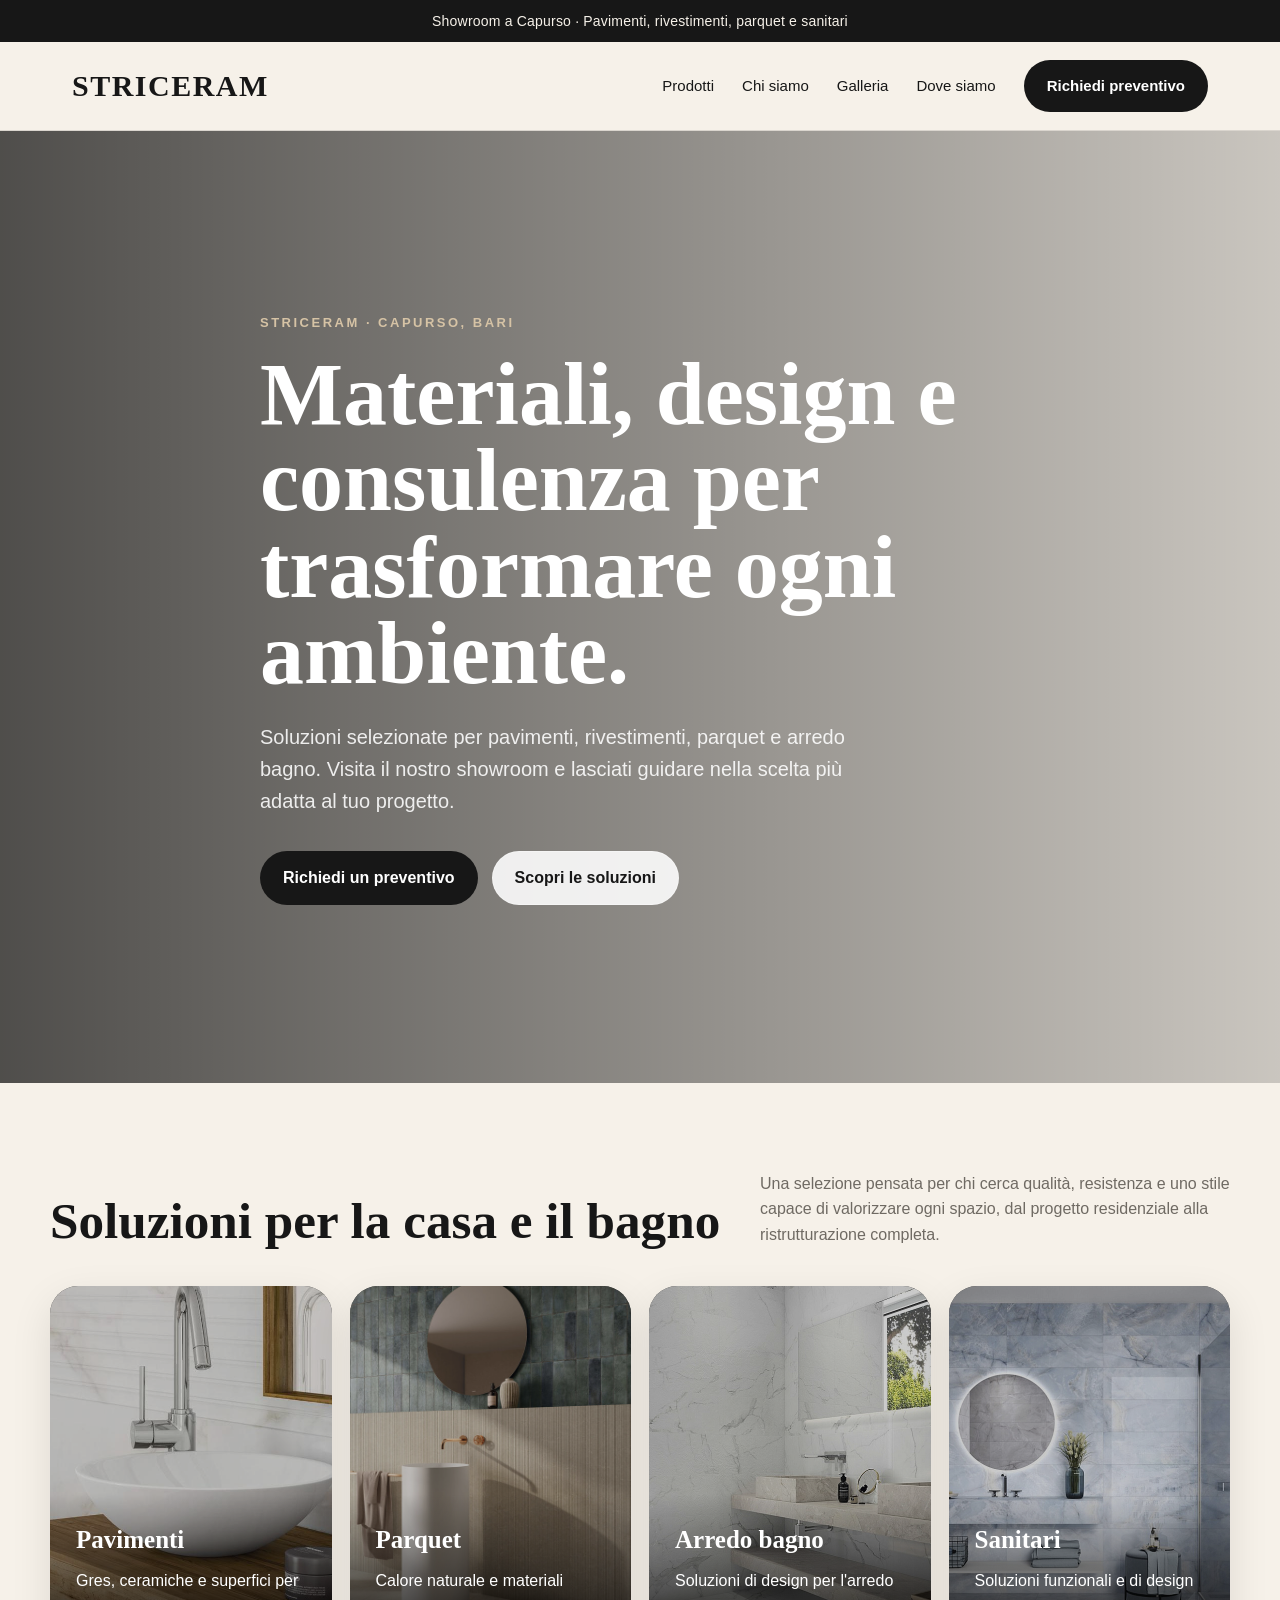
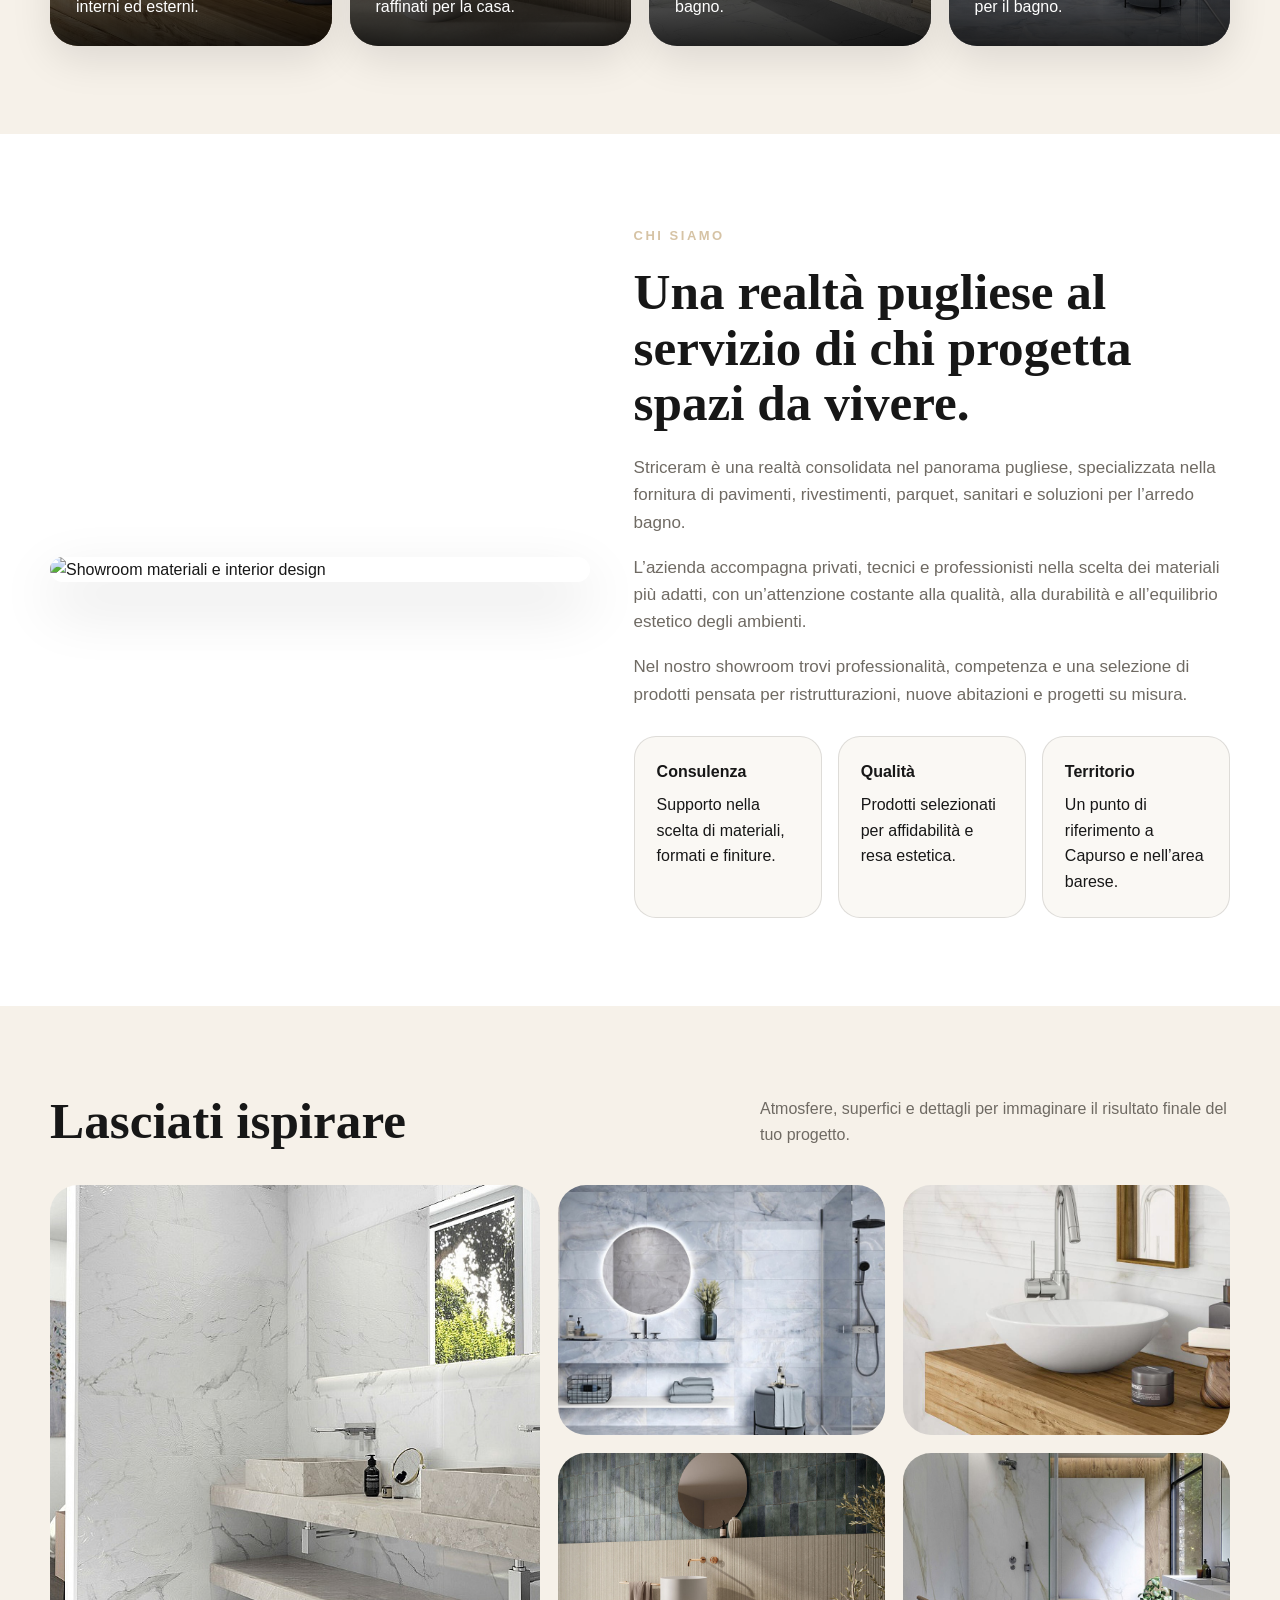
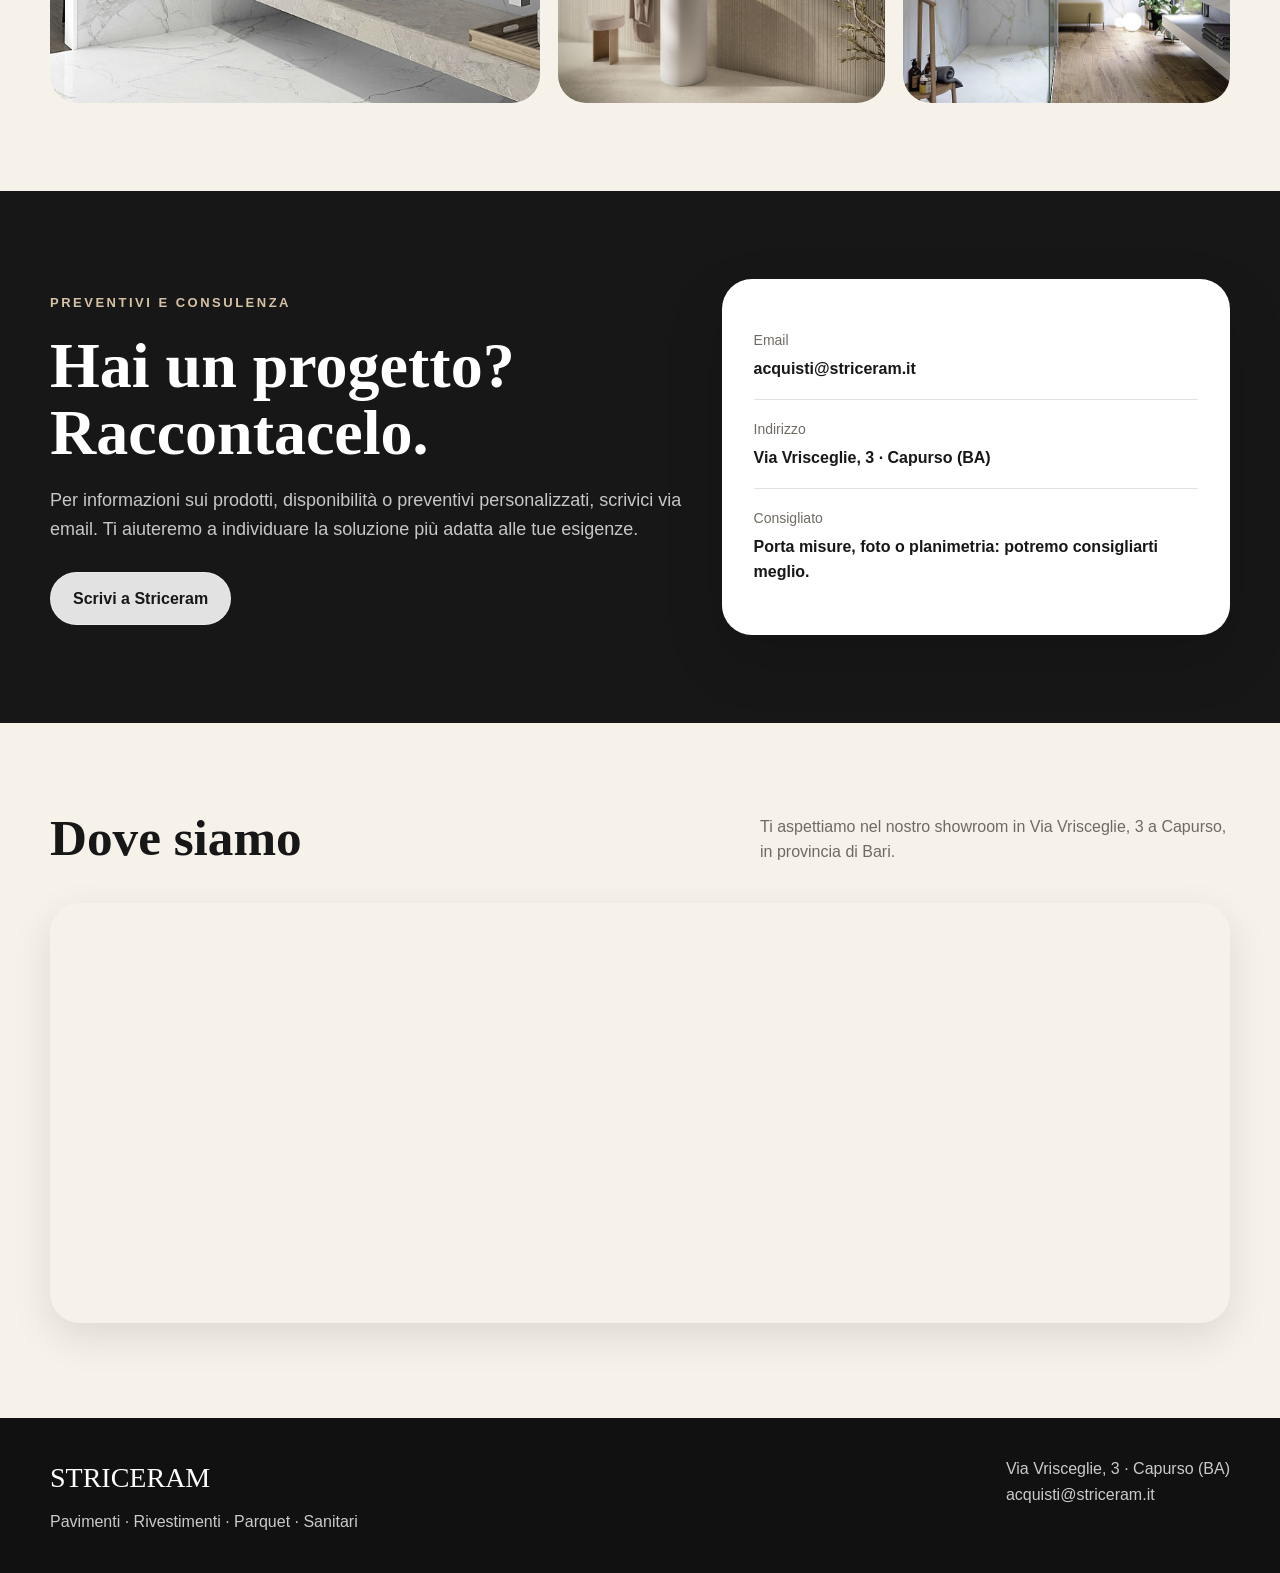
==== index.html @ da839fdd "modifiche di perfezionamento" ====
<!DOCTYPE html>
<html lang="it">
<head>
  <meta charset="UTF-8" />
  <meta name="viewport" content="width=device-width, initial-scale=1.0" />
  <title>Striceram | Pavimenti, Rivestimenti, Parquet e Sanitari a Capurso</title>
  <meta name="description" content="Striceram a Capurso, Bari: pavimenti, rivestimenti, parquet, sanitari e soluzioni per l'arredo bagno. Richiedi un preventivo personalizzato." />
  <style>
    :root {
      --dark: #171717;
      --soft-dark: #2b2b2b;
      --cream: #f6f1e9;
      --sand: #d6c3a5;
      --stone: #8f8578;
      --white: #ffffff;
      --muted: #6f6a63;
      --border: rgba(23, 23, 23, 0.12);
      --shadow: 0 24px 60px rgba(0,0,0,0.14);
    }

    * { box-sizing: border-box; margin: 0; padding: 0; }

    body {
      font-family: Inter, Arial, sans-serif;
      color: var(--dark);
      background: var(--cream);
      line-height: 1.6;
    }

    a { color: inherit; text-decoration: none; }

    .topbar {
      background: var(--dark);
      color: var(--cream);
      text-align: center;
      padding: 10px 18px;
      font-size: 14px;
      letter-spacing: .2px;
    }

    header {
      position: sticky;
      top: 0;
      z-index: 10;
      background: rgba(246,241,233,0.92);
      backdrop-filter: blur(12px);
      border-bottom: 1px solid var(--border);
    }

    .nav {
      max-width: 1180px;
      margin: auto;
      display: flex;
      align-items: center;
      justify-content: space-between;
      padding: 18px 22px;
    }

    .logo {
      font-family: Georgia, 'Times New Roman', serif;
      font-size: 30px;
      letter-spacing: 1.5px;
      font-weight: 700;
    }

    .nav-links {
      display: flex;
      gap: 28px;
      align-items: center;
      font-size: 15px;
    }

    .btn {
      display: inline-flex;
      align-items: center;
      justify-content: center;
      border-radius: 999px;
      padding: 13px 22px;
      font-weight: 700;
      transition: .25s ease;
      border: 1px solid transparent;
      cursor: pointer;
    }

    .btn-primary {
      background: var(--dark);
      color: var(--white);
    }

    .btn-primary:hover { background: var(--soft-dark); transform: translateY(-2px); }

    .btn-light {
      background: rgba(255,255,255,0.88);
      color: var(--dark);
      border-color: rgba(255,255,255,0.3);
    }

    .hero {
      min-height: 78vh;
      display: grid;
      align-items: center;
      background:
        linear-gradient(90deg, rgba(0,0,0,.68), rgba(0,0,0,.18)),
        url('https://images.unsplash.com/photo-1600566753086-00f18fb6b3ea?auto=format&fit=crop&w=1800&q=80') center/cover;
      color: var(--white);
    }

    .hero-content {
      max-width: 1180px;
      margin: auto;
      padding: 90px 22px;
    }

    .eyebrow {
      display: inline-block;
      margin-bottom: 18px;
      color: var(--sand);
      text-transform: uppercase;
      letter-spacing: 2.5px;
      font-size: 13px;
      font-weight: 800;
    }

    .hero h1 {
      max-width: 760px;
      font-family: Georgia, 'Times New Roman', serif;
      font-size: clamp(46px, 7vw, 88px);
      line-height: .98;
      margin-bottom: 24px;
    }

    .hero p {
      max-width: 610px;
      font-size: 20px;
      color: rgba(255,255,255,.88);
      margin-bottom: 34px;
    }

    .hero-actions { display: flex; gap: 14px; flex-wrap: wrap; }

    section { padding: 88px 22px; }

    .container { max-width: 1180px; margin: auto; }

    .section-title {
      display: flex;
      justify-content: space-between;
      align-items: end;
      gap: 32px;
      margin-bottom: 38px;
    }

    .section-title h2 {
      font-family: Georgia, 'Times New Roman', serif;
      font-size: clamp(34px, 4vw, 56px);
      line-height: 1.05;
    }

    .section-title p {
      max-width: 470px;
      color: var(--muted);
    }

    .categories {
      display: grid;
      grid-template-columns: repeat(4, 1fr);
      gap: 18px;
    }

    .card {
      min-height: 360px;
      border-radius: 28px;
      overflow: hidden;
      position: relative;
      background: var(--dark);
      box-shadow: 0 14px 40px rgba(0,0,0,.10);
    }

    .card img {
      width: 100%;
      height: 100%;
      object-fit: cover;
      position: absolute;
      inset: 0;
      opacity: .78;
      transition: .35s ease;
    }

    .card:hover img { transform: scale(1.06); opacity: .92; }

    .card-content {
      position: absolute;
      inset: auto 0 0 0;
      padding: 26px;
      color: var(--white);
      background: linear-gradient(transparent, rgba(0,0,0,.82));
    }

    .card-content h3 {
      font-size: 25px;
      margin-bottom: 8px;
      font-family: Georgia, 'Times New Roman', serif;
    }

    .about {
      background: var(--white);
    }

    .about-grid {
      display: grid;
      grid-template-columns: .95fr 1.05fr;
      gap: 44px;
      align-items: center;
    }

    .about img {
      width: 100%;
      border-radius: 32px;
      box-shadow: var(--shadow);
    }

    .about-text h2 {
      font-family: Georgia, 'Times New Roman', serif;
      font-size: clamp(34px, 4vw, 54px);
      line-height: 1.08;
      margin-bottom: 24px;
    }

    .about-text p { color: var(--muted); margin-bottom: 18px; font-size: 17px; }

    .features {
      display: grid;
      grid-template-columns: repeat(3,1fr);
      gap: 16px;
      margin-top: 28px;
    }

    .feature {
      border: 1px solid var(--border);
      border-radius: 22px;
      padding: 22px;
      background: #faf8f4;
    }

    .feature strong { display: block; margin-bottom: 8px; }

    .gallery-grid {
      display: grid;
      grid-template-columns: 1.2fr .8fr .8fr;
      grid-auto-rows: 250px;
      gap: 18px;
    }

    .gallery-grid img {
      width: 100%;
      height: 100%;
      object-fit: cover;
      border-radius: 28px;
    }

    .gallery-grid img:first-child { grid-row: span 2; }

    .quote {
      background: var(--dark);
      color: var(--white);
    }

    .quote-box {
      display: grid;
      grid-template-columns: 1fr .8fr;
      gap: 36px;
      align-items: center;
    }

    .quote h2 {
      font-family: Georgia, 'Times New Roman', serif;
      font-size: clamp(36px, 5vw, 64px);
      line-height: 1.05;
      margin-bottom: 20px;
    }

    .quote p { color: rgba(255,255,255,.76); font-size: 18px; margin-bottom: 28px; }

    .contact-card {
      background: var(--white);
      color: var(--dark);
      border-radius: 30px;
      padding: 32px;
      box-shadow: var(--shadow);
    }

    .contact-row {
      padding: 18px 0;
      border-bottom: 1px solid var(--border);
    }

    .contact-row:last-child { border-bottom: none; }

    .contact-row span {
      display: block;
      color: var(--muted);
      font-size: 14px;
      margin-bottom: 4px;
    }

    .map iframe {
      width: 100%;
      height: 420px;
      border: 0;
      border-radius: 30px;
      box-shadow: 0 14px 40px rgba(0,0,0,.10);
    }

    footer {
      background: #111;
      color: rgba(255,255,255,.78);
      padding: 38px 22px;
    }

    .footer-inner {
      max-width: 1180px;
      margin: auto;
      display: flex;
      justify-content: space-between;
      gap: 24px;
      flex-wrap: wrap;
    }

    .footer-logo {
      color: var(--white);
      font-family: Georgia, 'Times New Roman', serif;
      font-size: 28px;
      margin-bottom: 8px;
    }

    @media (max-width: 920px) {
      .nav-links { display: none; }
      .categories { grid-template-columns: repeat(2,1fr); }
      .about-grid, .quote-box { grid-template-columns: 1fr; }
      .gallery-grid { grid-template-columns: 1fr; grid-auto-rows: 260px; }
      .gallery-grid img:first-child { grid-row: span 1; }
      .section-title { display: block; }
      .section-title p { margin-top: 14px; }
    }

    @media (max-width: 560px) {
      .categories, .features { grid-template-columns: 1fr; }
      .hero { min-height: 74vh; }
      section { padding: 64px 18px; }
      .logo { font-size: 25px; }
    }
  </style>
</head>
<body>
  <div class="topbar">Showroom a Capurso · Pavimenti, rivestimenti, parquet e sanitari</div>

  <header>
    <nav class="nav">
      <a href="#home" class="logo">STRICERAM</a>
      <div class="nav-links">
        <a href="#prodotti">Prodotti</a>
        <a href="#chi-siamo">Chi siamo</a>
        <a href="#gallery">Galleria</a>
        <a href="#dove-siamo">Dove siamo</a>
        <a class="btn btn-primary" href="mailto:acquisti@striceram.it?subject=Richiesta%20preventivo%20Striceram">Richiedi preventivo</a>
      </div>
    </nav>
  </header>

  <main id="home">
    <section class="hero">
      <div class="hero-content">
        <span class="eyebrow">Striceram · Capurso, Bari</span>
        <h1>Materiali, design e consulenza per trasformare ogni ambiente.</h1>
        <p>Soluzioni selezionate per pavimenti, rivestimenti, parquet e arredo bagno. Visita il nostro showroom e lasciati guidare nella scelta più adatta al tuo progetto.</p>
        <div class="hero-actions">
          <a class="btn btn-primary" href="mailto:acquisti@striceram.it?subject=Richiesta%20preventivo%20Striceram">Richiedi un preventivo</a>
          <a class="btn btn-light" href="#prodotti">Scopri le soluzioni</a>
        </div>
      </div>
    </section>

    <section id="prodotti">
      <div class="container">
        <div class="section-title">
          <h2>Soluzioni per la casa e il bagno</h2>
          <p>Una selezione pensata per chi cerca qualità, resistenza e uno stile capace di valorizzare ogni spazio, dal progetto residenziale alla ristrutturazione completa.</p>
        </div>

        <div class="categories">
          <article class="card">
            <img src="images/collezione-1.jpg" alt="Ceramiche e pavimenti moderni" />
            <div class="card-content"><h3>Pavimenti</h3><p>Gres, ceramiche e superfici per interni ed esterni.</p></div>
          </article>
          <article class="card">
            <img src="images/collezione-2.jpg" alt="Parquet e superfici in legno" />
            <div class="card-content"><h3>Parquet</h3><p>Calore naturale e materiali raffinati per la casa.</p></div>
          </article>
          <article class="card">
            <img src="images/collezione-3.jpg" alt="Arredo bagno moderno" />
            <div class="card-content"><h3>Arredo bagno</h3><p>Soluzioni di design per l'arredo bagno.</p></div>
          </article>
          <article class="card">
            <img src="images/collezione-4.jpg" alt="Sanitari di design" />
            <div class="card-content"><h3>Sanitari</h3><p>Soluzioni funzionali e di design per il bagno.</p></div>
          </article>
        </div>
      </div>
    </section>

    <section class="about" id="chi-siamo">
      <div class="container about-grid">
        <img src="https://images.unsplash.com/photo-1618221195710-dd6b41faaea6?auto=format&fit=crop&w=1200&q=80" alt="Showroom materiali e interior design" />
        <div class="about-text">
          <span class="eyebrow">Chi siamo</span>
          <h2>Una realtà pugliese al servizio di chi progetta spazi da vivere.</h2>
          <p>Striceram è una realtà consolidata nel panorama pugliese, specializzata nella fornitura di pavimenti, rivestimenti, parquet, sanitari e soluzioni per l’arredo bagno.</p>
          <p>L’azienda accompagna privati, tecnici e professionisti nella scelta dei materiali più adatti, con un’attenzione costante alla qualità, alla durabilità e all’equilibrio estetico degli ambienti.</p>
          <p>Nel nostro showroom trovi professionalità, competenza e una selezione di prodotti pensata per ristrutturazioni, nuove abitazioni e progetti su misura.</p>
          <div class="features">
            <div class="feature"><strong>Consulenza</strong>Supporto nella scelta di materiali, formati e finiture.</div>
            <div class="feature"><strong>Qualità</strong>Prodotti selezionati per affidabilità e resa estetica.</div>
            <div class="feature"><strong>Territorio</strong>Un punto di riferimento a Capurso e nell’area barese.</div>
          </div>
        </div>
      </div>
    </section>

    <section id="gallery">
      <div class="container">
        <div class="section-title">
          <h2>Lasciati ispirare</h2>
          <p>Atmosfere, superfici e dettagli per immaginare il risultato finale del tuo progetto.</p>
        </div>
        <div class="gallery-grid">
          <img src="images/collezione-3.jpg" alt="Bagno moderno con arredo" />
          <img src="images/collezione-4.jpg" alt="Sanitari di design" />
          <img src="images/collezione-1.jpg" alt="Ceramiche moderne" />
          <img src="images/collezione-2.jpg" alt="Parquet naturale" />
          <img src="images/collezione-5.jpg" alt="Dettaglio bagno elegante" />
        </div>
      </div>
    </section>

    <section class="quote" id="preventivo">
      <div class="container quote-box">
        <div>
          <span class="eyebrow">Preventivi e consulenza</span>
          <h2>Hai un progetto? Raccontacelo.</h2>
          <p>Per informazioni sui prodotti, disponibilità o preventivi personalizzati, scrivici via email. Ti aiuteremo a individuare la soluzione più adatta alle tue esigenze.</p>
          <a class="btn btn-light" href="mailto:acquisti@striceram.it?subject=Richiesta%20preventivo%20Striceram">Scrivi a Striceram</a>
        </div>
        <div class="contact-card">
          <div class="contact-row"><span>Email</span><strong><a href="mailto:acquisti@striceram.it">acquisti@striceram.it</a></strong></div>
          <div class="contact-row"><span>Indirizzo</span><strong>Via Vrisceglie, 3 · Capurso (BA)</strong></div>
          <div class="contact-row"><span>Consigliato</span><strong>Porta misure, foto o planimetria: potremo consigliarti meglio.</strong></div>
        </div>
      </div>
    </section>

    <section class="map" id="dove-siamo">
      <div class="container">
        <div class="section-title">
          <h2>Dove siamo</h2>
          <p>Ti aspettiamo nel nostro showroom in Via Vrisceglie, 3 a Capurso, in provincia di Bari.</p>
        </div>
        <iframe title="Mappa Striceram Capurso" src="https://www.google.com/maps?q=Via%20Vrisceglie%203%20Capurso%20Bari&output=embed" loading="lazy"></iframe>
      </div>
    </section>
  </main>

  <footer>
    <div class="footer-inner">
      <div>
        <div class="footer-logo">STRICERAM</div>
        <p>Pavimenti · Rivestimenti · Parquet · Sanitari</p>
      </div>
      <div>
        <p>Via Vrisceglie, 3 · Capurso (BA)</p>
        <p><a href="mailto:acquisti@striceram.it">acquisti@striceram.it</a></p>
      </div>
    </div>
  </footer>
</body>
</html>
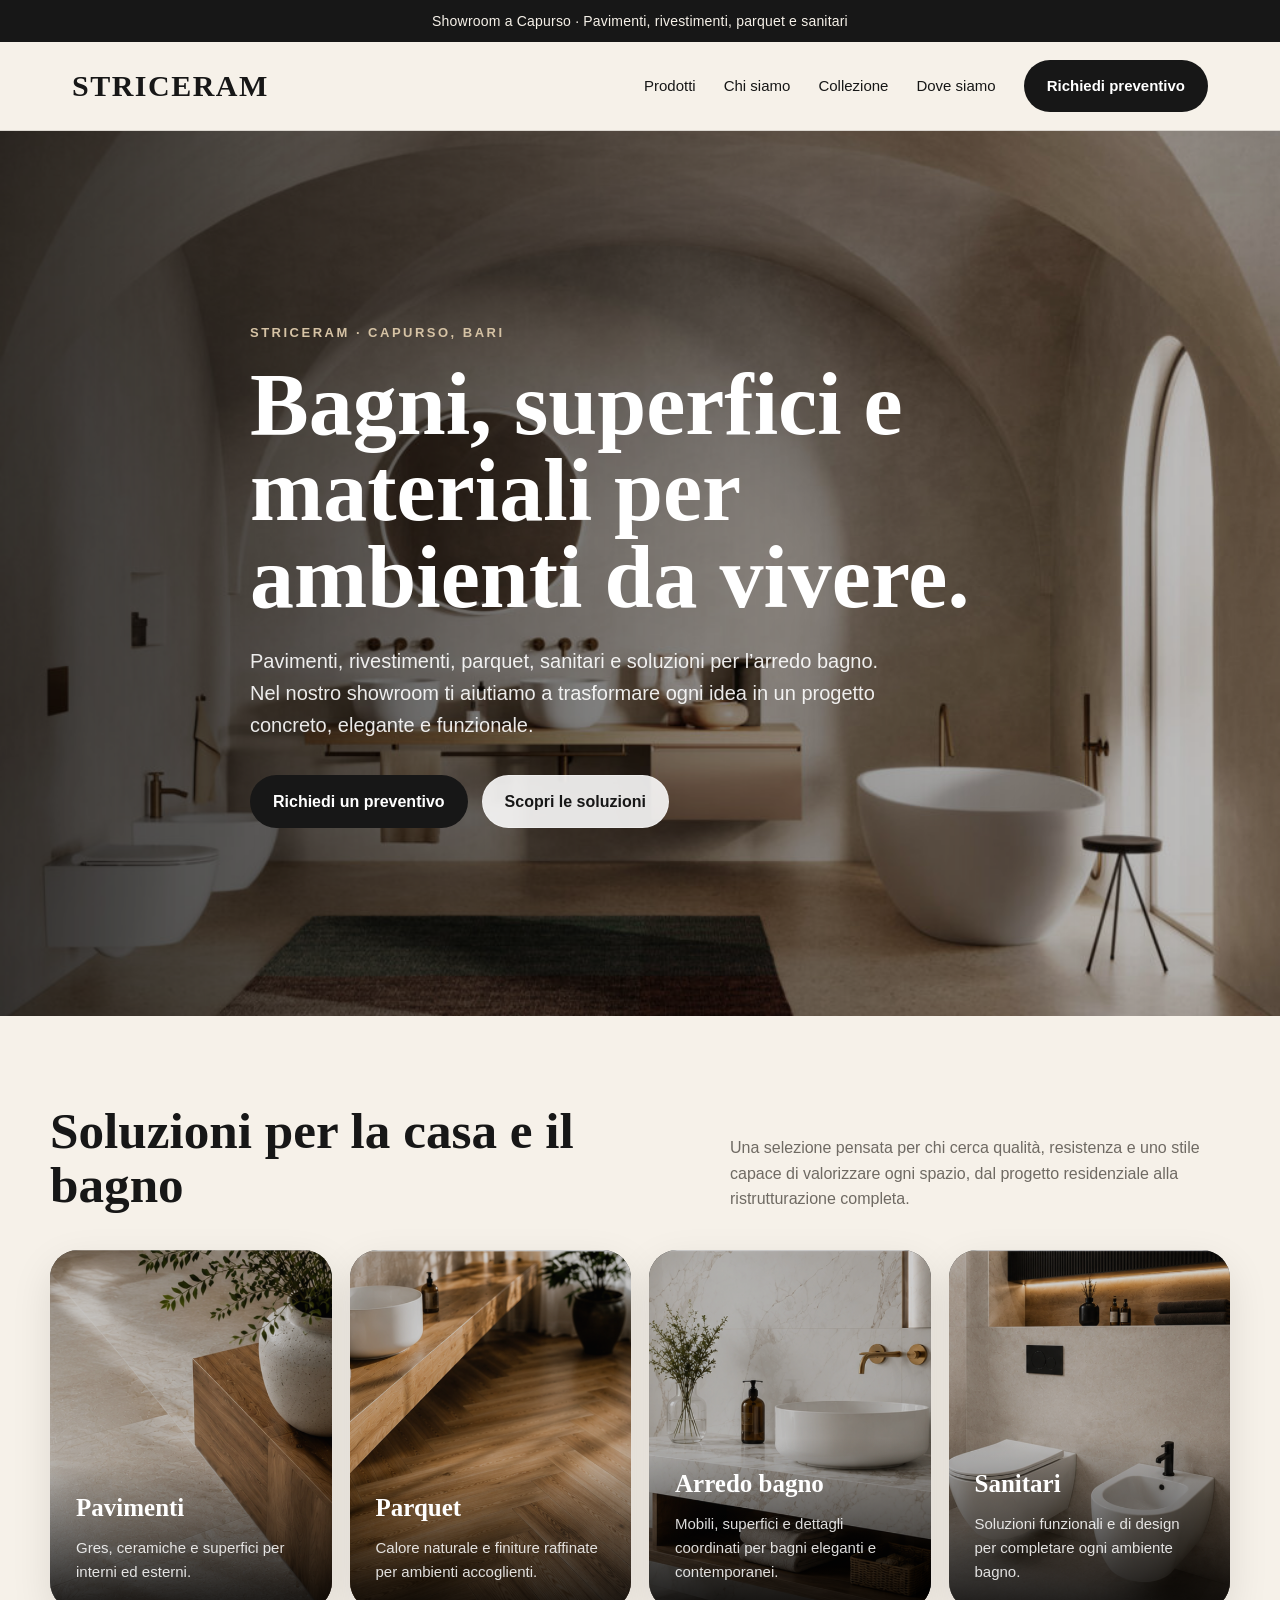
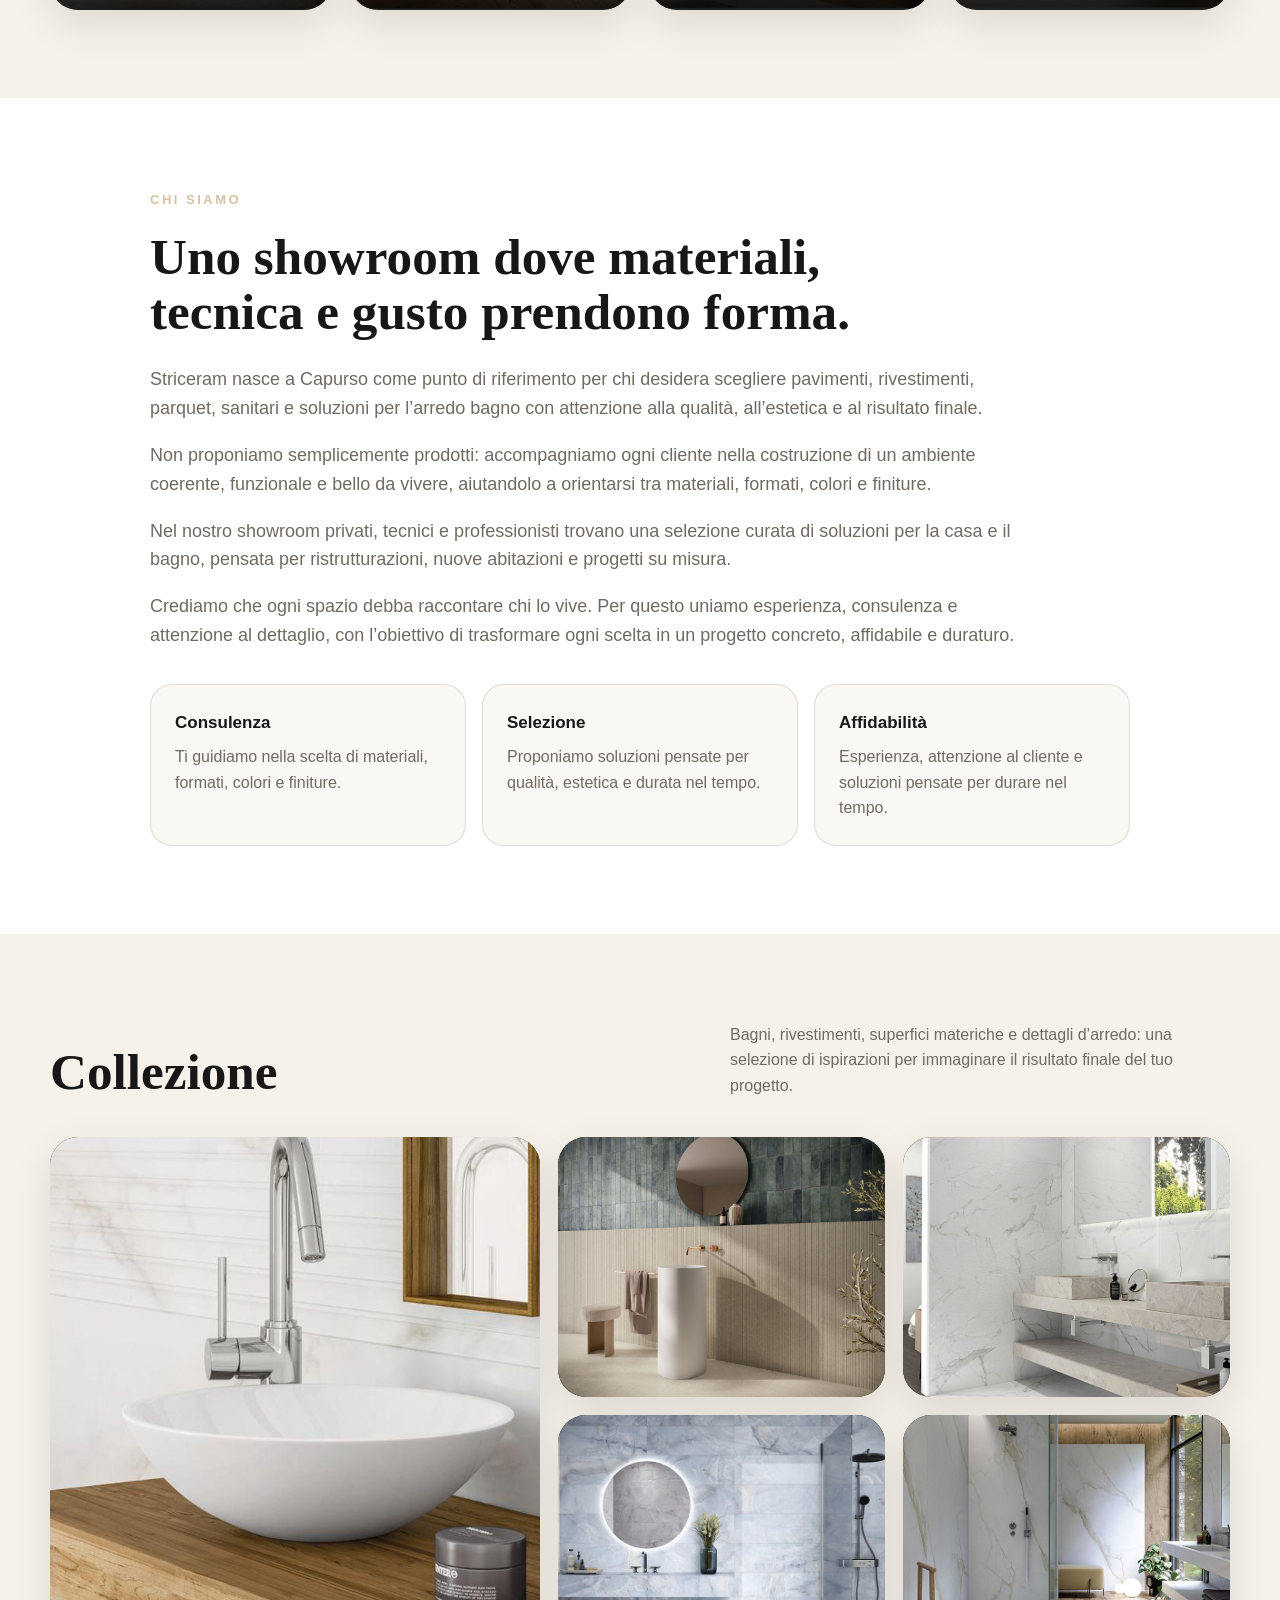
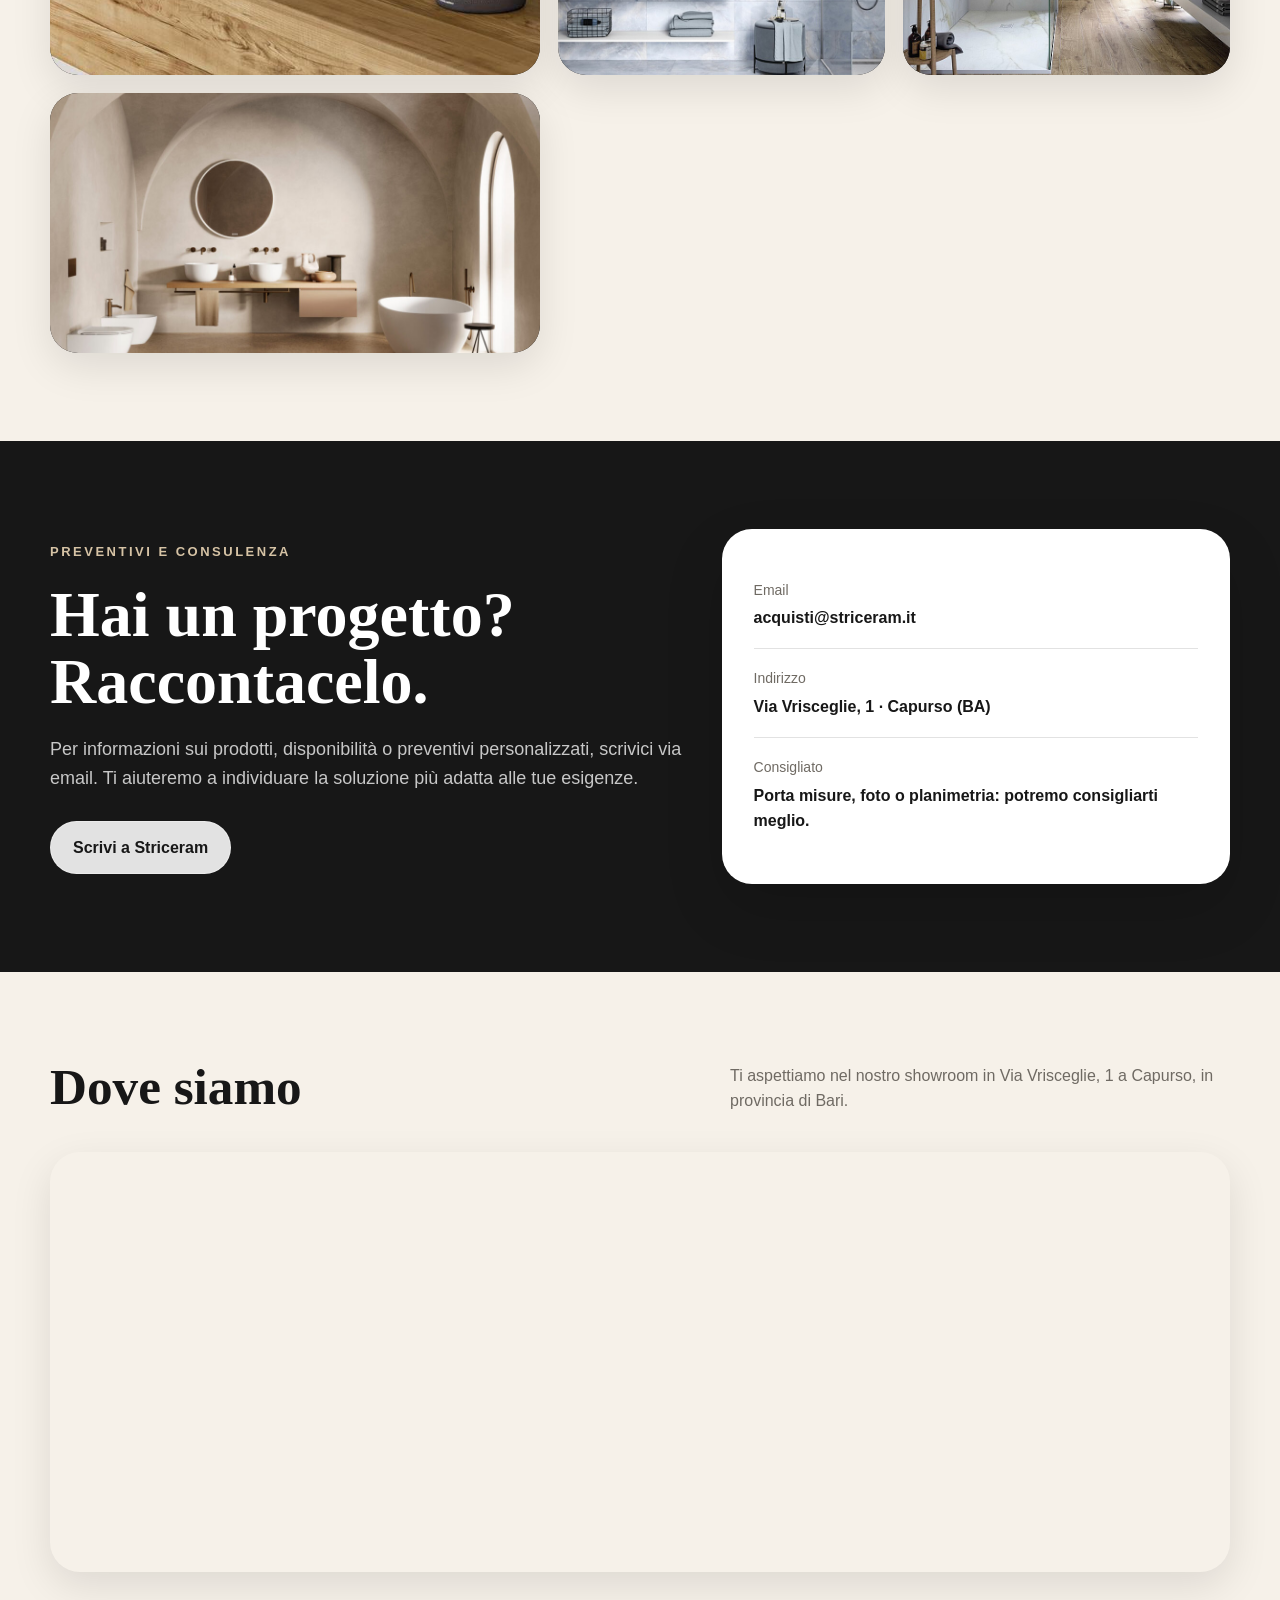
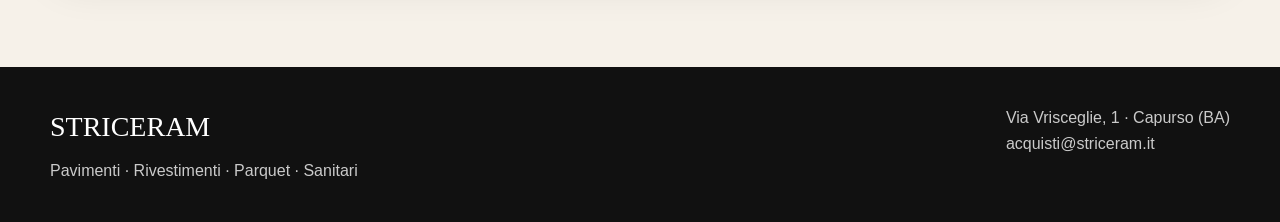
==== commit 15e4797e: "prova" ====
--- a/index.html
+++ b/index.html
@@ -3,8 +3,10 @@
 <head>
   <meta charset="UTF-8" />
   <meta name="viewport" content="width=device-width, initial-scale=1.0" />
+
   <title>Striceram | Pavimenti, Rivestimenti, Parquet e Sanitari a Capurso</title>
   <meta name="description" content="Striceram a Capurso, Bari: pavimenti, rivestimenti, parquet, sanitari e soluzioni per l'arredo bagno. Richiedi un preventivo personalizzato." />
+
   <style>
     :root {
       --dark: #171717;
@@ -18,7 +20,15 @@
       --shadow: 0 24px 60px rgba(0,0,0,0.14);
     }
 
-    * { box-sizing: border-box; margin: 0; padding: 0; }
+    * {
+      box-sizing: border-box;
+      margin: 0;
+      padding: 0;
+    }
+
+    html {
+      scroll-behavior: smooth;
+    }
 
     body {
       font-family: Inter, Arial, sans-serif;
@@ -27,7 +37,10 @@
       line-height: 1.6;
     }
 
-    a { color: inherit; text-decoration: none; }
+    a {
+      color: inherit;
+      text-decoration: none;
+    }
 
     .topbar {
       background: var(--dark);
@@ -87,7 +100,10 @@
       color: var(--white);
     }
 
-    .btn-primary:hover { background: var(--soft-dark); transform: translateY(-2px); }
+    .btn-primary:hover {
+      background: var(--soft-dark);
+      transform: translateY(-2px);
+    }
 
     .btn-light {
       background: rgba(255,255,255,0.88);
@@ -95,20 +111,25 @@
       border-color: rgba(255,255,255,0.3);
     }
 
+    .btn-light:hover {
+      background: var(--white);
+      transform: translateY(-2px);
+    }
+
     .hero {
-      min-height: 78vh;
+      min-height: 82vh;
       display: grid;
       align-items: center;
       background:
-        linear-gradient(90deg, rgba(0,0,0,.68), rgba(0,0,0,.18)),
-        url('https://images.unsplash.com/photo-1600566753086-00f18fb6b3ea?auto=format&fit=crop&w=1800&q=80') center/cover;
+        linear-gradient(90deg, rgba(0,0,0,.72), rgba(0,0,0,.22)),
+        url('images/Collezione/collezione-6.jpg') center/cover;
       color: var(--white);
     }
 
     .hero-content {
       max-width: 1180px;
       margin: auto;
-      padding: 90px 22px;
+      padding: 100px 22px;
     }
 
     .eyebrow {
@@ -122,7 +143,7 @@
     }
 
     .hero h1 {
-      max-width: 760px;
+      max-width: 780px;
       font-family: Georgia, 'Times New Roman', serif;
       font-size: clamp(46px, 7vw, 88px);
       line-height: .98;
@@ -130,17 +151,26 @@
     }
 
     .hero p {
-      max-width: 610px;
+      max-width: 640px;
       font-size: 20px;
-      color: rgba(255,255,255,.88);
+      color: rgba(255,255,255,.9);
       margin-bottom: 34px;
     }
 
-    .hero-actions { display: flex; gap: 14px; flex-wrap: wrap; }
-
-    section { padding: 88px 22px; }
-
-    .container { max-width: 1180px; margin: auto; }
+    .hero-actions {
+      display: flex;
+      gap: 14px;
+      flex-wrap: wrap;
+    }
+
+    section {
+      padding: 88px 22px;
+    }
+
+    .container {
+      max-width: 1180px;
+      margin: auto;
+    }
 
     .section-title {
       display: flex;
@@ -157,7 +187,7 @@
     }
 
     .section-title p {
-      max-width: 470px;
+      max-width: 500px;
       color: var(--muted);
     }
 
@@ -182,18 +212,21 @@
       object-fit: cover;
       position: absolute;
       inset: 0;
-      opacity: .78;
+      opacity: .8;
       transition: .35s ease;
     }
 
-    .card:hover img { transform: scale(1.06); opacity: .92; }
+    .card:hover img {
+      transform: scale(1.06);
+      opacity: .94;
+    }
 
     .card-content {
       position: absolute;
       inset: auto 0 0 0;
       padding: 26px;
       color: var(--white);
-      background: linear-gradient(transparent, rgba(0,0,0,.82));
+      background: linear-gradient(transparent, rgba(0,0,0,.84));
     }
 
     .card-content h3 {
@@ -202,63 +235,94 @@
       font-family: Georgia, 'Times New Roman', serif;
     }
 
+    .card-content p {
+      color: rgba(255,255,255,.86);
+      font-size: 15px;
+    }
+
     .about {
       background: var(--white);
     }
 
     .about-grid {
-      display: grid;
-      grid-template-columns: .95fr 1.05fr;
-      gap: 44px;
-      align-items: center;
-    }
-
-    .about img {
-      width: 100%;
-      border-radius: 32px;
-      box-shadow: var(--shadow);
+      max-width: 980px;
+      margin: auto;
     }
 
     .about-text h2 {
       font-family: Georgia, 'Times New Roman', serif;
-      font-size: clamp(34px, 4vw, 54px);
+      font-size: clamp(34px, 4vw, 56px);
       line-height: 1.08;
-      margin-bottom: 24px;
-    }
-
-    .about-text p { color: var(--muted); margin-bottom: 18px; font-size: 17px; }
+      margin-bottom: 26px;
+      max-width: 820px;
+    }
+
+    .about-text p {
+      color: var(--muted);
+      margin-bottom: 18px;
+      font-size: 18px;
+      max-width: 880px;
+    }
 
     .features {
       display: grid;
       grid-template-columns: repeat(3,1fr);
       gap: 16px;
-      margin-top: 28px;
+      margin-top: 34px;
     }
 
     .feature {
       border: 1px solid var(--border);
       border-radius: 22px;
-      padding: 22px;
+      padding: 24px;
       background: #faf8f4;
     }
 
-    .feature strong { display: block; margin-bottom: 8px; }
-
-    .gallery-grid {
+    .feature strong {
+      display: block;
+      margin-bottom: 8px;
+      font-size: 17px;
+    }
+
+    .feature {
+      color: var(--muted);
+    }
+
+    .feature strong {
+      color: var(--dark);
+    }
+
+    .collection-grid {
       display: grid;
       grid-template-columns: 1.2fr .8fr .8fr;
-      grid-auto-rows: 250px;
+      grid-auto-rows: 260px;
       gap: 18px;
     }
 
-    .gallery-grid img {
+    .collection-item {
+      position: relative;
+      overflow: hidden;
+      border-radius: 28px;
+      box-shadow: 0 14px 40px rgba(0,0,0,.10);
+      background: var(--dark);
+    }
+
+    .collection-item img {
       width: 100%;
       height: 100%;
       object-fit: cover;
-      border-radius: 28px;
-    }
-
-    .gallery-grid img:first-child { grid-row: span 2; }
+      display: block;
+      transition: .35s ease;
+    }
+
+    .collection-item:hover img {
+      transform: scale(1.05);
+      opacity: .9;
+    }
+
+    .collection-item:first-child {
+      grid-row: span 2;
+    }
 
     .quote {
       background: var(--dark);
@@ -279,7 +343,11 @@
       margin-bottom: 20px;
     }
 
-    .quote p { color: rgba(255,255,255,.76); font-size: 18px; margin-bottom: 28px; }
+    .quote p {
+      color: rgba(255,255,255,.76);
+      font-size: 18px;
+      margin-bottom: 28px;
+    }
 
     .contact-card {
       background: var(--white);
@@ -294,7 +362,9 @@
       border-bottom: 1px solid var(--border);
     }
 
-    .contact-row:last-child { border-bottom: none; }
+    .contact-row:last-child {
+      border-bottom: none;
+    }
 
     .contact-row span {
       display: block;
@@ -334,33 +404,76 @@
     }
 
     @media (max-width: 920px) {
-      .nav-links { display: none; }
-      .categories { grid-template-columns: repeat(2,1fr); }
-      .about-grid, .quote-box { grid-template-columns: 1fr; }
-      .gallery-grid { grid-template-columns: 1fr; grid-auto-rows: 260px; }
-      .gallery-grid img:first-child { grid-row: span 1; }
-      .section-title { display: block; }
-      .section-title p { margin-top: 14px; }
+      .nav-links {
+        display: none;
+      }
+
+      .categories {
+        grid-template-columns: repeat(2,1fr);
+      }
+
+      .quote-box {
+        grid-template-columns: 1fr;
+      }
+
+      .collection-grid {
+        grid-template-columns: 1fr;
+        grid-auto-rows: 280px;
+      }
+
+      .collection-item:first-child {
+        grid-row: span 1;
+      }
+
+      .section-title {
+        display: block;
+      }
+
+      .section-title p {
+        margin-top: 14px;
+      }
     }
 
     @media (max-width: 560px) {
-      .categories, .features { grid-template-columns: 1fr; }
-      .hero { min-height: 74vh; }
-      section { padding: 64px 18px; }
-      .logo { font-size: 25px; }
+      .categories,
+      .features {
+        grid-template-columns: 1fr;
+      }
+
+      .hero {
+        min-height: 76vh;
+      }
+
+      section {
+        padding: 64px 18px;
+      }
+
+      .logo {
+        font-size: 25px;
+      }
+
+      .hero h1 {
+        font-size: 42px;
+      }
+
+      .hero p {
+        font-size: 18px;
+      }
     }
   </style>
 </head>
+
 <body>
   <div class="topbar">Showroom a Capurso · Pavimenti, rivestimenti, parquet e sanitari</div>
 
   <header>
     <nav class="nav">
       <a href="#home" class="logo">STRICERAM</a>
+
       <div class="nav-links">
         <a href="#prodotti">Prodotti</a>
         <a href="#chi-siamo">Chi siamo</a>
-        <a href="#gallery">Galleria</a>
+        <a href="#collezione">Collezione</a>
         <a href="#dove-siamo">Dove siamo</a>
         <a class="btn btn-primary" href="mailto:acquisti@striceram.it?subject=Richiesta%20preventivo%20Striceram">Richiedi preventivo</a>
       </div>
@@ -368,11 +481,16 @@
   </header>
 
   <main id="home">
+
     <section class="hero">
       <div class="hero-content">
         <span class="eyebrow">Striceram · Capurso, Bari</span>
-        <h1>Materiali, design e consulenza per trasformare ogni ambiente.</h1>
-        <p>Soluzioni selezionate per pavimenti, rivestimenti, parquet e arredo bagno. Visita il nostro showroom e lasciati guidare nella scelta più adatta al tuo progetto.</p>
+        <h1>Bagni, superfici e materiali per ambienti da vivere.</h1>
+        <p>
+          Pavimenti, rivestimenti, parquet, sanitari e soluzioni per l’arredo bagno.
+          Nel nostro showroom ti aiutiamo a trasformare ogni idea in un progetto concreto, elegante e funzionale.
+        </p>
+
         <div class="hero-actions">
           <a class="btn btn-primary" href="mailto:acquisti@striceram.it?subject=Richiesta%20preventivo%20Striceram">Richiedi un preventivo</a>
           <a class="btn btn-light" href="#prodotti">Scopri le soluzioni</a>
@@ -384,25 +502,43 @@
       <div class="container">
         <div class="section-title">
           <h2>Soluzioni per la casa e il bagno</h2>
-          <p>Una selezione pensata per chi cerca qualità, resistenza e uno stile capace di valorizzare ogni spazio, dal progetto residenziale alla ristrutturazione completa.</p>
+          <p>
+            Una selezione pensata per chi cerca qualità, resistenza e uno stile capace di valorizzare ogni spazio,
+            dal progetto residenziale alla ristrutturazione completa.
+          </p>
         </div>
 
         <div class="categories">
           <article class="card">
-            <img src="images/collezione-1.jpg" alt="Ceramiche e pavimenti moderni" />
-            <div class="card-content"><h3>Pavimenti</h3><p>Gres, ceramiche e superfici per interni ed esterni.</p></div>
+            <img src="images/Categorie/Pavimenti.png" alt="Pavimenti moderni in gres e ceramica" />
+            <div class="card-content">
+              <h3>Pavimenti</h3>
+              <p>Gres, ceramiche e superfici per interni ed esterni.</p>
+            </div>
           </article>
+
           <article class="card">
-            <img src="images/collezione-2.jpg" alt="Parquet e superfici in legno" />
-            <div class="card-content"><h3>Parquet</h3><p>Calore naturale e materiali raffinati per la casa.</p></div>
+            <img src="images/Categorie/Parquet.png" alt="Parquet e superfici effetto legno" />
+            <div class="card-content">
+              <h3>Parquet</h3>
+              <p>Calore naturale e finiture raffinate per ambienti accoglienti.</p>
+            </div>
           </article>
+
           <article class="card">
-            <img src="images/collezione-3.jpg" alt="Arredo bagno moderno" />
-            <div class="card-content"><h3>Arredo bagno</h3><p>Soluzioni di design per l'arredo bagno.</p></div>
+            <img src="images/Categorie/Arredo bagno.png" alt="Arredo bagno moderno e contemporaneo" />
+            <div class="card-content">
+              <h3>Arredo bagno</h3>
+              <p>Mobili, superfici e dettagli coordinati per bagni eleganti e contemporanei.</p>
+            </div>
           </article>
+
           <article class="card">
-            <img src="images/collezione-4.jpg" alt="Sanitari di design" />
-            <div class="card-content"><h3>Sanitari</h3><p>Soluzioni funzionali e di design per il bagno.</p></div>
+            <img src="images/Categorie/Sanitari.png" alt="Sanitari moderni per bagno" />
+            <div class="card-content">
+              <h3>Sanitari</h3>
+              <p>Soluzioni funzionali e di design per completare ogni ambiente bagno.</p>
+            </div>
           </article>
         </div>
       </div>
@@ -410,34 +546,86 @@
 
     <section class="about" id="chi-siamo">
       <div class="container about-grid">
-        <img src="https://images.unsplash.com/photo-1618221195710-dd6b41faaea6?auto=format&fit=crop&w=1200&q=80" alt="Showroom materiali e interior design" />
         <div class="about-text">
           <span class="eyebrow">Chi siamo</span>
-          <h2>Una realtà pugliese al servizio di chi progetta spazi da vivere.</h2>
-          <p>Striceram è una realtà consolidata nel panorama pugliese, specializzata nella fornitura di pavimenti, rivestimenti, parquet, sanitari e soluzioni per l’arredo bagno.</p>
-          <p>L’azienda accompagna privati, tecnici e professionisti nella scelta dei materiali più adatti, con un’attenzione costante alla qualità, alla durabilità e all’equilibrio estetico degli ambienti.</p>
-          <p>Nel nostro showroom trovi professionalità, competenza e una selezione di prodotti pensata per ristrutturazioni, nuove abitazioni e progetti su misura.</p>
+          <h2>Uno showroom dove materiali, tecnica e gusto prendono forma.</h2>
+
+          <p>
+            Striceram nasce a Capurso come punto di riferimento per chi desidera scegliere pavimenti,
+            rivestimenti, parquet, sanitari e soluzioni per l’arredo bagno con attenzione alla qualità,
+            all’estetica e al risultato finale.
+          </p>
+
+          <p>
+            Non proponiamo semplicemente prodotti: accompagniamo ogni cliente nella costruzione di un ambiente
+            coerente, funzionale e bello da vivere, aiutandolo a orientarsi tra materiali, formati, colori e finiture.
+          </p>
+
+          <p>
+            Nel nostro showroom privati, tecnici e professionisti trovano una selezione curata di soluzioni per la casa
+            e il bagno, pensata per ristrutturazioni, nuove abitazioni e progetti su misura.
+          </p>
+
+          <p>
+            Crediamo che ogni spazio debba raccontare chi lo vive. Per questo uniamo esperienza, consulenza
+            e attenzione al dettaglio, con l’obiettivo di trasformare ogni scelta in un progetto concreto,
+            affidabile e duraturo.
+          </p>
+
           <div class="features">
-            <div class="feature"><strong>Consulenza</strong>Supporto nella scelta di materiali, formati e finiture.</div>
-            <div class="feature"><strong>Qualità</strong>Prodotti selezionati per affidabilità e resa estetica.</div>
-            <div class="feature"><strong>Territorio</strong>Un punto di riferimento a Capurso e nell’area barese.</div>
+            <div class="feature">
+              <strong>Consulenza</strong>
+              Ti guidiamo nella scelta di materiali, formati, colori e finiture.
+            </div>
+
+            <div class="feature">
+              <strong>Selezione</strong>
+              Proponiamo soluzioni pensate per qualità, estetica e durata nel tempo.
+            </div>
+
+            <div class="feature">
+              <strong>Affidabilità</strong>
+              Esperienza, attenzione al cliente e soluzioni pensate per durare nel tempo.
+            </div>
           </div>
         </div>
       </div>
     </section>
 
-    <section id="gallery">
+    <section id="collezione">
       <div class="container">
         <div class="section-title">
-          <h2>Lasciati ispirare</h2>
-          <p>Atmosfere, superfici e dettagli per immaginare il risultato finale del tuo progetto.</p>
-        </div>
-        <div class="gallery-grid">
-          <img src="images/collezione-3.jpg" alt="Bagno moderno con arredo" />
-          <img src="images/collezione-4.jpg" alt="Sanitari di design" />
-          <img src="images/collezione-1.jpg" alt="Ceramiche moderne" />
-          <img src="images/collezione-2.jpg" alt="Parquet naturale" />
-          <img src="images/collezione-5.jpg" alt="Dettaglio bagno elegante" />
+          <h2>Collezione</h2>
+          <p>
+            Bagni, rivestimenti, superfici materiche e dettagli d’arredo:
+            una selezione di ispirazioni per immaginare il risultato finale del tuo progetto.
+          </p>
+        </div>
+
+        <div class="collection-grid">
+          <div class="collection-item">
+            <img src="images/Collezione/collezione-1.jpg" alt="Bagno moderno con lavabo e rivestimenti chiari" />
+          </div>
+
+          <div class="collection-item">
+            <img src="images/Collezione/collezione-2.jpg" alt="Bagno contemporaneo con rivestimenti materici" />
+          </div>
+
+          <div class="collection-item">
+            <img src="images/Collezione/collezione-3.jpg" alt="Bagno in effetto marmo con lavabo doppio" />
+          </div>
+
+          <div class="collection-item">
+            <img src="images/Collezione/collezione-4.jpg" alt="Bagno elegante con doccia e rivestimenti chiari" />
+          </div>
+
+          <div class="collection-item">
+            <img src="images/Collezione/collezione-5.jpg" alt="Bagno dal design caldo con vasca e lavabi" />
+          </div>
+
+          <div class="collection-item">
+            <img src="images/Collezione/collezione-6.jpg" alt="Bagno moderno con sanitari sospesi" />
+          </div>
         </div>
       </div>
     </section>
@@ -447,13 +635,29 @@
         <div>
           <span class="eyebrow">Preventivi e consulenza</span>
           <h2>Hai un progetto? Raccontacelo.</h2>
-          <p>Per informazioni sui prodotti, disponibilità o preventivi personalizzati, scrivici via email. Ti aiuteremo a individuare la soluzione più adatta alle tue esigenze.</p>
+          <p>
+            Per informazioni sui prodotti, disponibilità o preventivi personalizzati, scrivici via email.
+            Ti aiuteremo a individuare la soluzione più adatta alle tue esigenze.
+          </p>
+
           <a class="btn btn-light" href="mailto:acquisti@striceram.it?subject=Richiesta%20preventivo%20Striceram">Scrivi a Striceram</a>
         </div>
+
         <div class="contact-card">
-          <div class="contact-row"><span>Email</span><strong><a href="mailto:acquisti@striceram.it">acquisti@striceram.it</a></strong></div>
-          <div class="contact-row"><span>Indirizzo</span><strong>Via Vrisceglie, 3 · Capurso (BA)</strong></div>
-          <div class="contact-row"><span>Consigliato</span><strong>Porta misure, foto o planimetria: potremo consigliarti meglio.</strong></div>
+          <div class="contact-row">
+            <span>Email</span>
+            <strong><a href="mailto:acquisti@striceram.it">acquisti@striceram.it</a></strong>
+          </div>
+
+          <div class="contact-row">
+            <span>Indirizzo</span>
+            <strong>Via Vrisceglie, 1 · Capurso (BA)</strong>
+          </div>
+
+          <div class="contact-row">
+            <span>Consigliato</span>
+            <strong>Porta misure, foto o planimetria: potremo consigliarti meglio.</strong>
+          </div>
         </div>
       </div>
     </section>
@@ -462,11 +666,20 @@
       <div class="container">
         <div class="section-title">
           <h2>Dove siamo</h2>
-          <p>Ti aspettiamo nel nostro showroom in Via Vrisceglie, 3 a Capurso, in provincia di Bari.</p>
-        </div>
-        <iframe title="Mappa Striceram Capurso" src="https://www.google.com/maps?q=Via%20Vrisceglie%203%20Capurso%20Bari&output=embed" loading="lazy"></iframe>
+          <p>
+            Ti aspettiamo nel nostro showroom in Via Vrisceglie, 1 a Capurso, in provincia di Bari.
+          </p>
+        </div>
+
+        <iframe
+          title="Indicazioni per Striceram Capurso"
+          src="https://www.google.com/maps?q=41.0322682,16.9182076&z=20&output=embed"
+          loading="lazy"
+          referrerpolicy="no-referrer-when-downgrade">
+        </iframe>
       </div>
     </section>
+
   </main>
 
   <footer>
@@ -475,11 +688,13 @@
         <div class="footer-logo">STRICERAM</div>
         <p>Pavimenti · Rivestimenti · Parquet · Sanitari</p>
       </div>
+
       <div>
-        <p>Via Vrisceglie, 3 · Capurso (BA)</p>
+        <p>Via Vrisceglie, 1 · Capurso (BA)</p>
         <p><a href="mailto:acquisti@striceram.it">acquisti@striceram.it</a></p>
       </div>
     </div>
   </footer>
+
 </body>
-</html>
+</html>
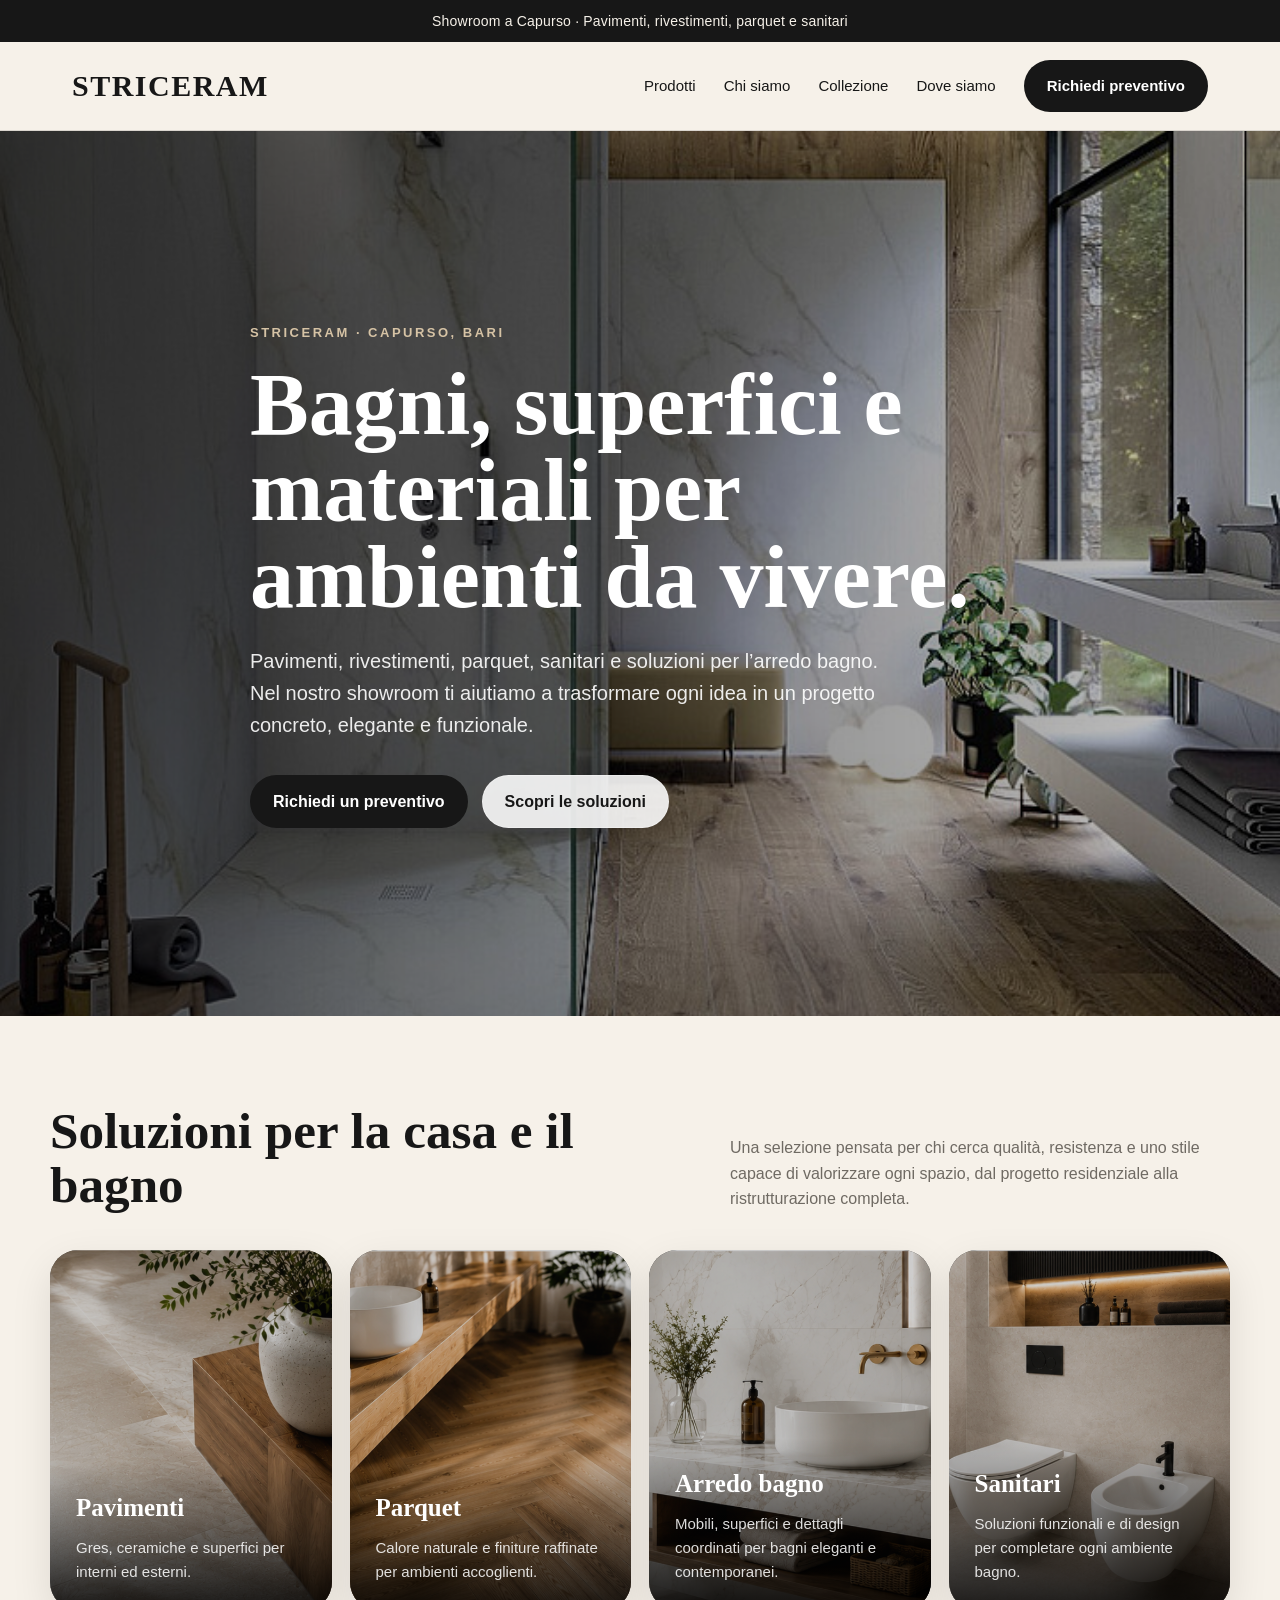
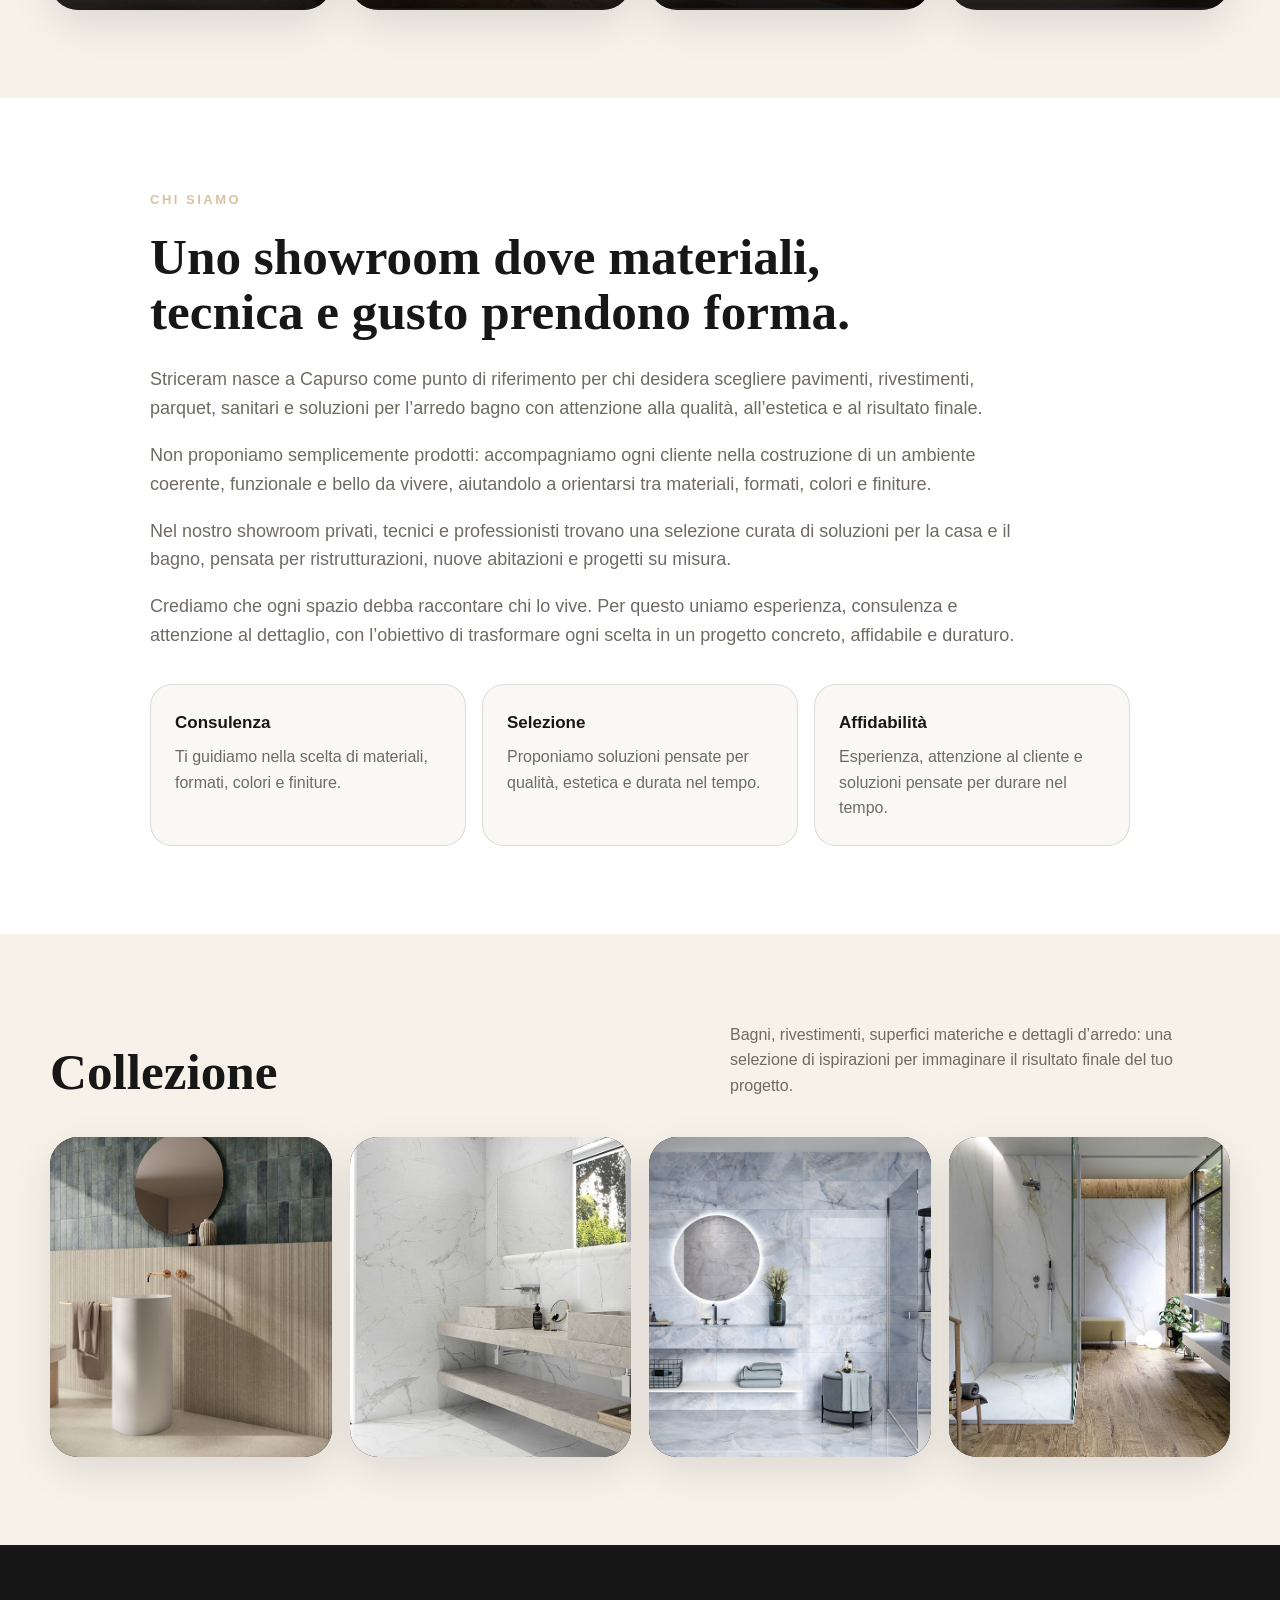
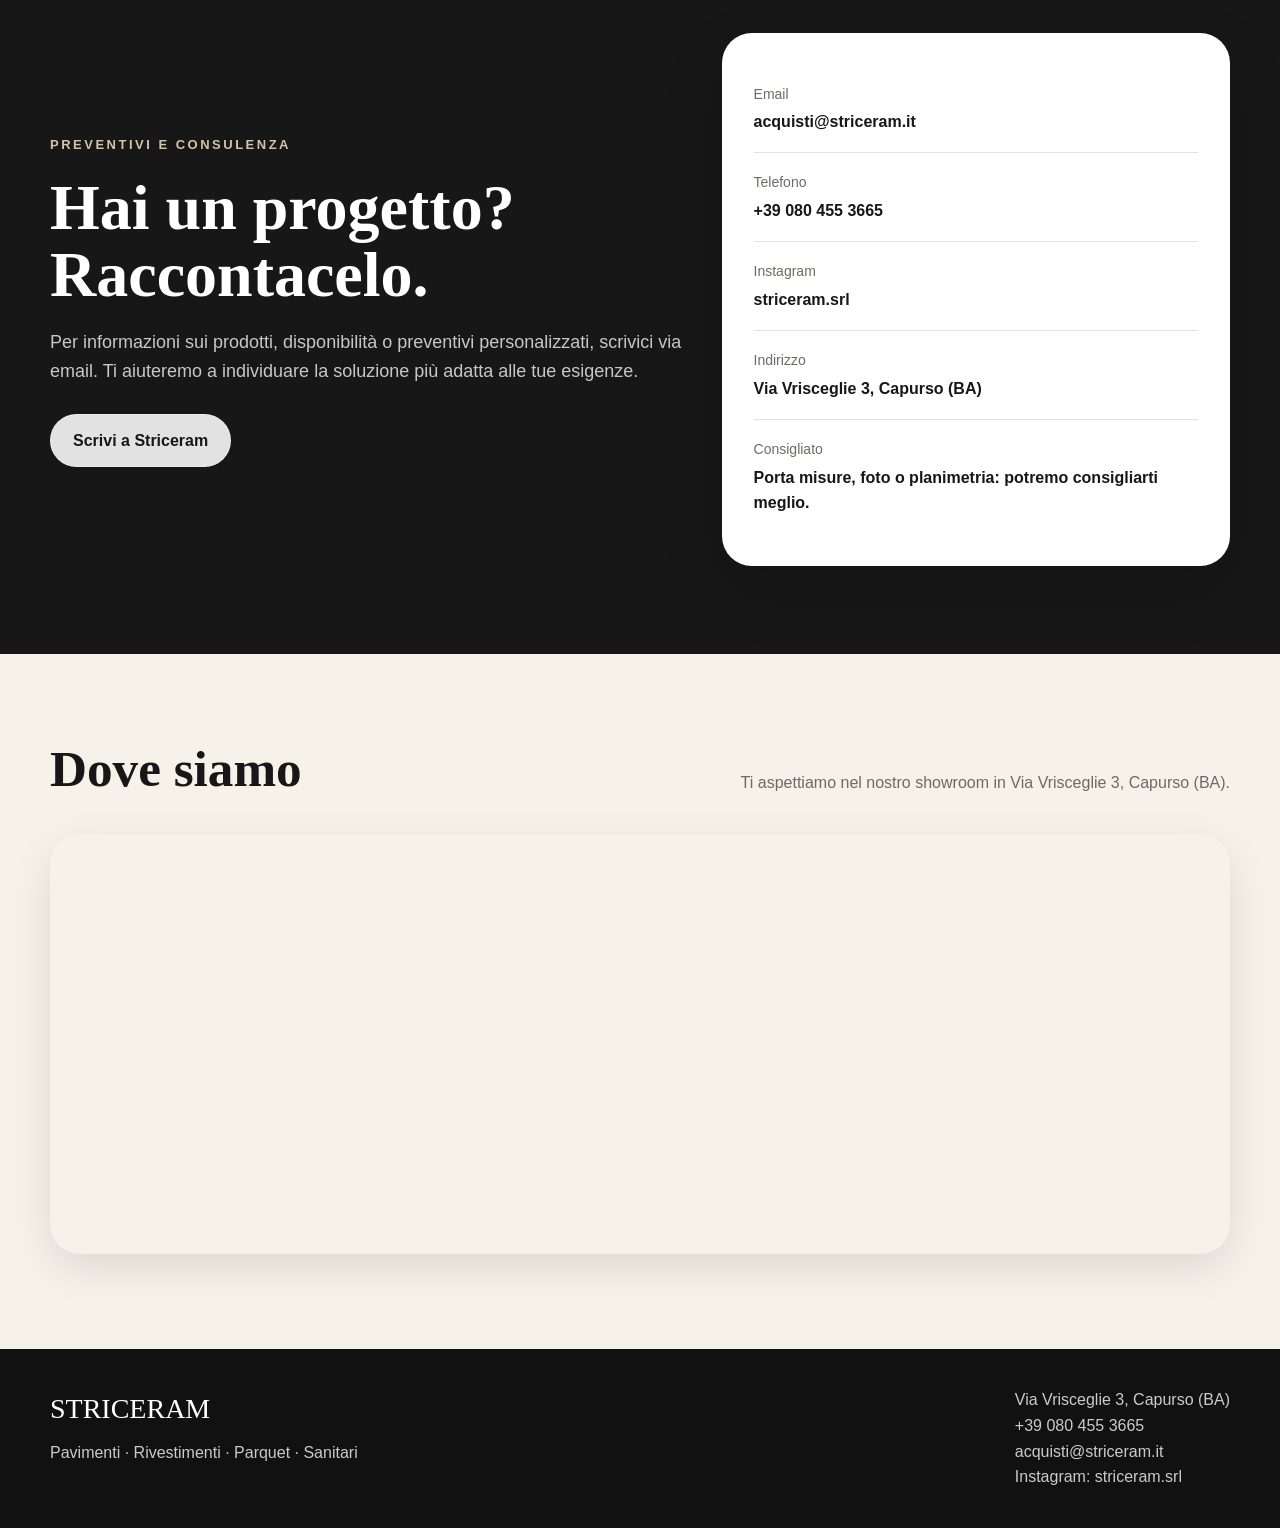
==== commit eadfb2c4: "hs" ====
--- a/index.html
+++ b/index.html
@@ -122,7 +122,7 @@
       align-items: center;
       background:
         linear-gradient(90deg, rgba(0,0,0,.72), rgba(0,0,0,.22)),
-        url('images/Collezione/collezione-6.jpg') center/cover;
+        url('images/Collezione/collezione-5.jpg') center/cover;
       color: var(--white);
     }
 
@@ -276,26 +276,20 @@
       border-radius: 22px;
       padding: 24px;
       background: #faf8f4;
+      color: var(--muted);
     }
 
     .feature strong {
       display: block;
       margin-bottom: 8px;
       font-size: 17px;
-    }
-
-    .feature {
-      color: var(--muted);
-    }
-
-    .feature strong {
       color: var(--dark);
     }
 
     .collection-grid {
       display: grid;
-      grid-template-columns: 1.2fr .8fr .8fr;
-      grid-auto-rows: 260px;
+      grid-template-columns: repeat(4, 1fr);
+      grid-auto-rows: 320px;
       gap: 18px;
     }
 
@@ -318,10 +312,6 @@
     .collection-item:hover img {
       transform: scale(1.05);
       opacity: .9;
-    }
-
-    .collection-item:first-child {
-      grid-row: span 2;
     }
 
     .quote {
@@ -417,12 +407,8 @@
       }
 
       .collection-grid {
-        grid-template-columns: 1fr;
+        grid-template-columns: repeat(2, 1fr);
         grid-auto-rows: 280px;
-      }
-
-      .collection-item:first-child {
-        grid-row: span 1;
       }
 
       .section-title {
@@ -436,7 +422,8 @@
 
     @media (max-width: 560px) {
       .categories,
-      .features {
+      .features,
+      .collection-grid {
         grid-template-columns: 1fr;
       }
 
@@ -604,10 +591,6 @@
 
         <div class="collection-grid">
           <div class="collection-item">
-            <img src="images/Collezione/collezione-1.jpg" alt="Bagno moderno con lavabo e rivestimenti chiari" />
-          </div>
-
-          <div class="collection-item">
             <img src="images/Collezione/collezione-2.jpg" alt="Bagno contemporaneo con rivestimenti materici" />
           </div>
 
@@ -621,10 +604,6 @@
 
           <div class="collection-item">
             <img src="images/Collezione/collezione-5.jpg" alt="Bagno dal design caldo con vasca e lavabi" />
-          </div>
-
-          <div class="collection-item">
-            <img src="images/Collezione/collezione-6.jpg" alt="Bagno moderno con sanitari sospesi" />
           </div>
         </div>
       </div>
@@ -650,8 +629,18 @@
           </div>
 
           <div class="contact-row">
+            <span>Telefono</span>
+            <strong><a href="tel:+390804553665">+39 080 455 3665</a></strong>
+          </div>
+
+          <div class="contact-row">
+            <span>Instagram</span>
+            <strong><a href="https://www.instagram.com/striceram.srl/" target="_blank">striceram.srl</a></strong>
+          </div>
+
+          <div class="contact-row">
             <span>Indirizzo</span>
-            <strong>Via Vrisceglie, 1 · Capurso (BA)</strong>
+            <strong>Via Vrisceglie 3, Capurso (BA)</strong>
           </div>
 
           <div class="contact-row">
@@ -667,7 +656,7 @@
         <div class="section-title">
           <h2>Dove siamo</h2>
           <p>
-            Ti aspettiamo nel nostro showroom in Via Vrisceglie, 1 a Capurso, in provincia di Bari.
+            Ti aspettiamo nel nostro showroom in Via Vrisceglie 3, Capurso (BA).
           </p>
         </div>
 
@@ -690,8 +679,10 @@
       </div>
 
       <div>
-        <p>Via Vrisceglie, 1 · Capurso (BA)</p>
+        <p>Via Vrisceglie 3, Capurso (BA)</p>
+        <p><a href="tel:+390804553665">+39 080 455 3665</a></p>
         <p><a href="mailto:acquisti@striceram.it">acquisti@striceram.it</a></p>
+        <p><a href="https://www.instagram.com/striceram.srl/" target="_blank">Instagram: striceram.srl</a></p>
       </div>
     </div>
   </footer>
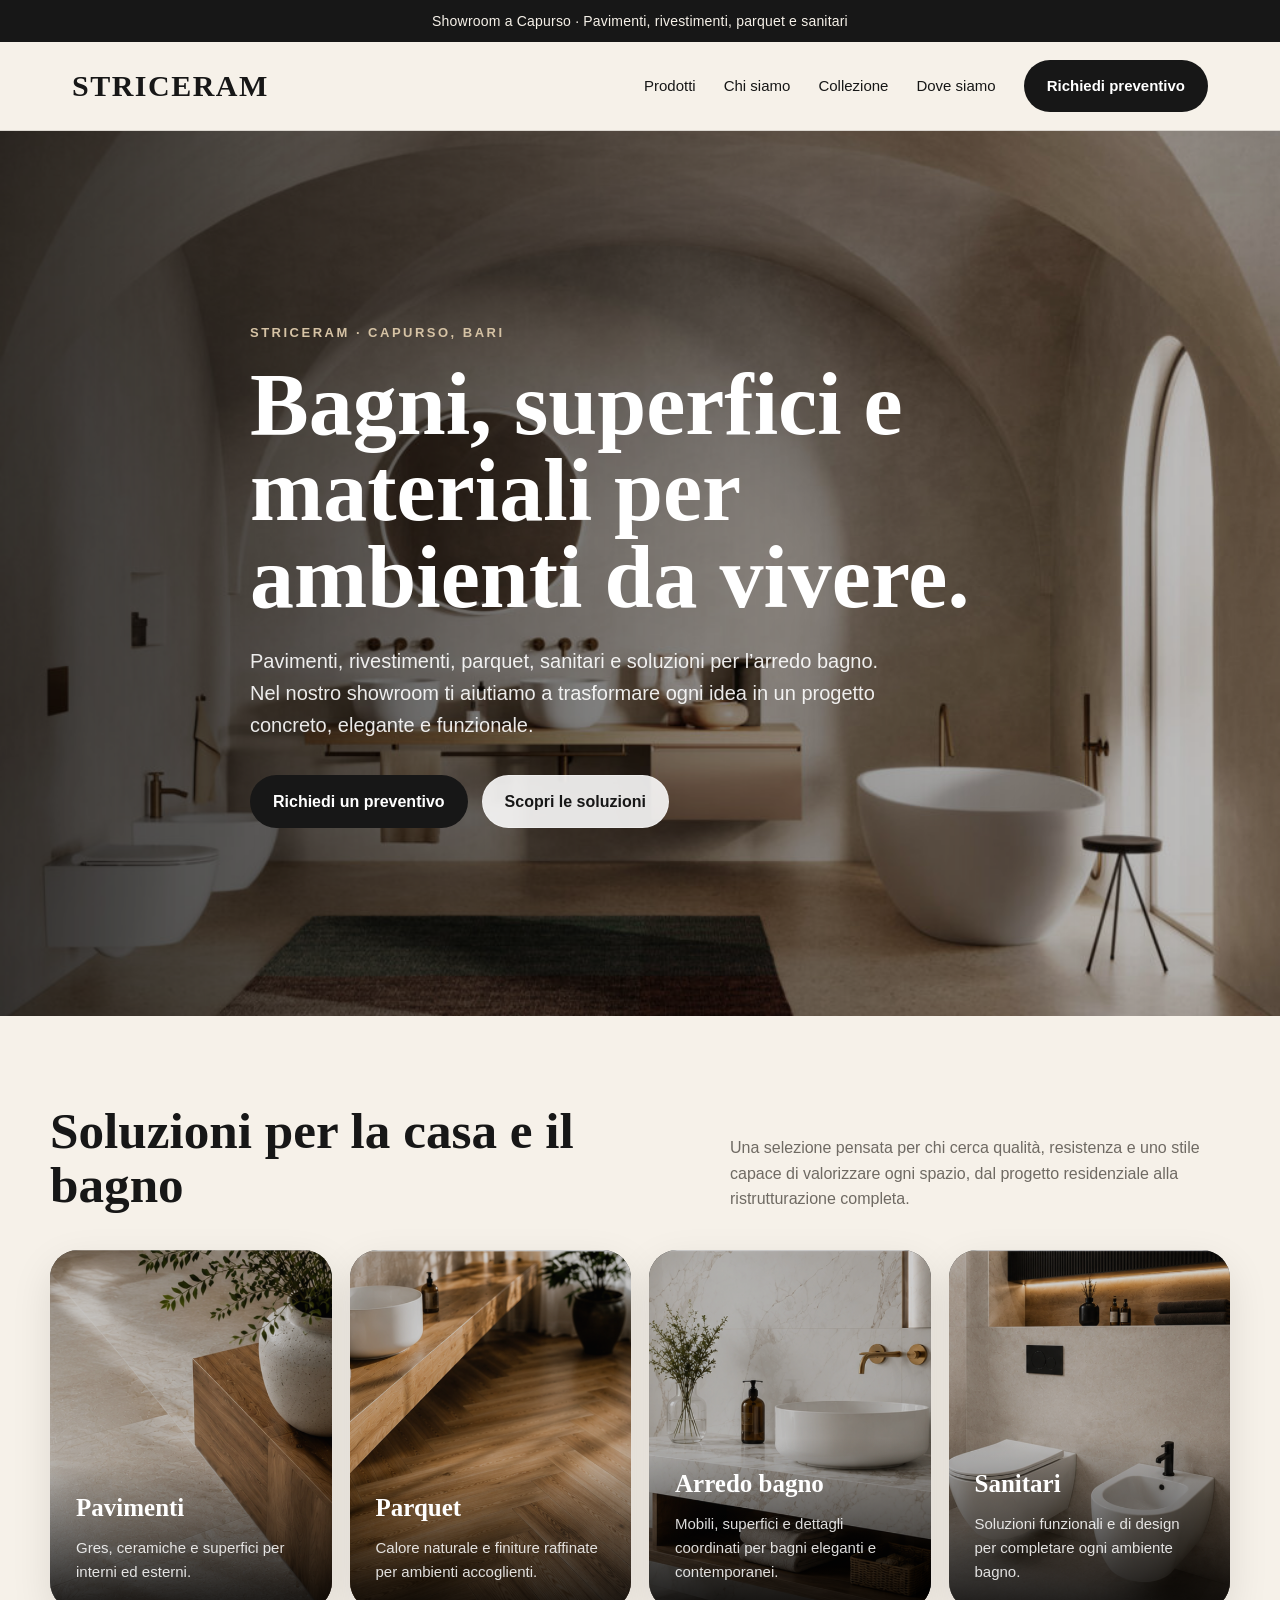
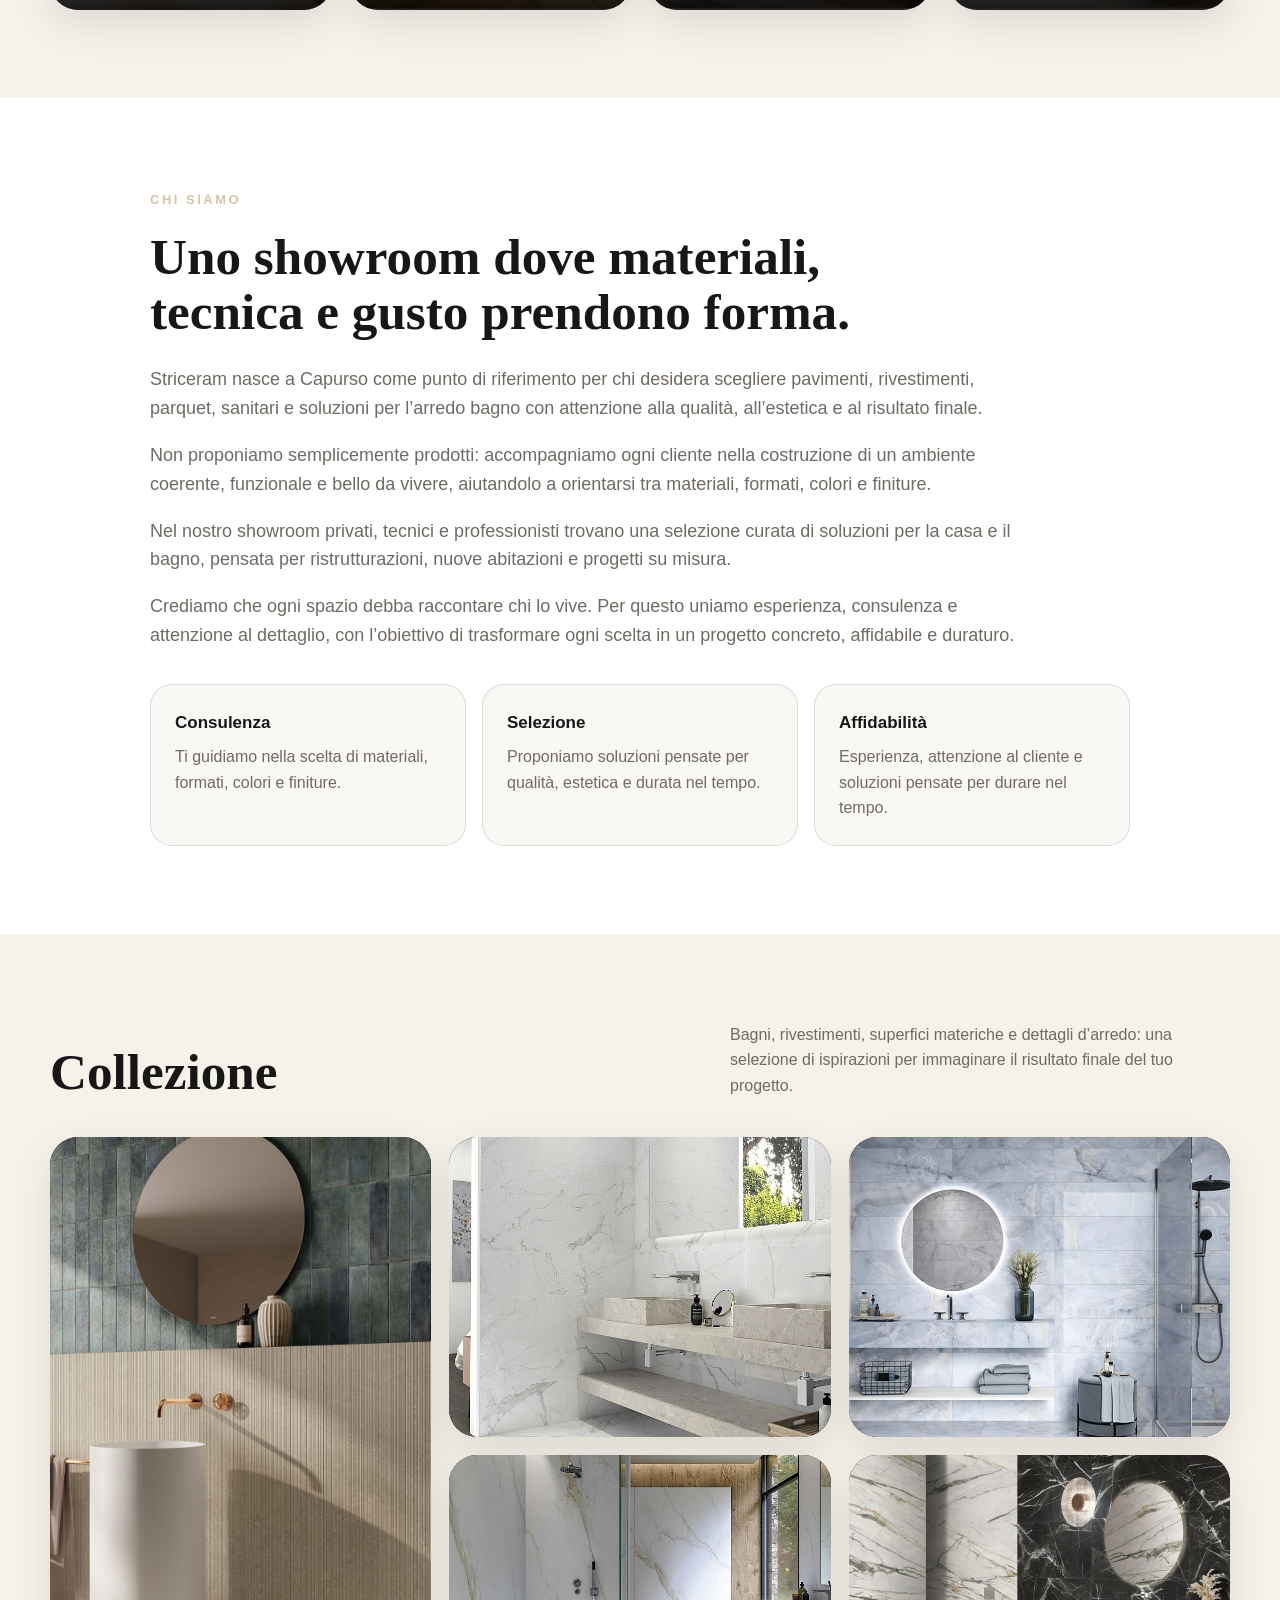
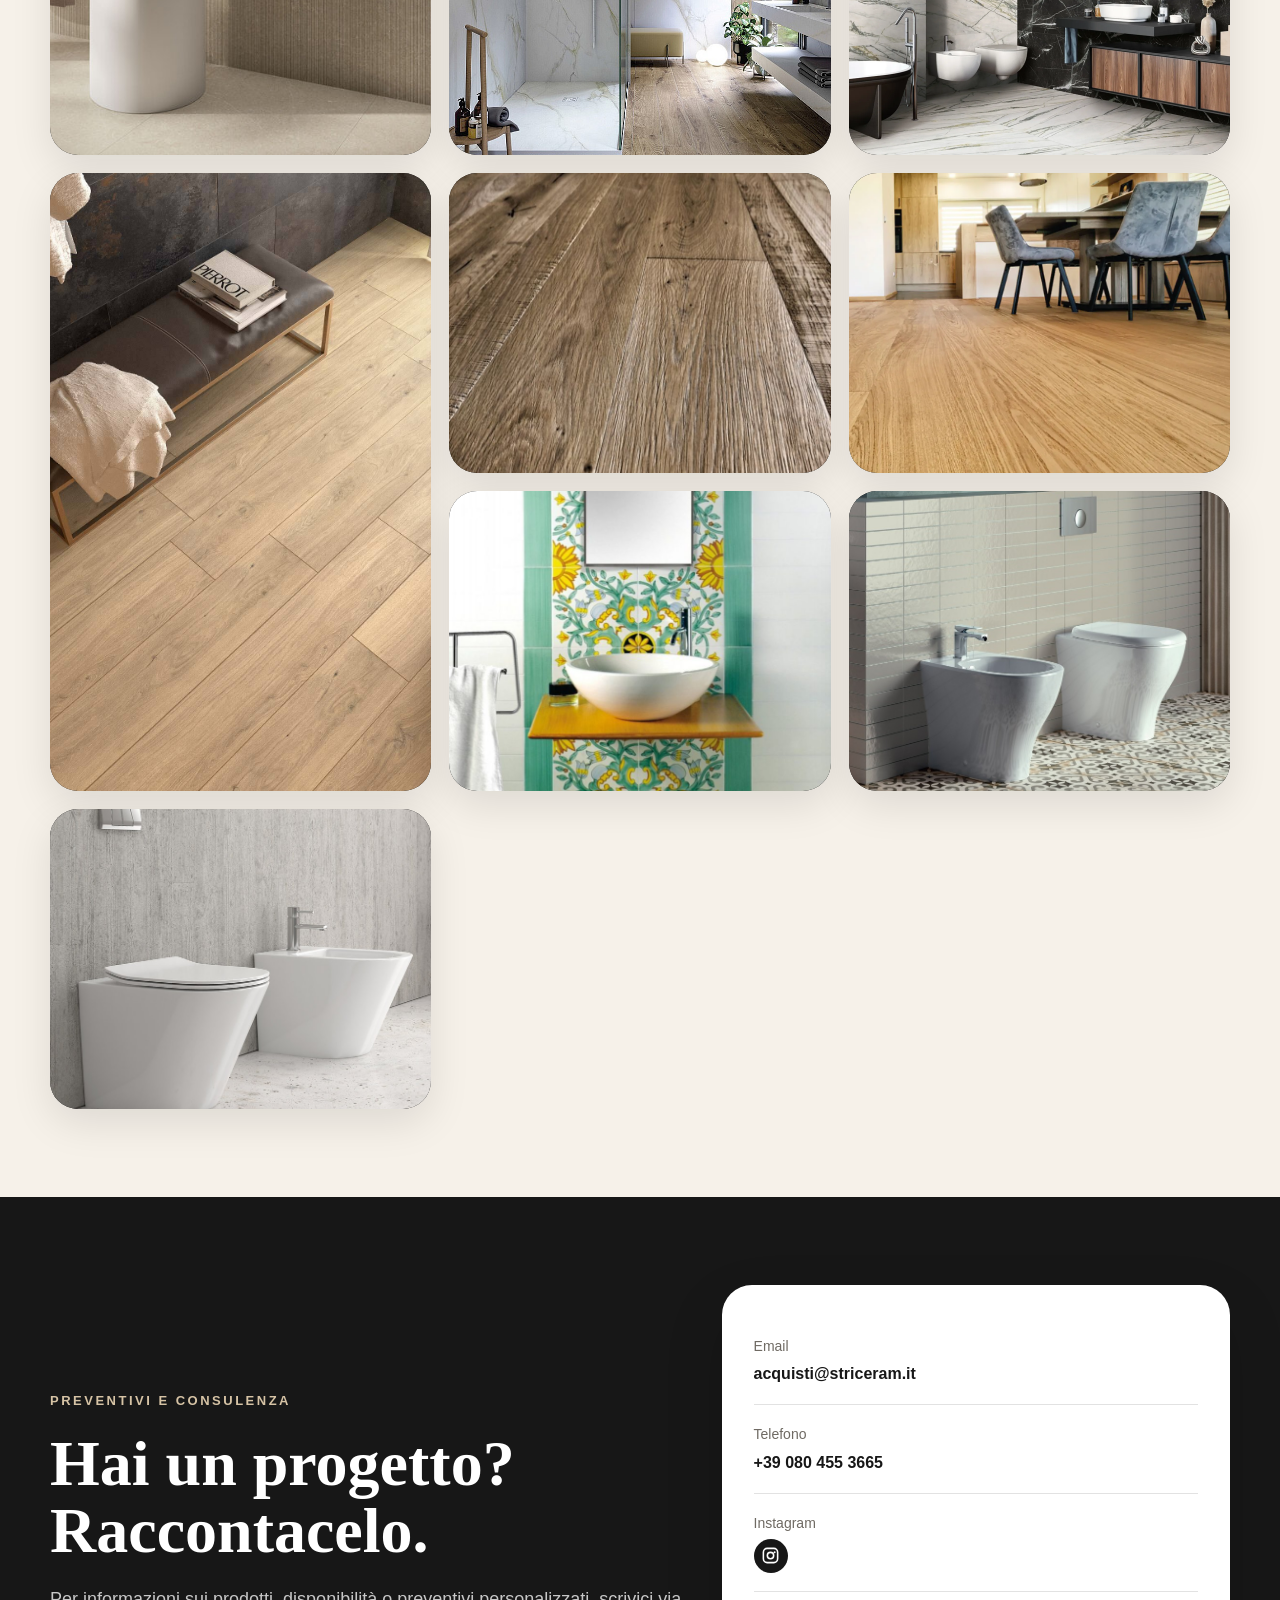
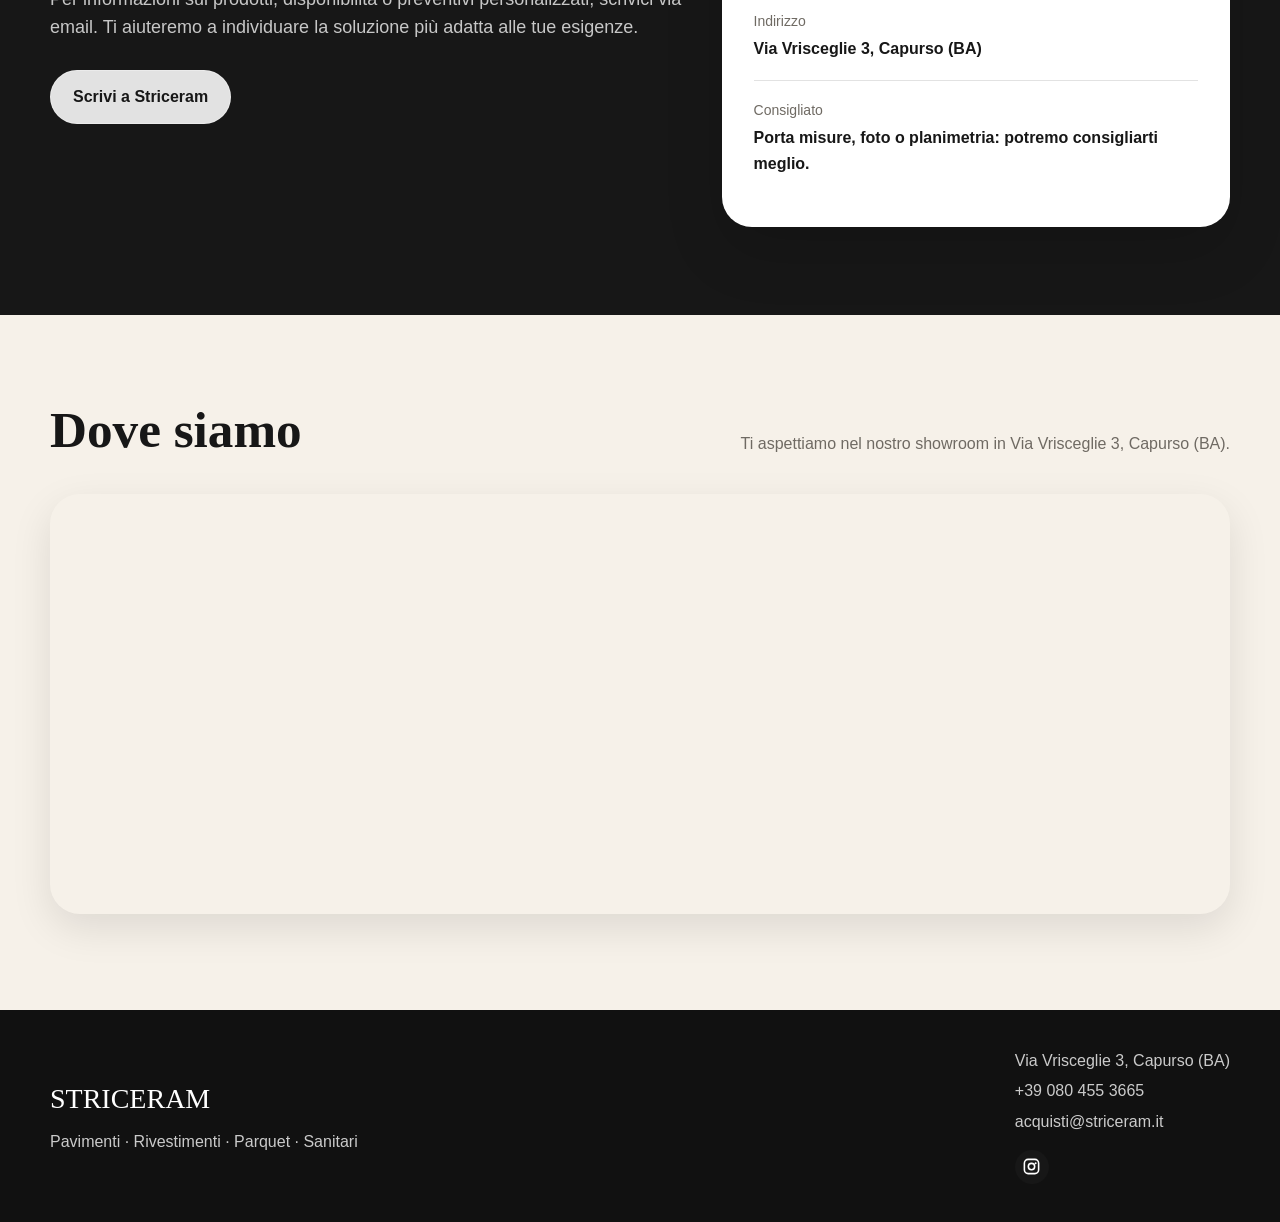
==== commit e2d6257d: "new version" ====
--- a/index.html
+++ b/index.html
@@ -13,7 +13,6 @@
       --soft-dark: #2b2b2b;
       --cream: #f6f1e9;
       --sand: #d6c3a5;
-      --stone: #8f8578;
       --white: #ffffff;
       --muted: #6f6a63;
       --border: rgba(23, 23, 23, 0.12);
@@ -122,7 +121,7 @@
       align-items: center;
       background:
         linear-gradient(90deg, rgba(0,0,0,.72), rgba(0,0,0,.22)),
-        url('images/Collezione/collezione-5.jpg') center/cover;
+        url('images/Collezione/collezione-6.jpg') center/cover;
       color: var(--white);
     }
 
@@ -288,8 +287,8 @@
 
     .collection-grid {
       display: grid;
-      grid-template-columns: repeat(4, 1fr);
-      grid-auto-rows: 320px;
+      grid-template-columns: repeat(3, 1fr);
+      grid-auto-rows: 300px;
       gap: 18px;
     }
 
@@ -301,6 +300,11 @@
       background: var(--dark);
     }
 
+    .collection-item:nth-child(1),
+    .collection-item:nth-child(6) {
+      grid-row: span 2;
+    }
+
     .collection-item img {
       width: 100%;
       height: 100%;
@@ -361,6 +365,29 @@
       color: var(--muted);
       font-size: 14px;
       margin-bottom: 4px;
+    }
+
+    .instagram-link {
+      display: inline-flex;
+      width: 34px;
+      height: 34px;
+      align-items: center;
+      justify-content: center;
+      border-radius: 50%;
+      background: var(--dark);
+      color: var(--white);
+      transition: .25s ease;
+    }
+
+    .instagram-link:hover {
+      transform: translateY(-2px);
+      background: var(--soft-dark);
+    }
+
+    .instagram-link svg {
+      width: 19px;
+      height: 19px;
+      fill: currentColor;
     }
 
     .map iframe {
@@ -384,6 +411,7 @@
       justify-content: space-between;
       gap: 24px;
       flex-wrap: wrap;
+      align-items: center;
     }
 
     .footer-logo {
@@ -393,6 +421,15 @@
       margin-bottom: 8px;
     }
 
+    .footer-info {
+      display: grid;
+      gap: 5px;
+    }
+
+    .footer-social {
+      margin-top: 10px;
+    }
+
     @media (max-width: 920px) {
       .nav-links {
         display: none;
@@ -409,6 +446,11 @@
       .collection-grid {
         grid-template-columns: repeat(2, 1fr);
         grid-auto-rows: 280px;
+      }
+
+      .collection-item:nth-child(1),
+      .collection-item:nth-child(6) {
+        grid-row: span 1;
       }
 
       .section-title {
@@ -604,6 +646,34 @@
 
           <div class="collection-item">
             <img src="images/Collezione/collezione-5.jpg" alt="Bagno dal design caldo con vasca e lavabi" />
+          </div>
+
+          <div class="collection-item">
+            <img src="images/Collezione/collezione-7.webp" alt="Bagno con rivestimenti effetto marmo chiaro e scuro" />
+          </div>
+
+          <div class="collection-item">
+            <img src="images/Collezione/collezione-8.jpg" alt="Pavimento effetto legno in ambiente bagno" />
+          </div>
+
+          <div class="collection-item">
+            <img src="images/Collezione/collezione-9.jpg" alt="Dettaglio parquet naturale" />
+          </div>
+
+          <div class="collection-item">
+            <img src="images/Collezione/collezione-10.webp" alt="Ambiente living con pavimento effetto legno" />
+          </div>
+
+          <div class="collection-item">
+            <img src="images/Collezione/collezione-11.jpg" alt="Rivestimento decorativo bagno con maioliche colorate" />
+          </div>
+
+          <div class="collection-item">
+            <img src="images/Collezione/collezione-12.jpg" alt="Sanitari moderni con rivestimenti chiari" />
+          </div>
+
+          <div class="collection-item">
+            <img src="images/Collezione/collezione-13.jpg" alt="Sanitari dal design contemporaneo" />
           </div>
         </div>
       </div>
@@ -635,7 +705,11 @@
 
           <div class="contact-row">
             <span>Instagram</span>
-            <strong><a href="https://www.instagram.com/striceram.srl/" target="_blank">striceram.srl</a></strong>
+            <a class="instagram-link" href="https://www.instagram.com/striceram.srl/" target="_blank" aria-label="Instagram Striceram">
+              <svg viewBox="0 0 24 24" aria-hidden="true">
+                <path d="M7.75 2h8.5A5.76 5.76 0 0 1 22 7.75v8.5A5.76 5.76 0 0 1 16.25 22h-8.5A5.76 5.76 0 0 1 2 16.25v-8.5A5.76 5.76 0 0 1 7.75 2Zm0 2A3.75 3.75 0 0 0 4 7.75v8.5A3.75 3.75 0 0 0 7.75 20h8.5A3.75 3.75 0 0 0 20 16.25v-8.5A3.75 3.75 0 0 0 16.25 4h-8.5ZM12 7a5 5 0 1 1 0 10 5 5 0 0 1 0-10Zm0 2a3 3 0 1 0 0 6 3 3 0 0 0 0-6Zm5.25-2.25a1.25 1.25 0 1 1 0 2.5 1.25 1.25 0 0 1 0-2.5Z"/>
+              </svg>
+            </a>
           </div>
 
           <div class="contact-row">
@@ -678,11 +752,18 @@
         <p>Pavimenti · Rivestimenti · Parquet · Sanitari</p>
       </div>
 
-      <div>
+      <div class="footer-info">
         <p>Via Vrisceglie 3, Capurso (BA)</p>
         <p><a href="tel:+390804553665">+39 080 455 3665</a></p>
         <p><a href="mailto:acquisti@striceram.it">acquisti@striceram.it</a></p>
-        <p><a href="https://www.instagram.com/striceram.srl/" target="_blank">Instagram: striceram.srl</a></p>
+
+        <div class="footer-social">
+          <a class="instagram-link" href="https://www.instagram.com/striceram.srl/" target="_blank" aria-label="Instagram Striceram">
+            <svg viewBox="0 0 24 24" aria-hidden="true">
+              <path d="M7.75 2h8.5A5.76 5.76 0 0 1 22 7.75v8.5A5.76 5.76 0 0 1 16.25 22h-8.5A5.76 5.76 0 0 1 2 16.25v-8.5A5.76 5.76 0 0 1 7.75 2Zm0 2A3.75 3.75 0 0 0 4 7.75v8.5A3.75 3.75 0 0 0 7.75 20h8.5A3.75 3.75 0 0 0 20 16.25v-8.5A3.75 3.75 0 0 0 16.25 4h-8.5ZM12 7a5 5 0 1 1 0 10 5 5 0 0 1 0-10Zm0 2a3 3 0 1 0 0 6 3 3 0 0 0 0-6Zm5.25-2.25a1.25 1.25 0 1 1 0 2.5 1.25 1.25 0 0 1 0-2.5Z"/>
+            </svg>
+          </a>
+        </div>
       </div>
     </div>
   </footer>
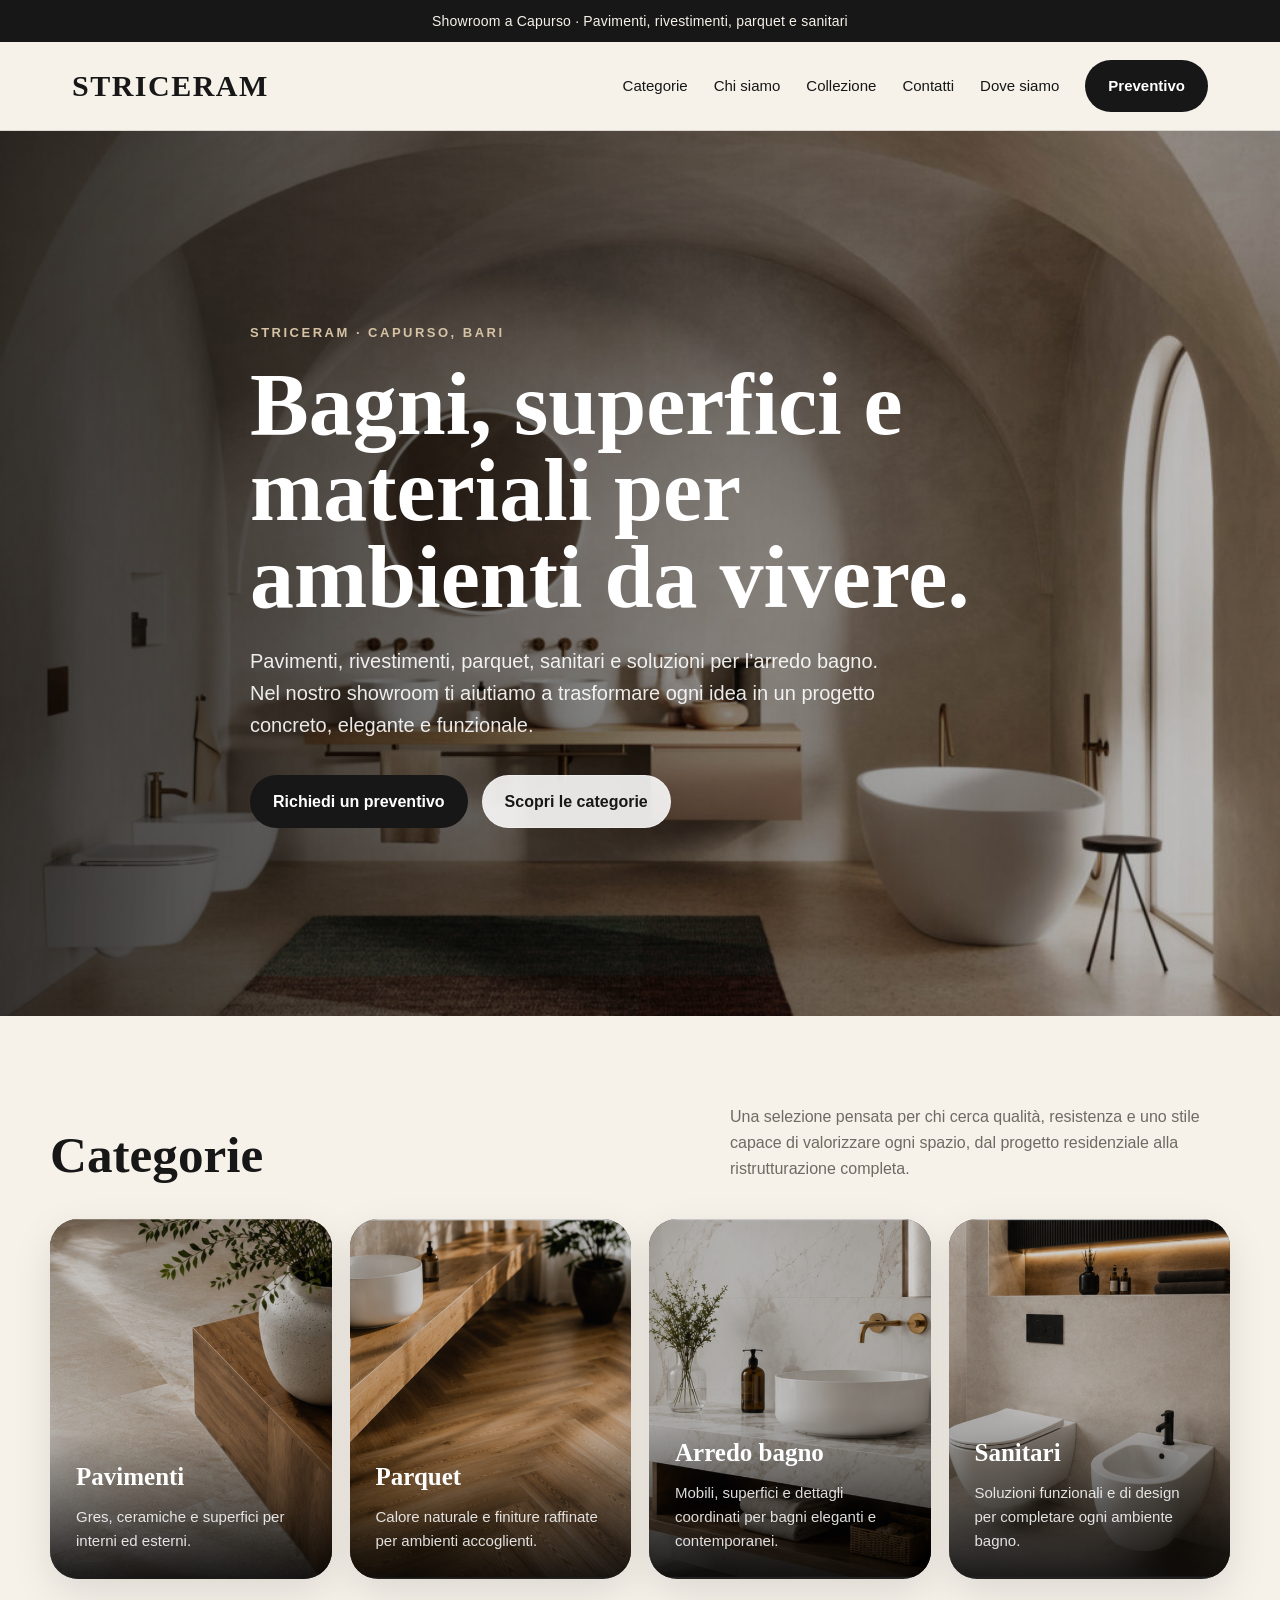
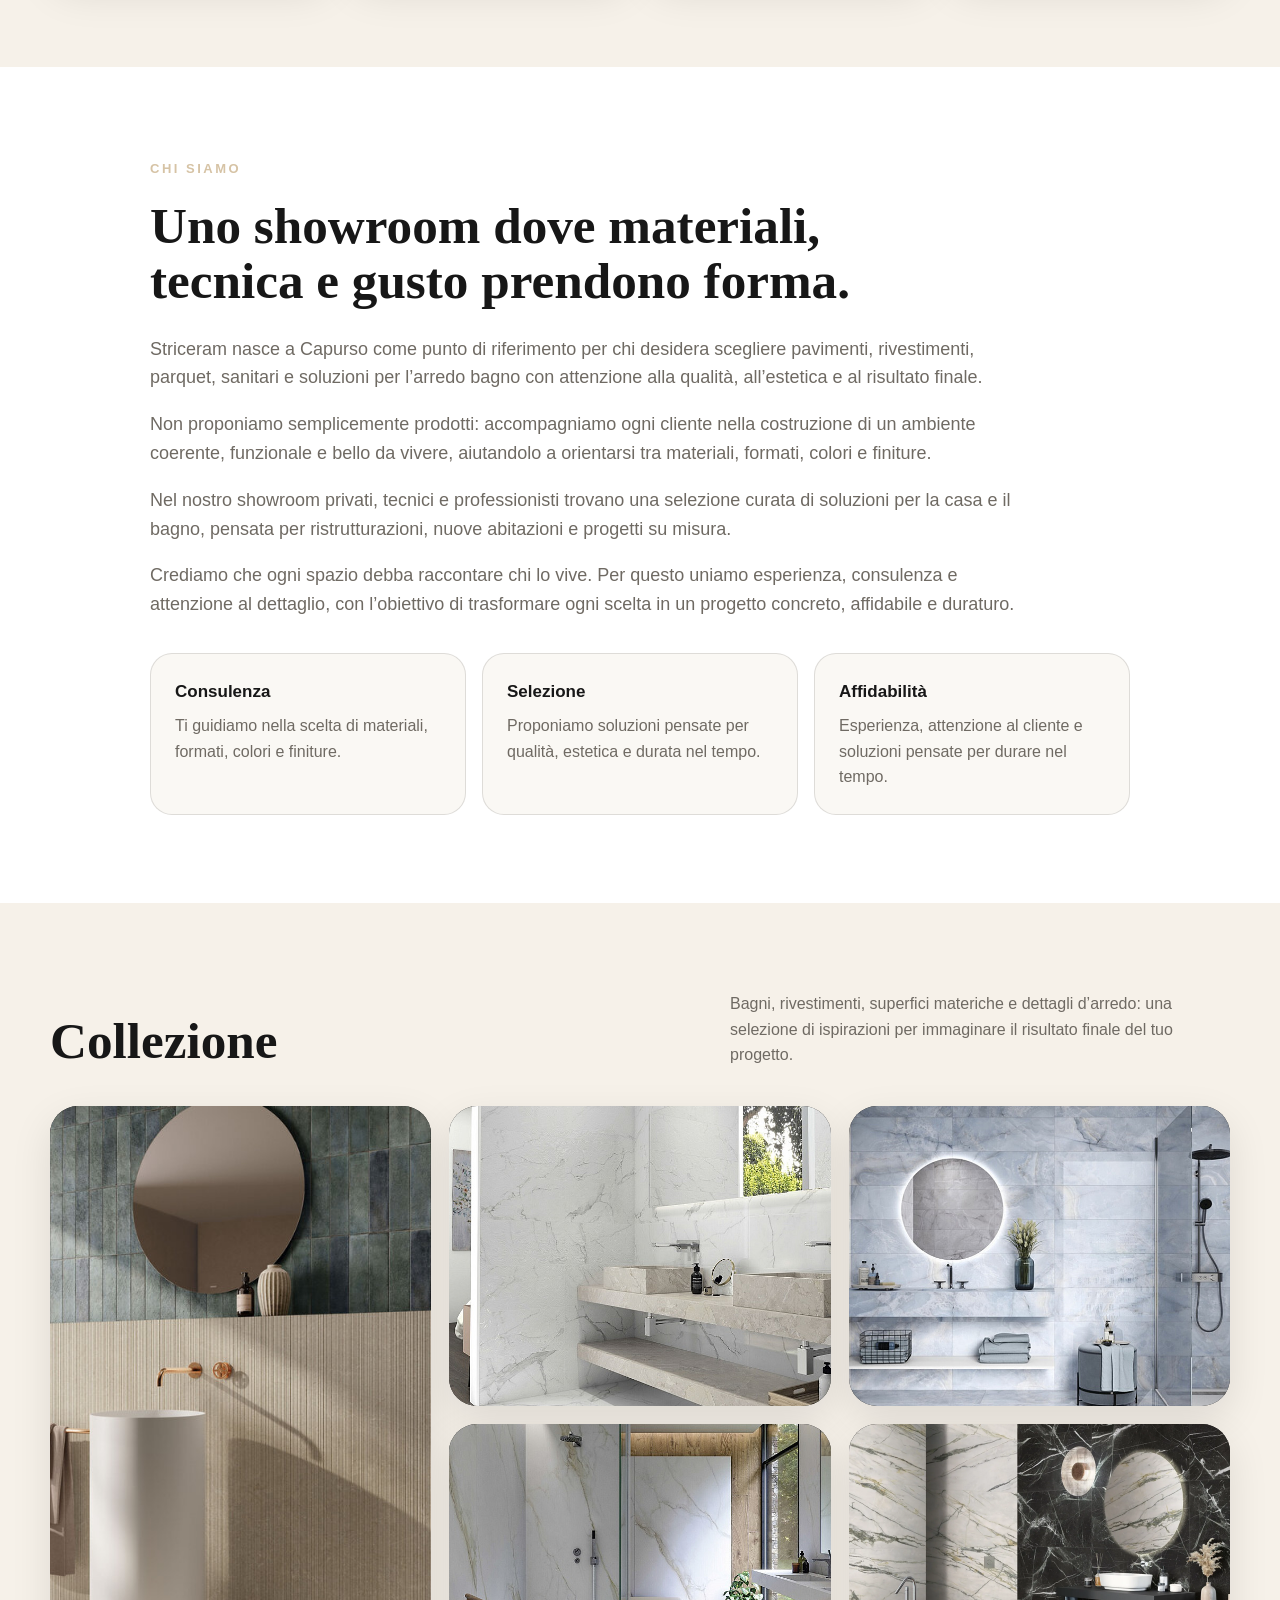
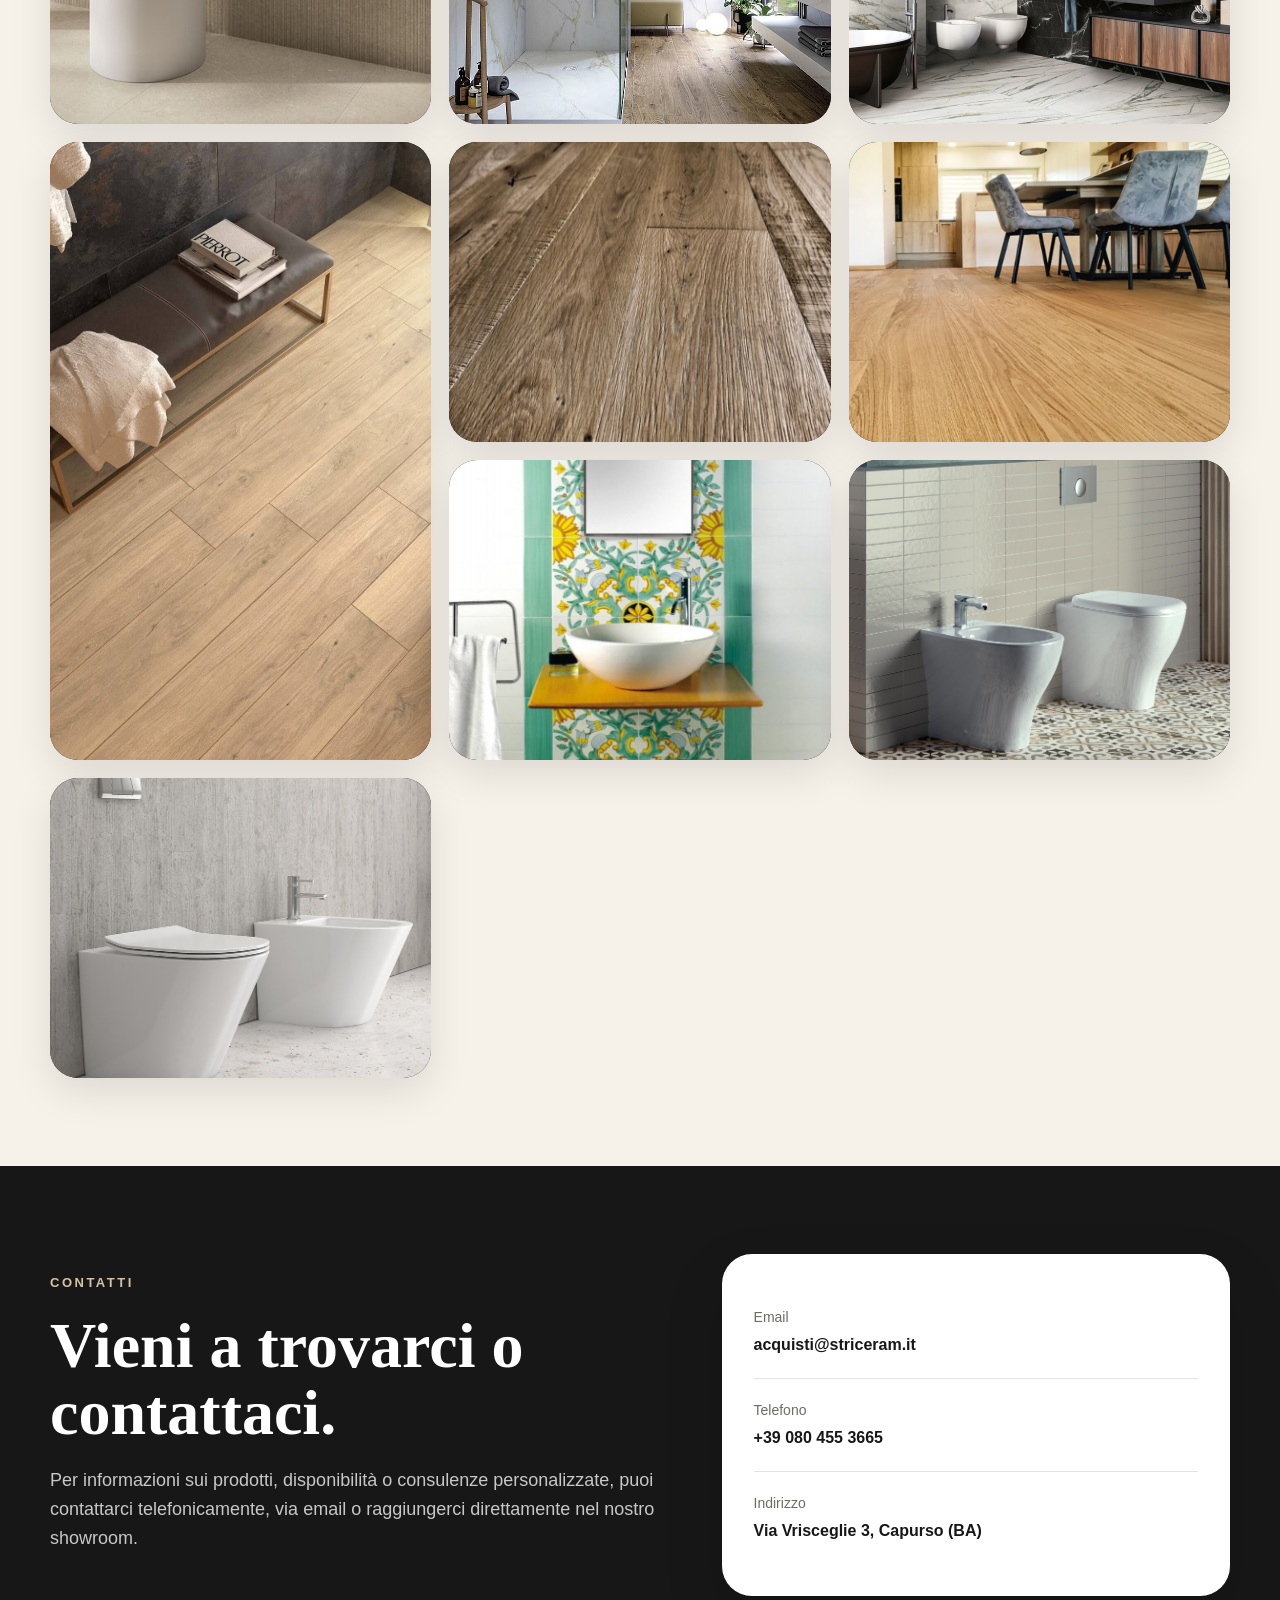
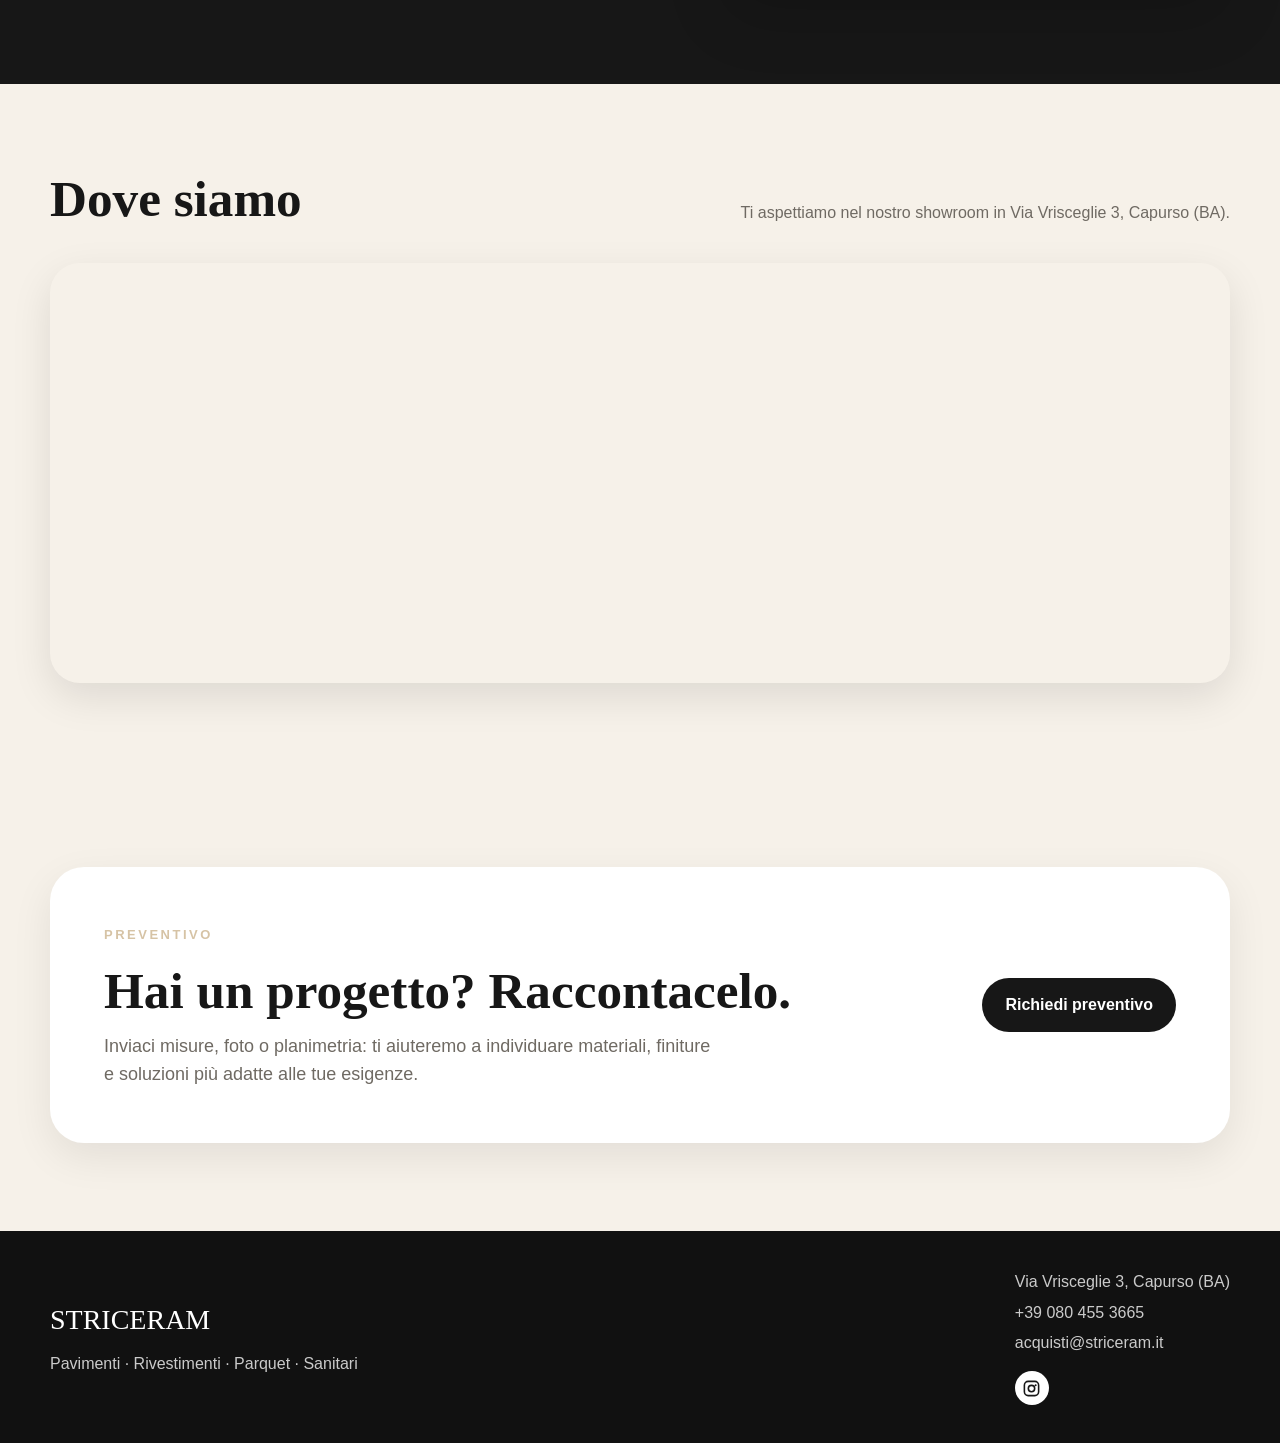
==== commit 50fad28c: "ci siamo" ====
--- a/index.html
+++ b/index.html
@@ -77,7 +77,7 @@
 
     .nav-links {
       display: flex;
-      gap: 28px;
+      gap: 26px;
       align-items: center;
       font-size: 15px;
     }
@@ -318,29 +318,30 @@
       opacity: .9;
     }
 
-    .quote {
+    .contact-section {
       background: var(--dark);
       color: var(--white);
     }
 
-    .quote-box {
+    .contact-box {
       display: grid;
       grid-template-columns: 1fr .8fr;
       gap: 36px;
       align-items: center;
     }
 
-    .quote h2 {
+    .contact-section h2 {
       font-family: Georgia, 'Times New Roman', serif;
       font-size: clamp(36px, 5vw, 64px);
       line-height: 1.05;
       margin-bottom: 20px;
     }
 
-    .quote p {
+    .contact-section p {
       color: rgba(255,255,255,.76);
       font-size: 18px;
       margin-bottom: 28px;
+      max-width: 620px;
     }
 
     .contact-card {
@@ -352,7 +353,7 @@
     }
 
     .contact-row {
-      padding: 18px 0;
+      padding: 20px 0;
       border-bottom: 1px solid var(--border);
     }
 
@@ -367,27 +368,33 @@
       margin-bottom: 4px;
     }
 
-    .instagram-link {
-      display: inline-flex;
-      width: 34px;
-      height: 34px;
+    .preventivo {
+      background: var(--cream);
+    }
+
+    .preventivo-box {
+      background: var(--white);
+      border-radius: 34px;
+      padding: 54px;
+      box-shadow: 0 14px 40px rgba(0,0,0,.08);
+      display: flex;
+      justify-content: space-between;
       align-items: center;
-      justify-content: center;
-      border-radius: 50%;
-      background: var(--dark);
-      color: var(--white);
-      transition: .25s ease;
-    }
-
-    .instagram-link:hover {
-      transform: translateY(-2px);
-      background: var(--soft-dark);
-    }
-
-    .instagram-link svg {
-      width: 19px;
-      height: 19px;
-      fill: currentColor;
+      gap: 32px;
+      flex-wrap: wrap;
+    }
+
+    .preventivo h2 {
+      font-family: Georgia, 'Times New Roman', serif;
+      font-size: clamp(34px, 4vw, 54px);
+      line-height: 1.05;
+      margin-bottom: 14px;
+    }
+
+    .preventivo p {
+      color: var(--muted);
+      max-width: 620px;
+      font-size: 18px;
     }
 
     .map iframe {
@@ -430,6 +437,36 @@
       margin-top: 10px;
     }
 
+    .instagram-link {
+      display: inline-flex;
+      width: 34px;
+      height: 34px;
+      align-items: center;
+      justify-content: center;
+      border-radius: 50%;
+      background: var(--white);
+      color: var(--dark);
+      transition: .25s ease;
+    }
+
+    .instagram-link:hover {
+      transform: translateY(-2px);
+      background: var(--sand);
+    }
+
+    .instagram-link svg {
+      width: 19px;
+      height: 19px;
+      fill: currentColor;
+    }
+
+    @media (max-width: 1020px) {
+      .nav-links {
+        gap: 18px;
+        font-size: 14px;
+      }
+    }
+
     @media (max-width: 920px) {
       .nav-links {
         display: none;
@@ -439,7 +476,7 @@
         grid-template-columns: repeat(2,1fr);
       }
 
-      .quote-box {
+      .contact-box {
         grid-template-columns: 1fr;
       }
 
@@ -488,6 +525,10 @@
       .hero p {
         font-size: 18px;
       }
+
+      .preventivo-box {
+        padding: 34px 24px;
+      }
     }
   </style>
 </head>
@@ -500,11 +541,12 @@
       <a href="#home" class="logo">STRICERAM</a>
 
       <div class="nav-links">
-        <a href="#prodotti">Prodotti</a>
+        <a href="#categorie">Categorie</a>
         <a href="#chi-siamo">Chi siamo</a>
         <a href="#collezione">Collezione</a>
+        <a href="#contatti">Contatti</a>
         <a href="#dove-siamo">Dove siamo</a>
-        <a class="btn btn-primary" href="mailto:acquisti@striceram.it?subject=Richiesta%20preventivo%20Striceram">Richiedi preventivo</a>
+        <a class="btn btn-primary" href="#preventivo">Preventivo</a>
       </div>
     </nav>
   </header>
@@ -521,16 +563,16 @@
         </p>
 
         <div class="hero-actions">
-          <a class="btn btn-primary" href="mailto:acquisti@striceram.it?subject=Richiesta%20preventivo%20Striceram">Richiedi un preventivo</a>
-          <a class="btn btn-light" href="#prodotti">Scopri le soluzioni</a>
+          <a class="btn btn-primary" href="#preventivo">Richiedi un preventivo</a>
+          <a class="btn btn-light" href="#categorie">Scopri le categorie</a>
         </div>
       </div>
     </section>
 
-    <section id="prodotti">
+    <section id="categorie">
       <div class="container">
         <div class="section-title">
-          <h2>Soluzioni per la casa e il bagno</h2>
+          <h2>Categorie</h2>
           <p>
             Una selezione pensata per chi cerca qualità, resistenza e uno stile capace di valorizzare ogni spazio,
             dal progetto residenziale alla ristrutturazione completa.
@@ -679,17 +721,15 @@
       </div>
     </section>
 
-    <section class="quote" id="preventivo">
-      <div class="container quote-box">
+    <section class="contact-section" id="contatti">
+      <div class="container contact-box">
         <div>
-          <span class="eyebrow">Preventivi e consulenza</span>
-          <h2>Hai un progetto? Raccontacelo.</h2>
+          <span class="eyebrow">Contatti</span>
+          <h2>Vieni a trovarci o contattaci.</h2>
           <p>
-            Per informazioni sui prodotti, disponibilità o preventivi personalizzati, scrivici via email.
-            Ti aiuteremo a individuare la soluzione più adatta alle tue esigenze.
+            Per informazioni sui prodotti, disponibilità o consulenze personalizzate,
+            puoi contattarci telefonicamente, via email o raggiungerci direttamente nel nostro showroom.
           </p>
-
-          <a class="btn btn-light" href="mailto:acquisti@striceram.it?subject=Richiesta%20preventivo%20Striceram">Scrivi a Striceram</a>
         </div>
 
         <div class="contact-card">
@@ -704,22 +744,8 @@
           </div>
 
           <div class="contact-row">
-            <span>Instagram</span>
-            <a class="instagram-link" href="https://www.instagram.com/striceram.srl/" target="_blank" aria-label="Instagram Striceram">
-              <svg viewBox="0 0 24 24" aria-hidden="true">
-                <path d="M7.75 2h8.5A5.76 5.76 0 0 1 22 7.75v8.5A5.76 5.76 0 0 1 16.25 22h-8.5A5.76 5.76 0 0 1 2 16.25v-8.5A5.76 5.76 0 0 1 7.75 2Zm0 2A3.75 3.75 0 0 0 4 7.75v8.5A3.75 3.75 0 0 0 7.75 20h8.5A3.75 3.75 0 0 0 20 16.25v-8.5A3.75 3.75 0 0 0 16.25 4h-8.5ZM12 7a5 5 0 1 1 0 10 5 5 0 0 1 0-10Zm0 2a3 3 0 1 0 0 6 3 3 0 0 0 0-6Zm5.25-2.25a1.25 1.25 0 1 1 0 2.5 1.25 1.25 0 0 1 0-2.5Z"/>
-              </svg>
-            </a>
-          </div>
-
-          <div class="contact-row">
             <span>Indirizzo</span>
             <strong>Via Vrisceglie 3, Capurso (BA)</strong>
-          </div>
-
-          <div class="contact-row">
-            <span>Consigliato</span>
-            <strong>Porta misure, foto o planimetria: potremo consigliarti meglio.</strong>
           </div>
         </div>
       </div>
@@ -743,6 +769,23 @@
       </div>
     </section>
 
+    <section class="preventivo" id="preventivo">
+      <div class="container">
+        <div class="preventivo-box">
+          <div>
+            <span class="eyebrow">Preventivo</span>
+            <h2>Hai un progetto? Raccontacelo.</h2>
+            <p>
+              Inviaci misure, foto o planimetria: ti aiuteremo a individuare materiali,
+              finiture e soluzioni più adatte alle tue esigenze.
+            </p>
+          </div>
+
+          <a class="btn btn-primary" href="mailto:acquisti@striceram.it?subject=Richiesta%20preventivo%20Striceram">Richiedi preventivo</a>
+        </div>
+      </div>
+    </section>
+
   </main>
 
   <footer>
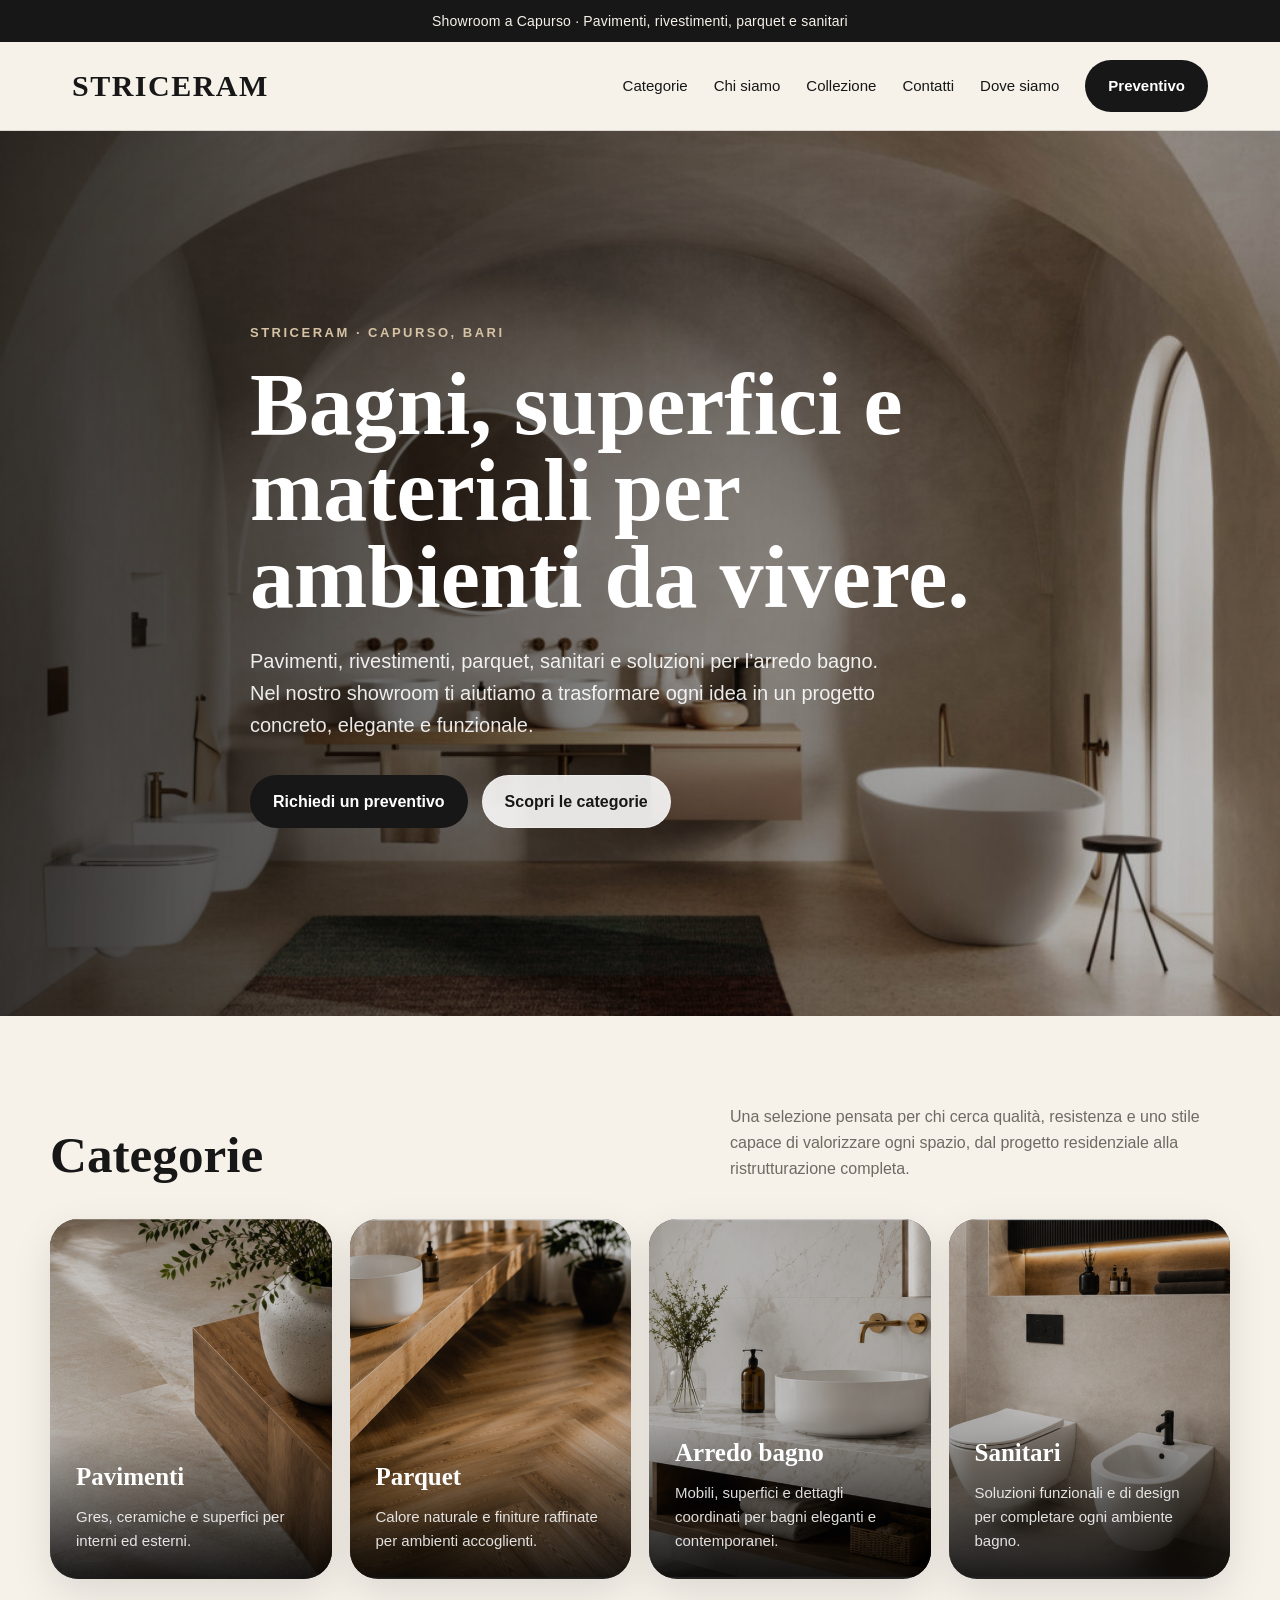
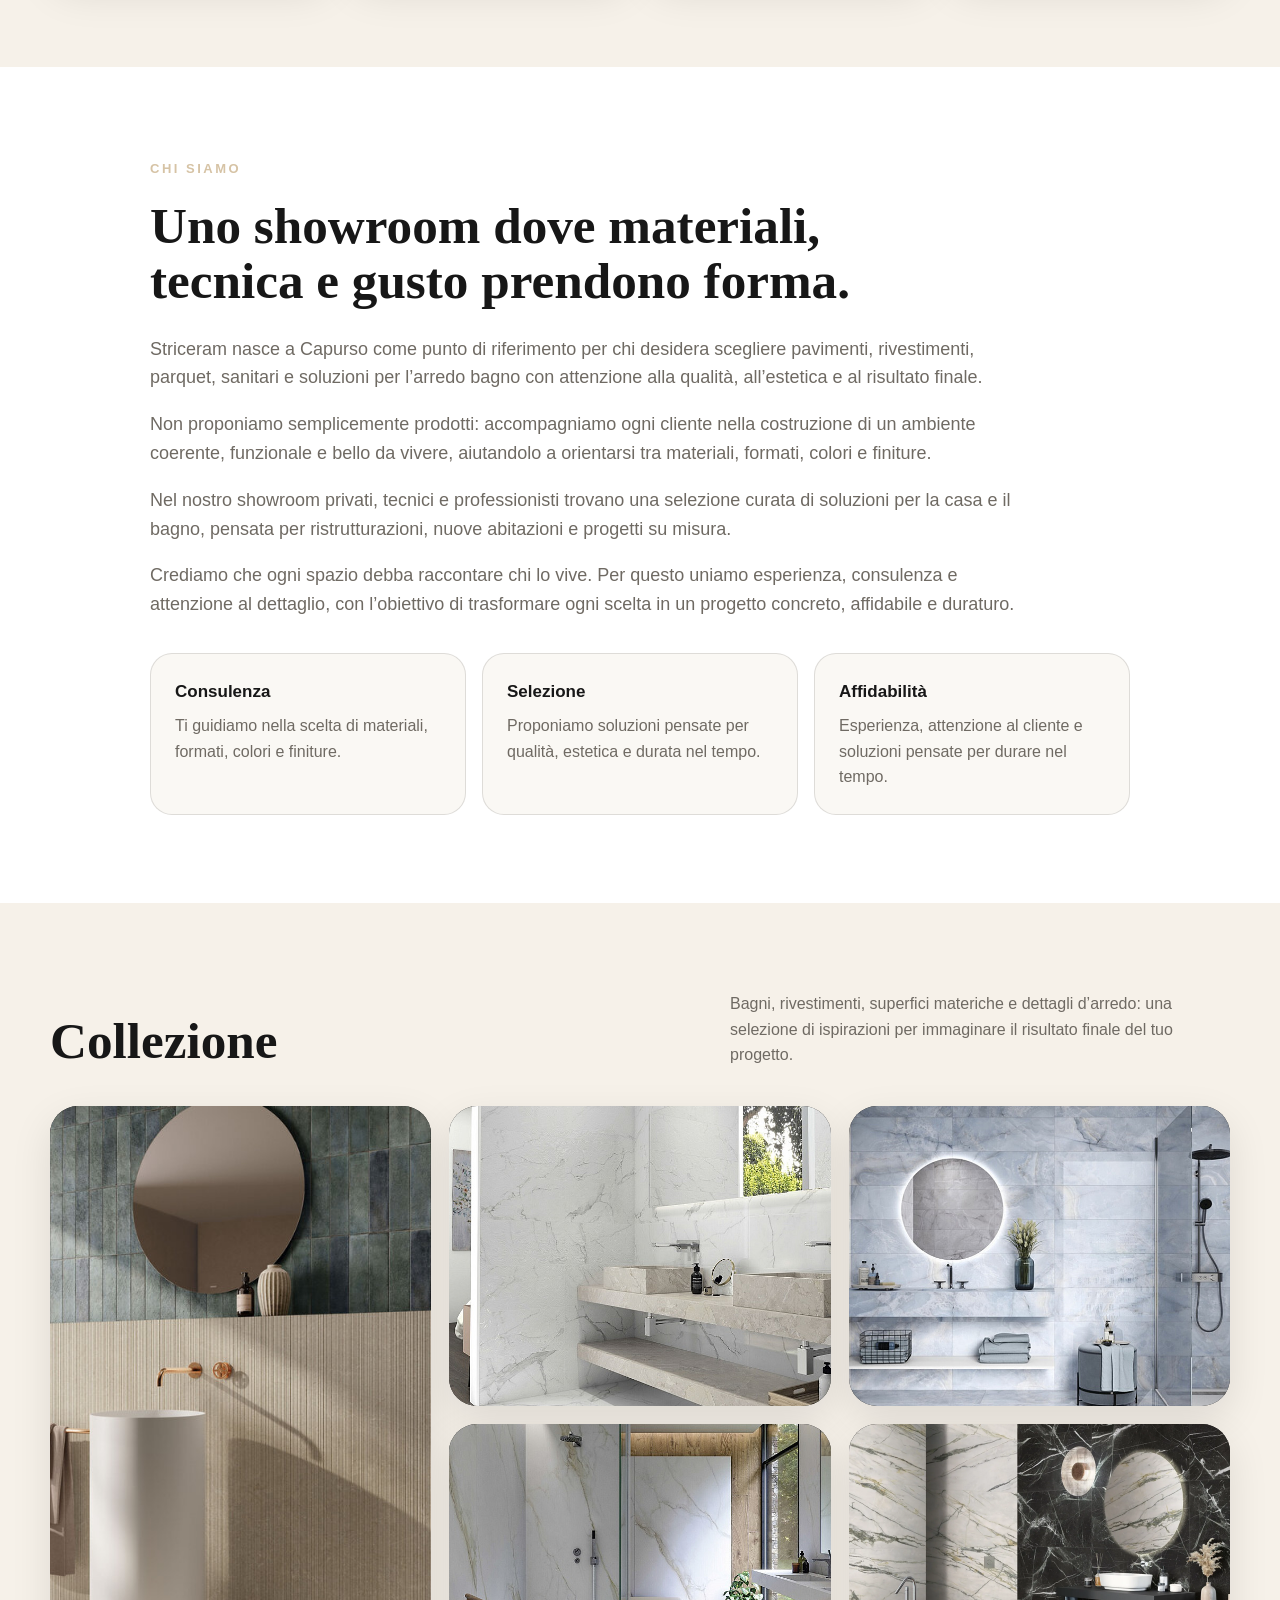
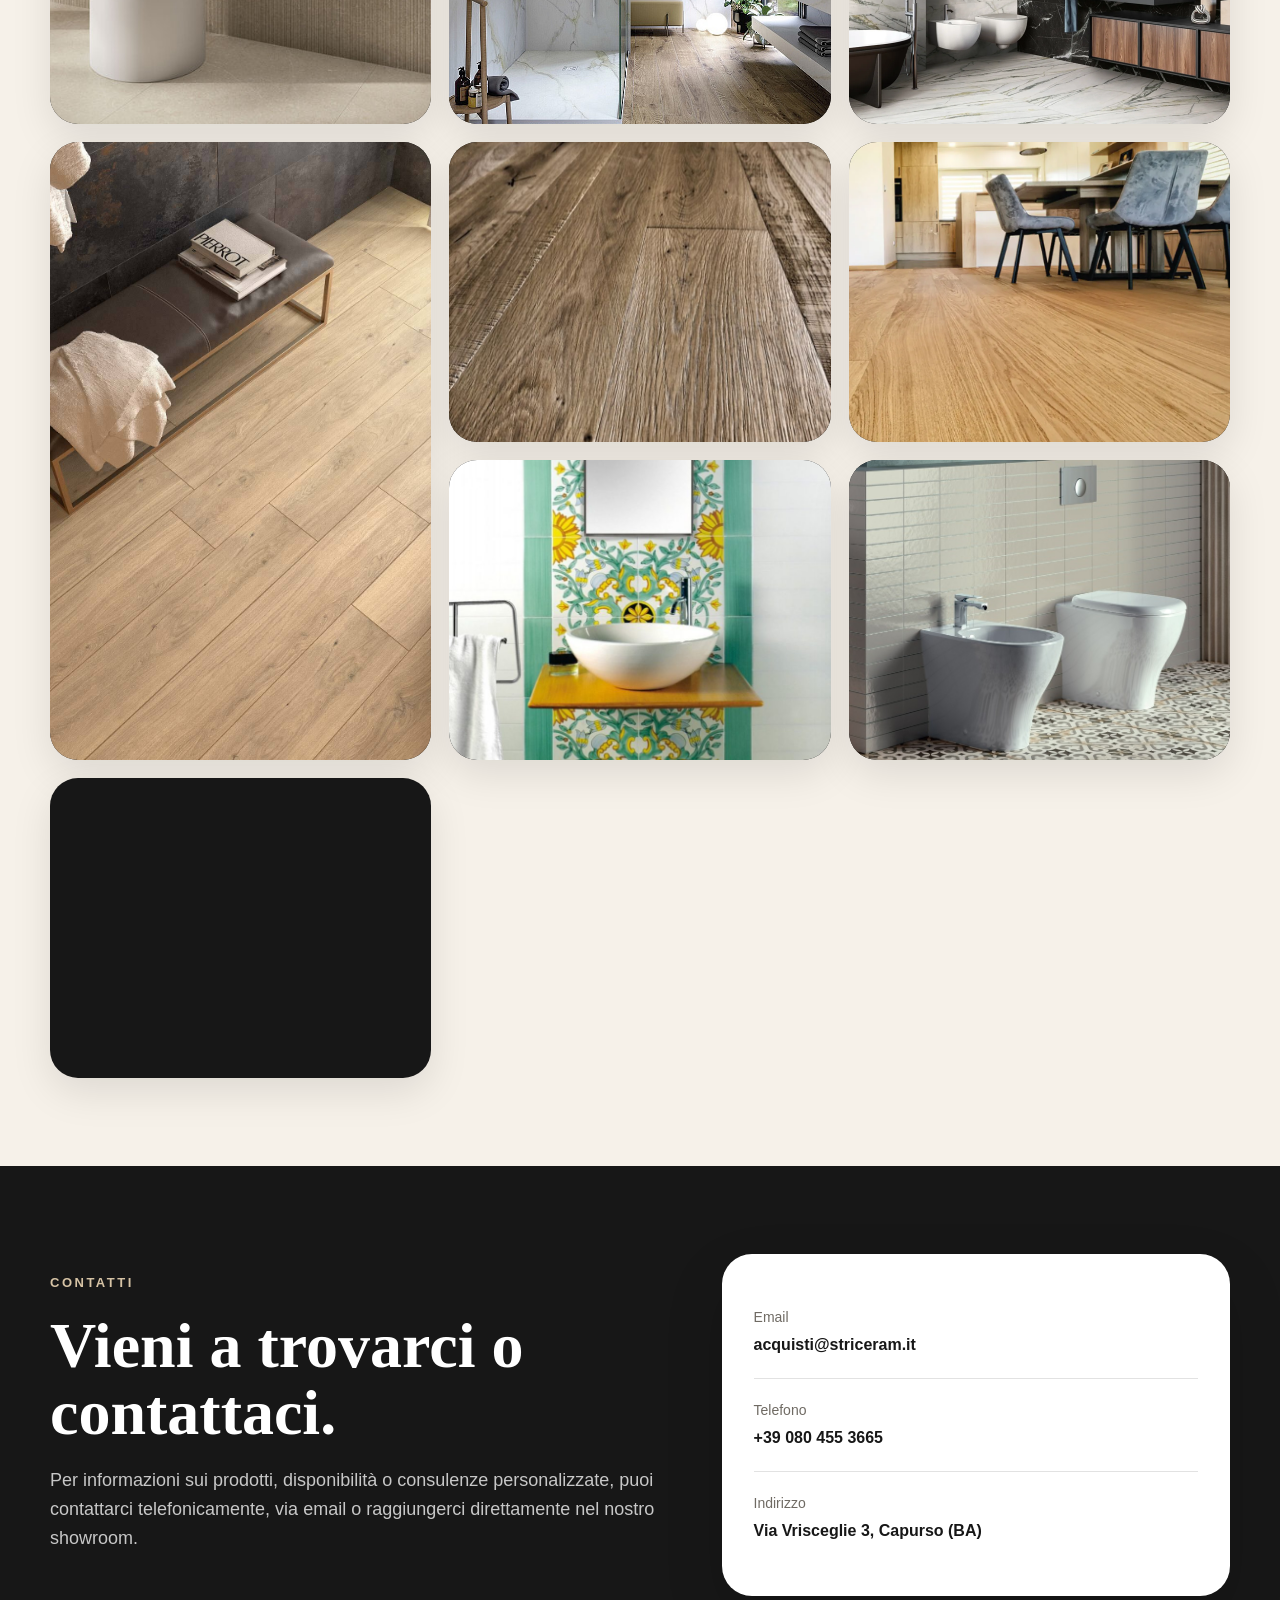
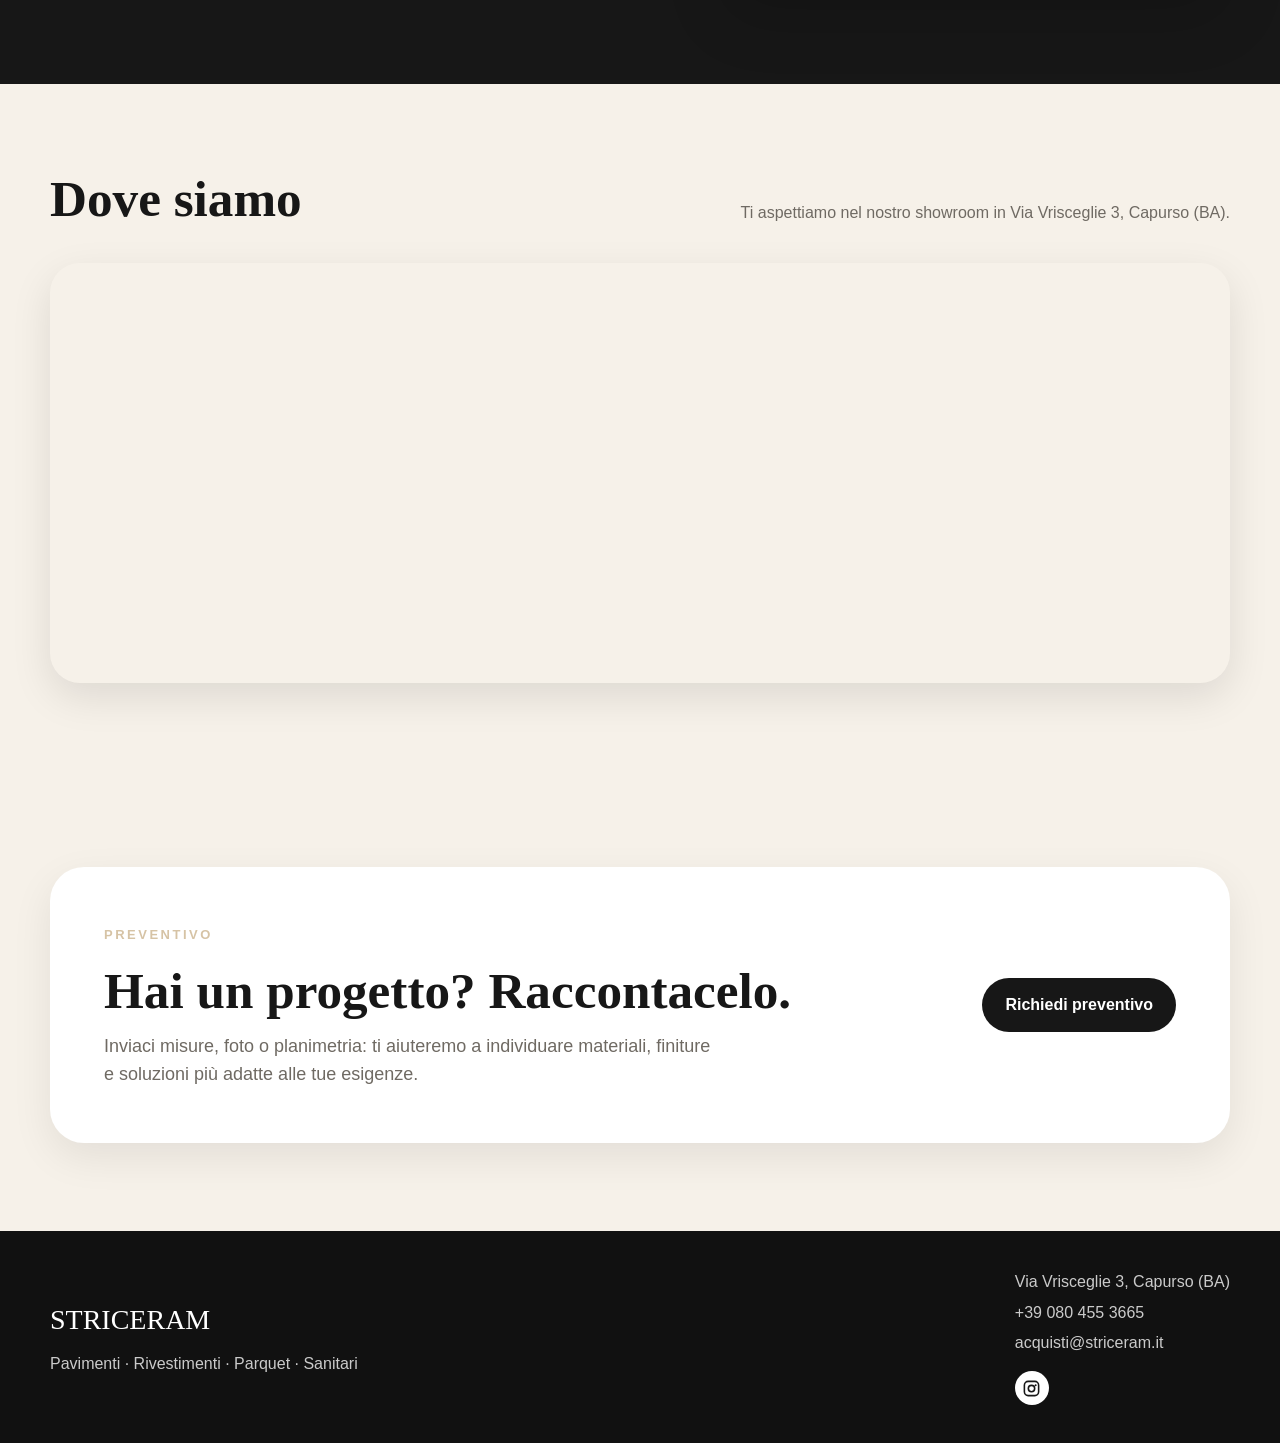
==== commit 86eedf49: "Update index.html" ====
--- a/index.html
+++ b/index.html
@@ -715,7 +715,7 @@
           </div>
 
           <div class="collection-item">
-            <img src="images/Collezione/collezione-13.jpg" alt="Sanitari dal design contemporaneo" />
+            
           </div>
         </div>
       </div>
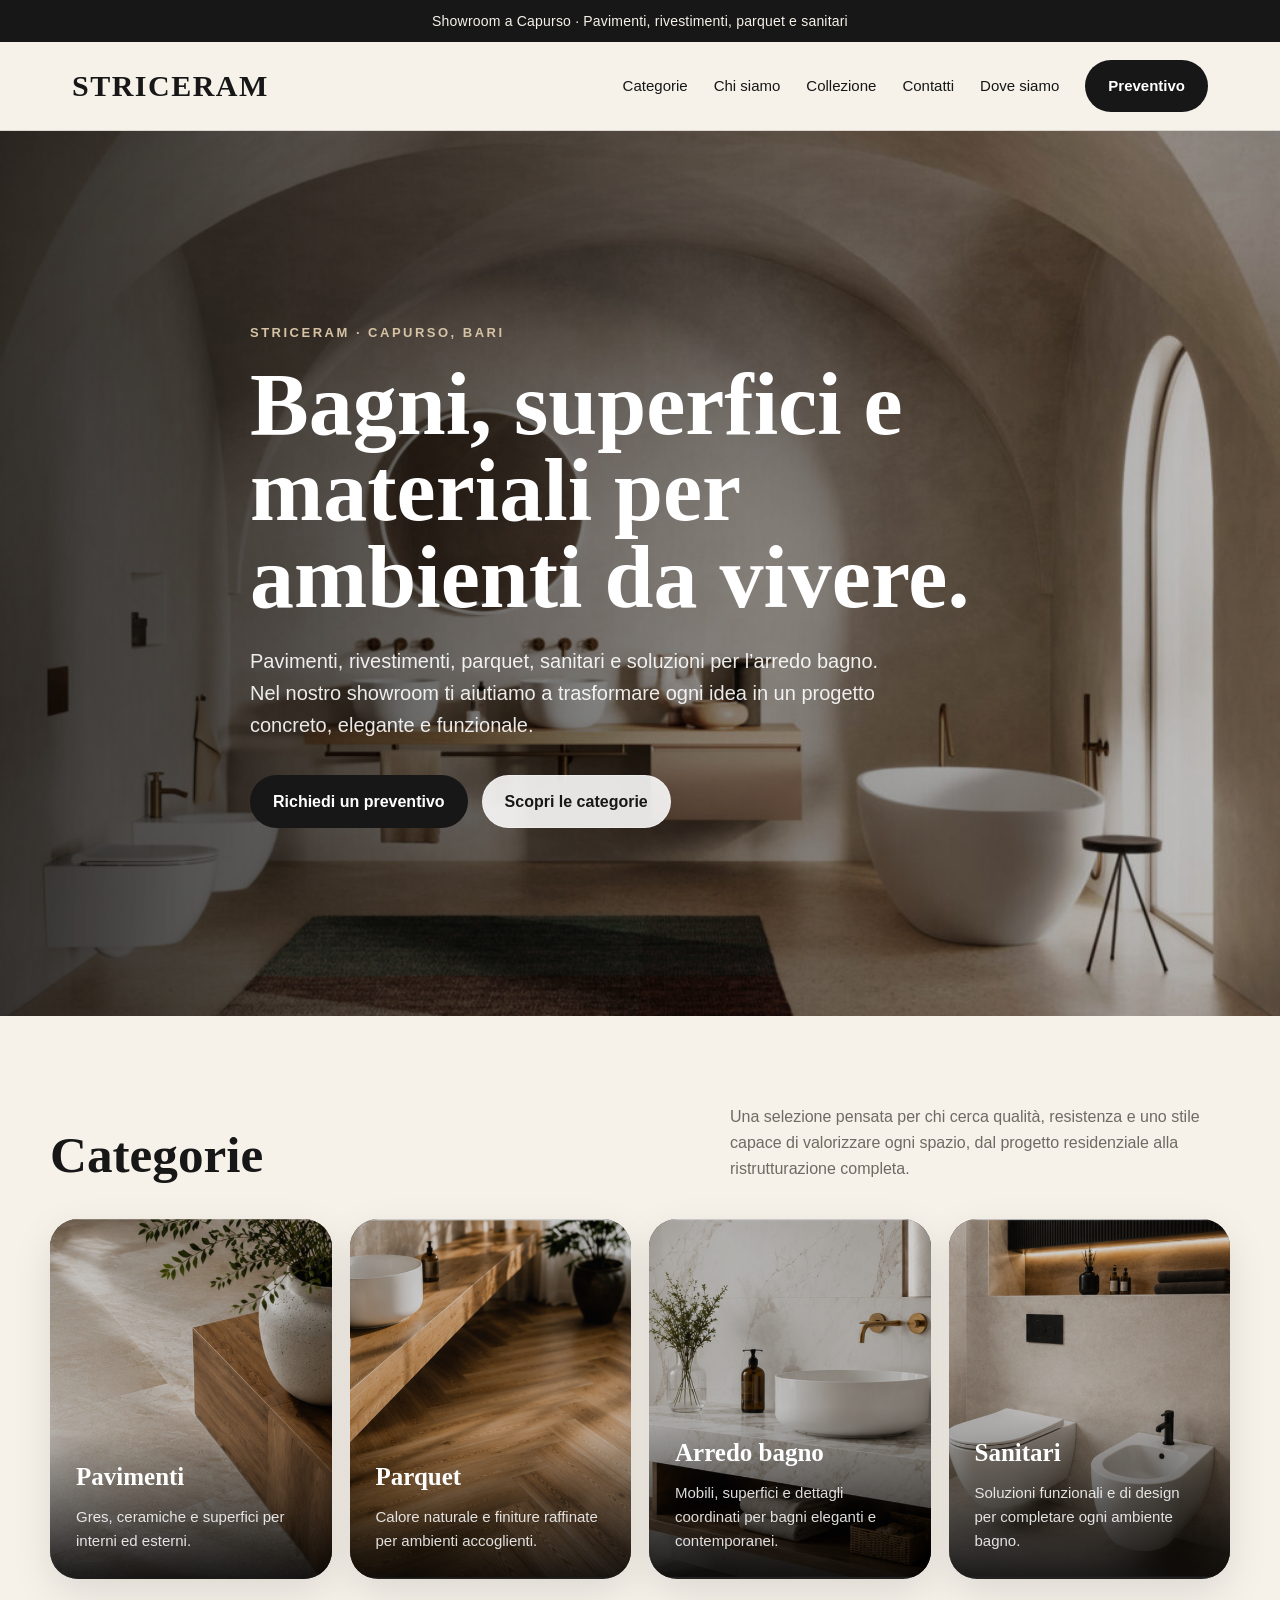
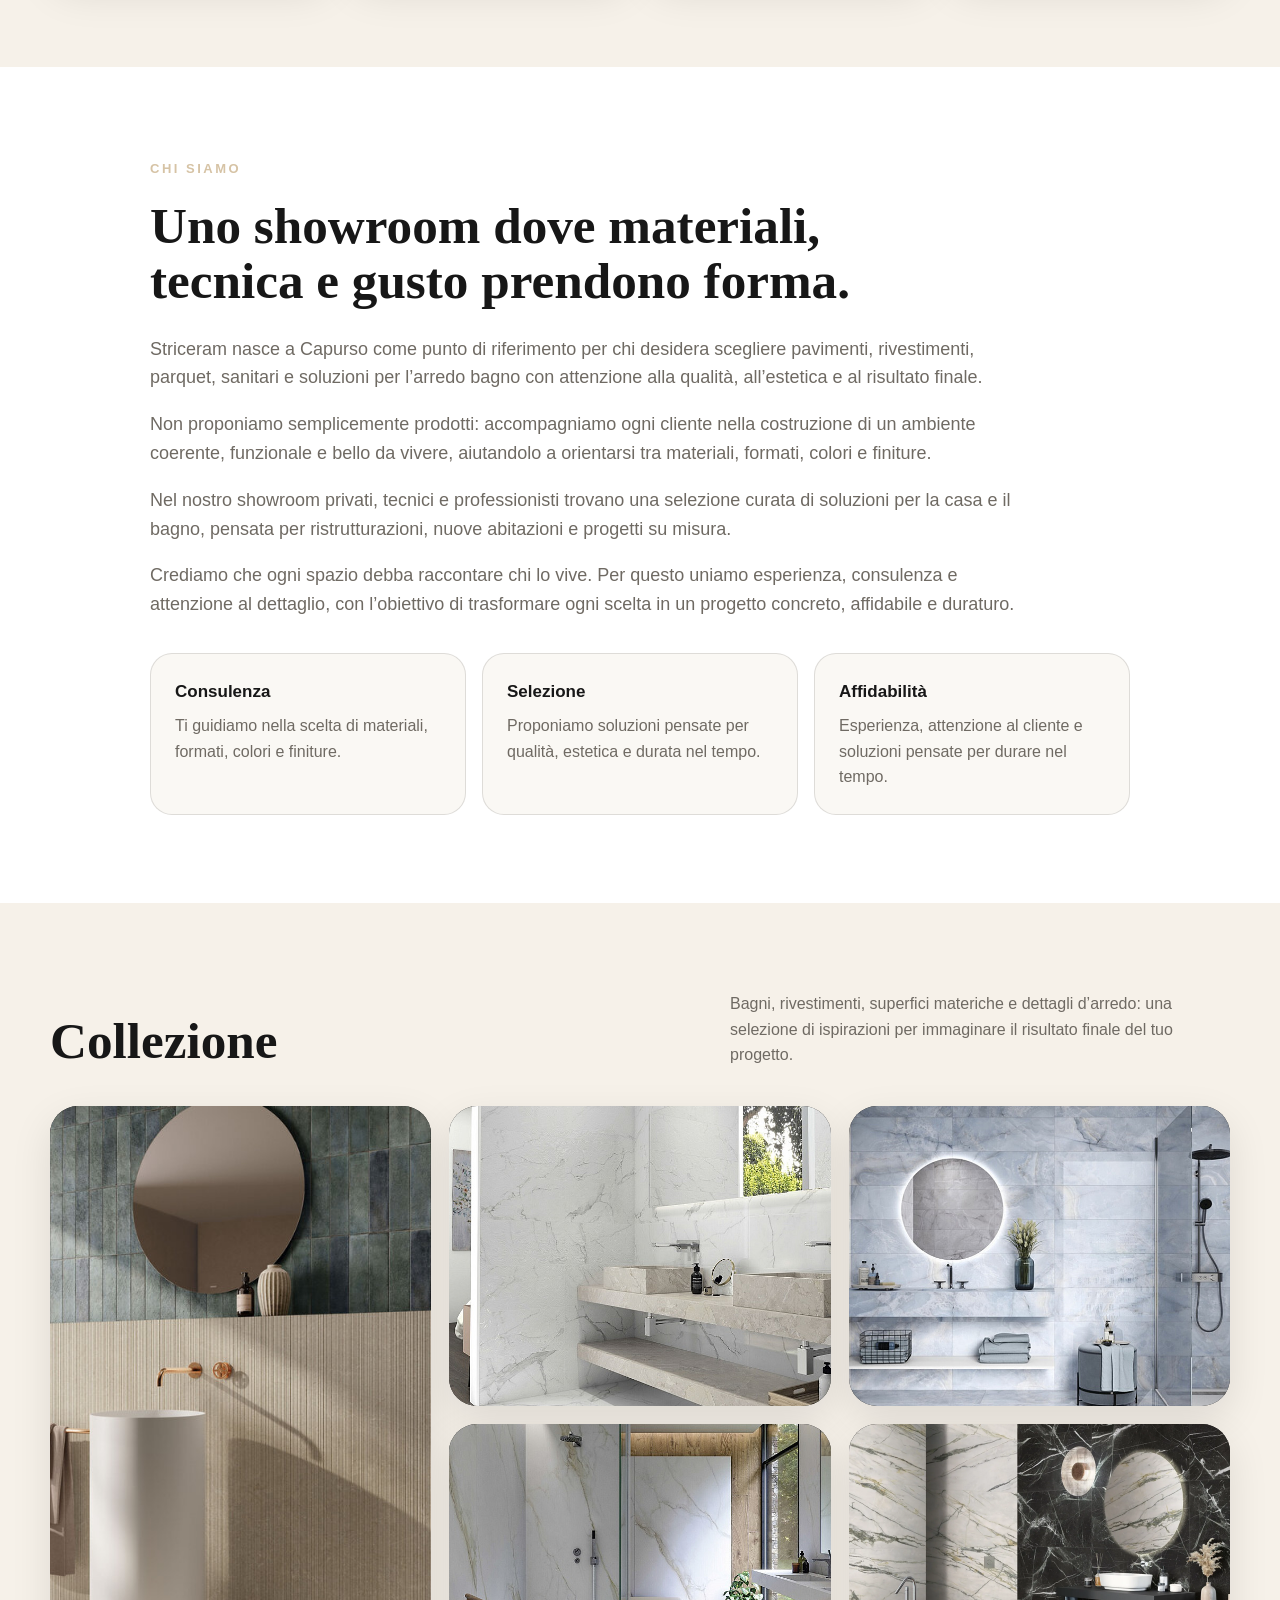
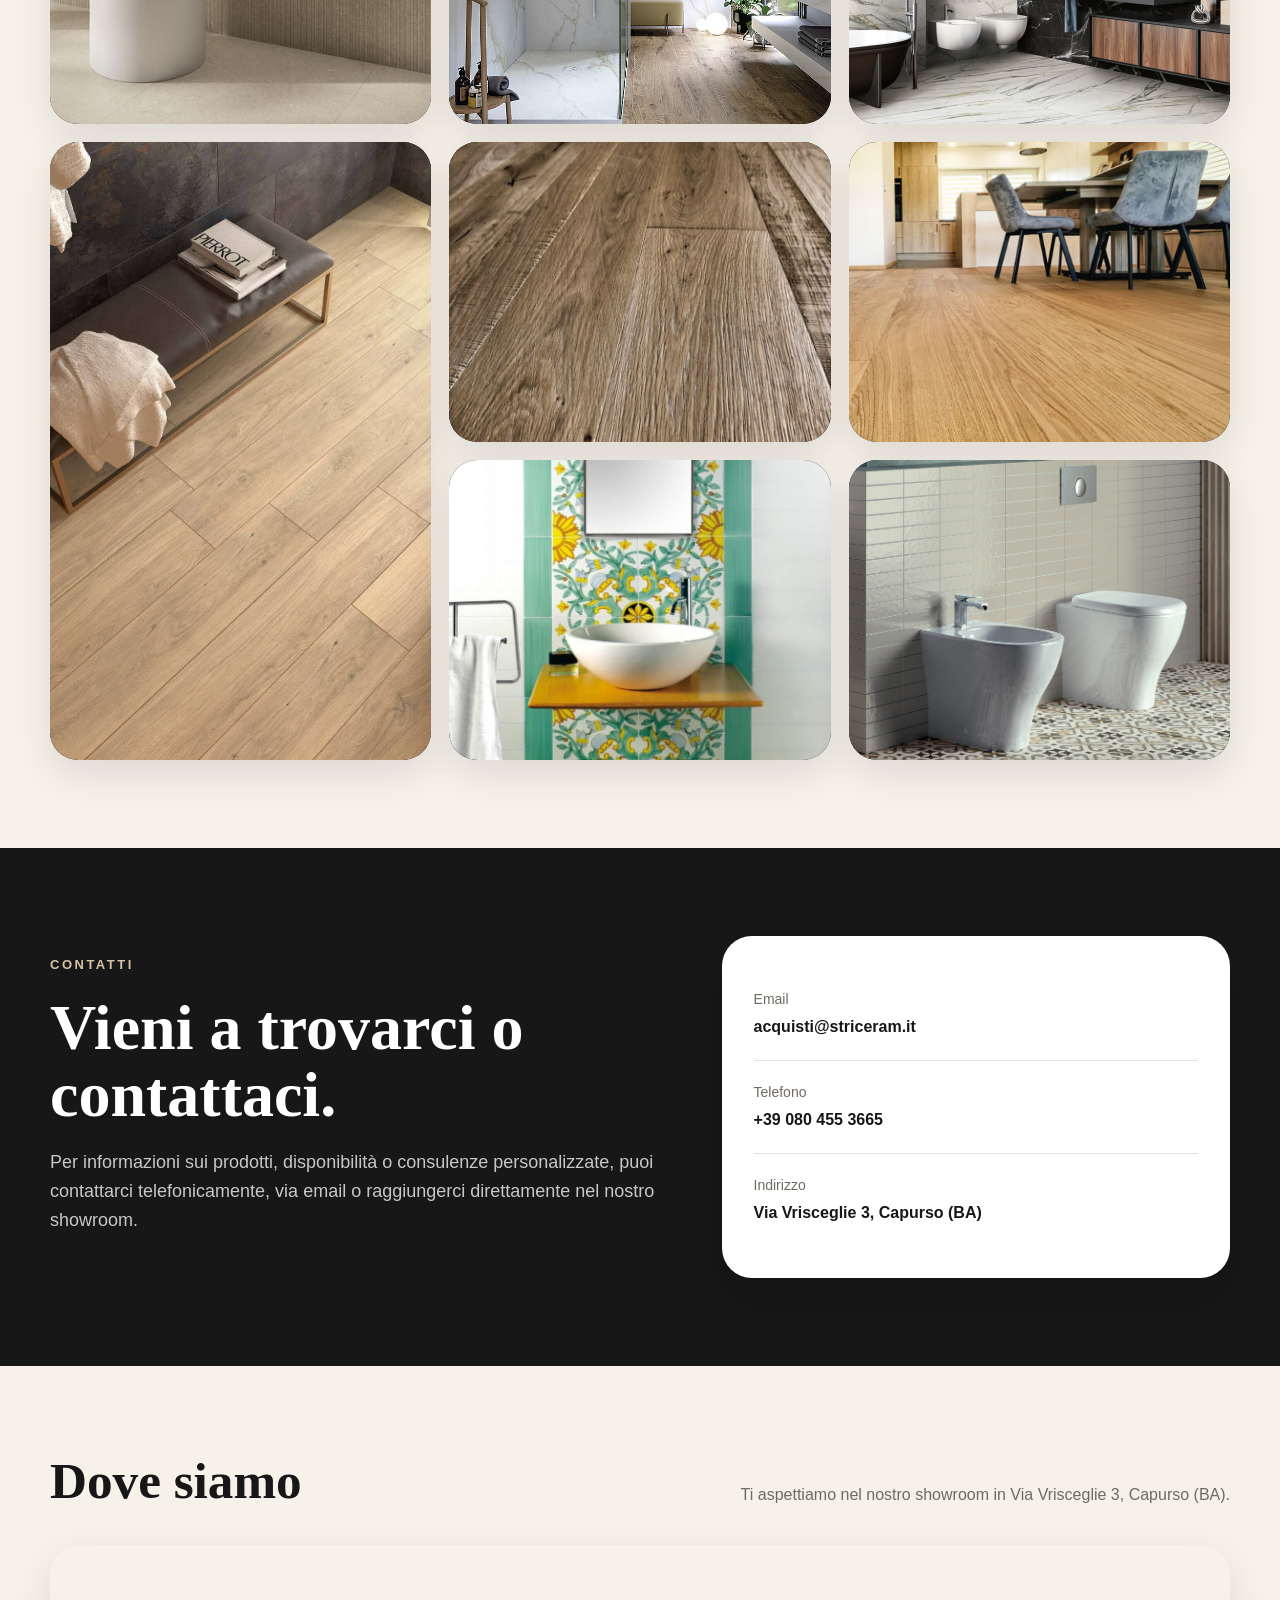
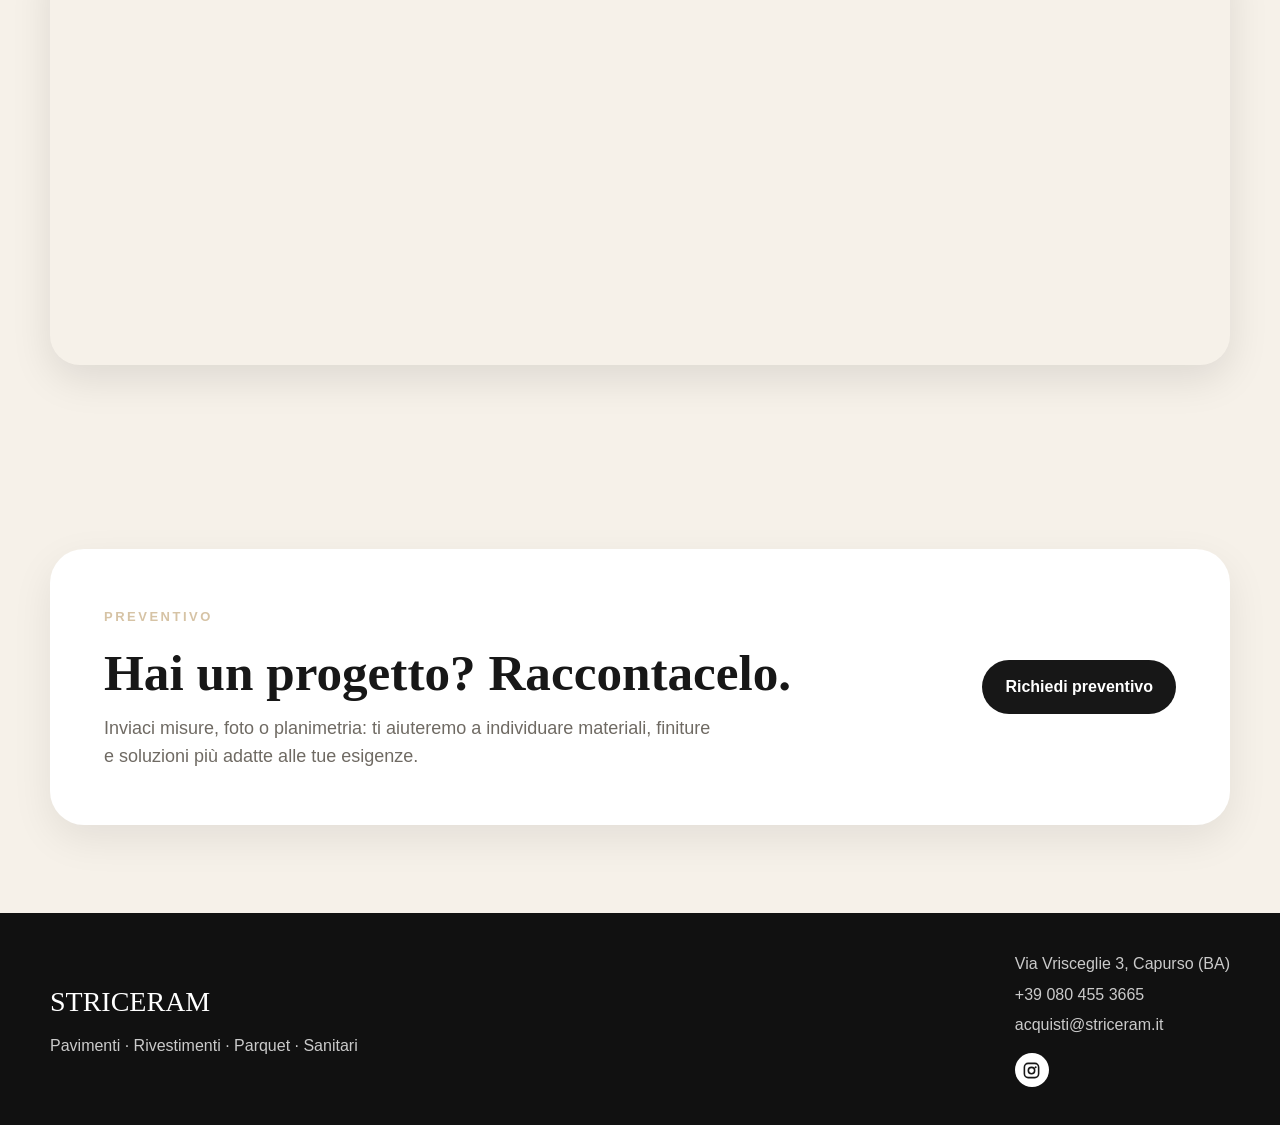
==== commit 1e0655aa: "meglio" ====
--- a/index.html
+++ b/index.html
@@ -713,8 +713,6 @@
           <div class="collection-item">
             <img src="images/Collezione/collezione-12.jpg" alt="Sanitari moderni con rivestimenti chiari" />
           </div>
-
-          <div class="collection-item">
             
           </div>
         </div>
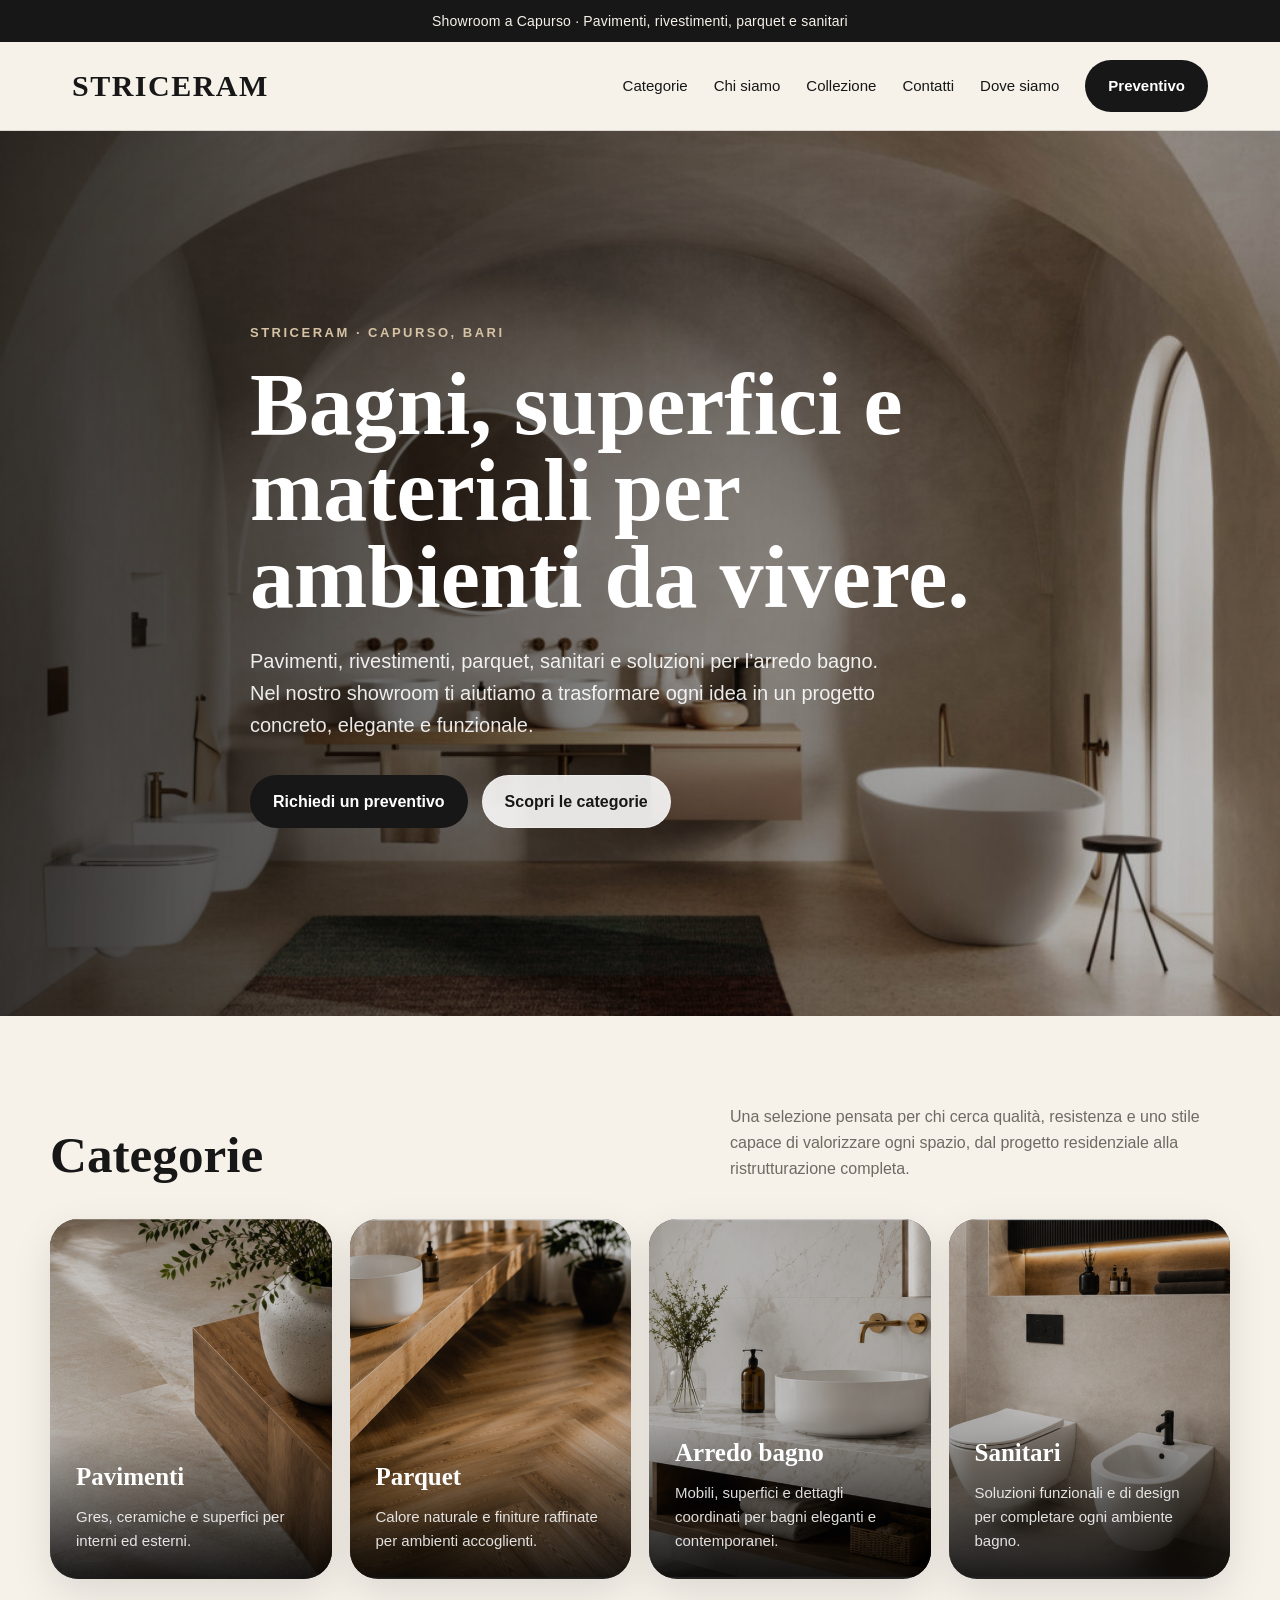
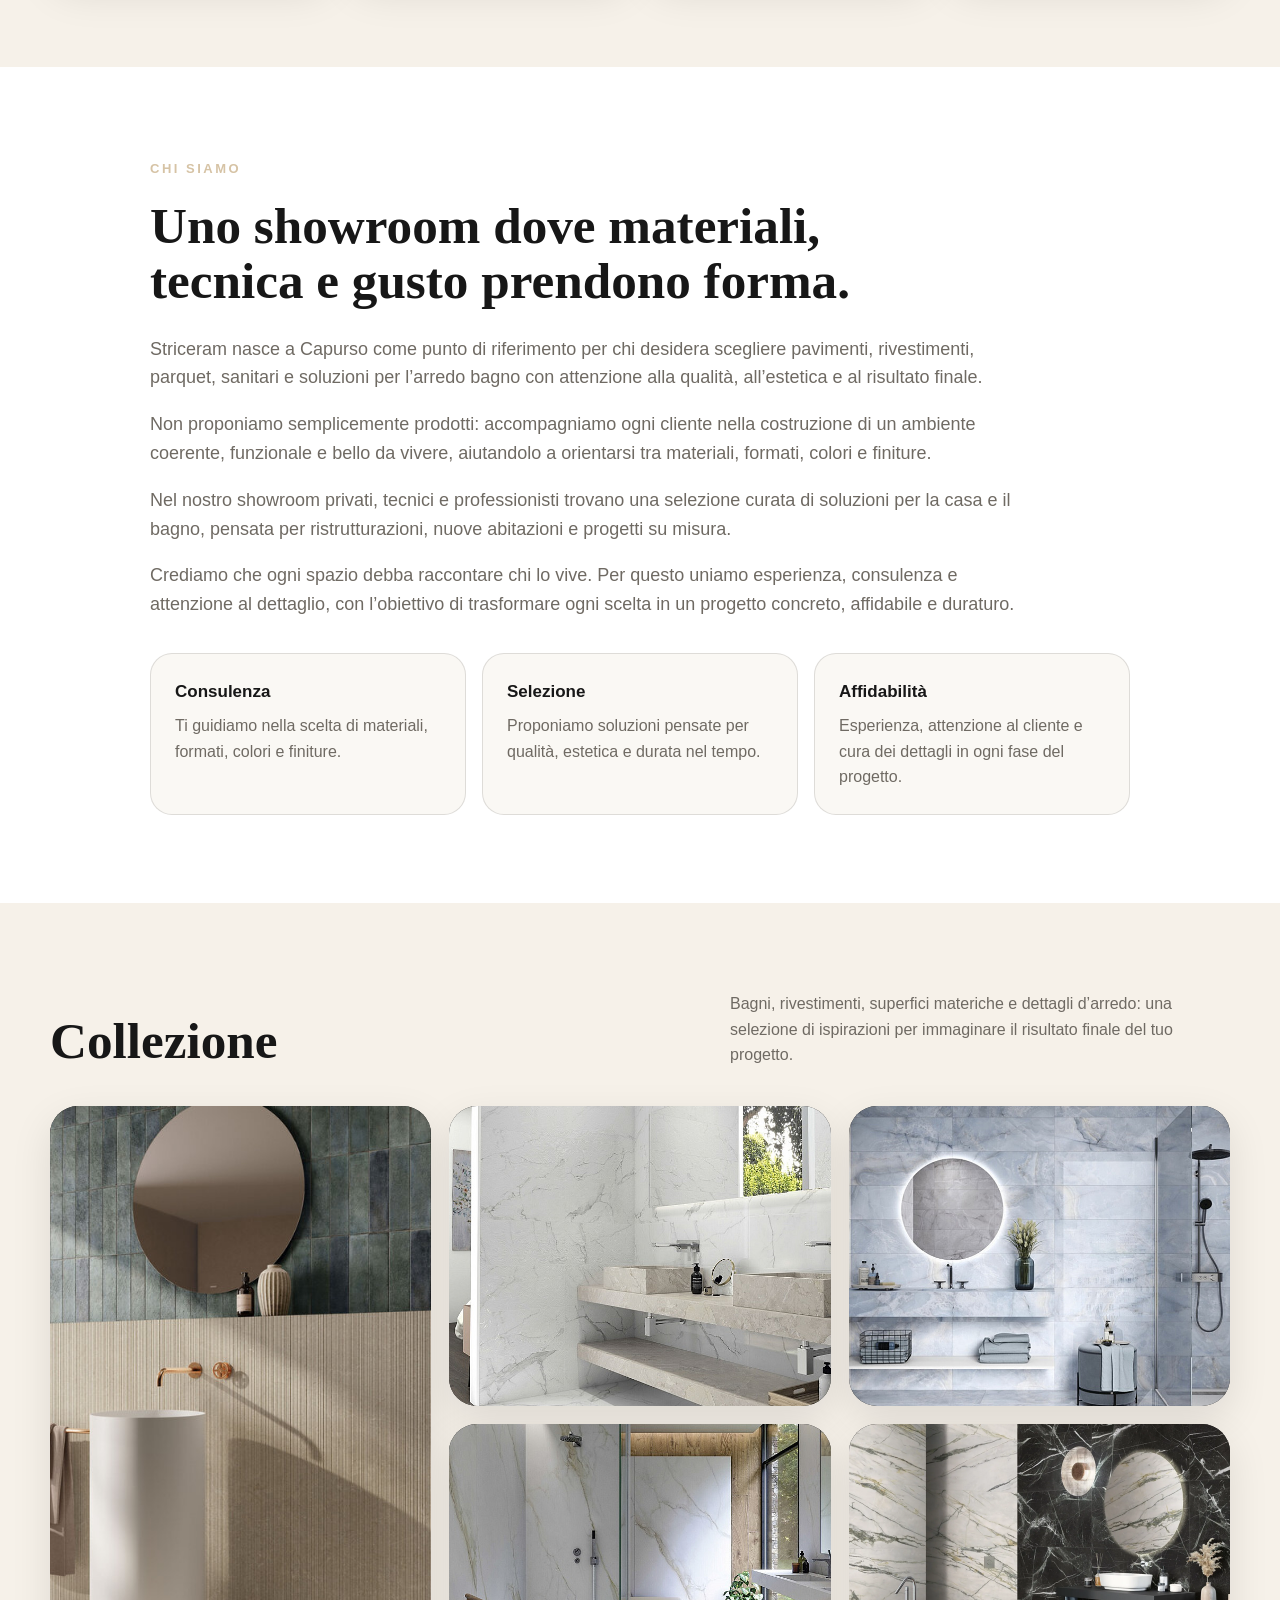
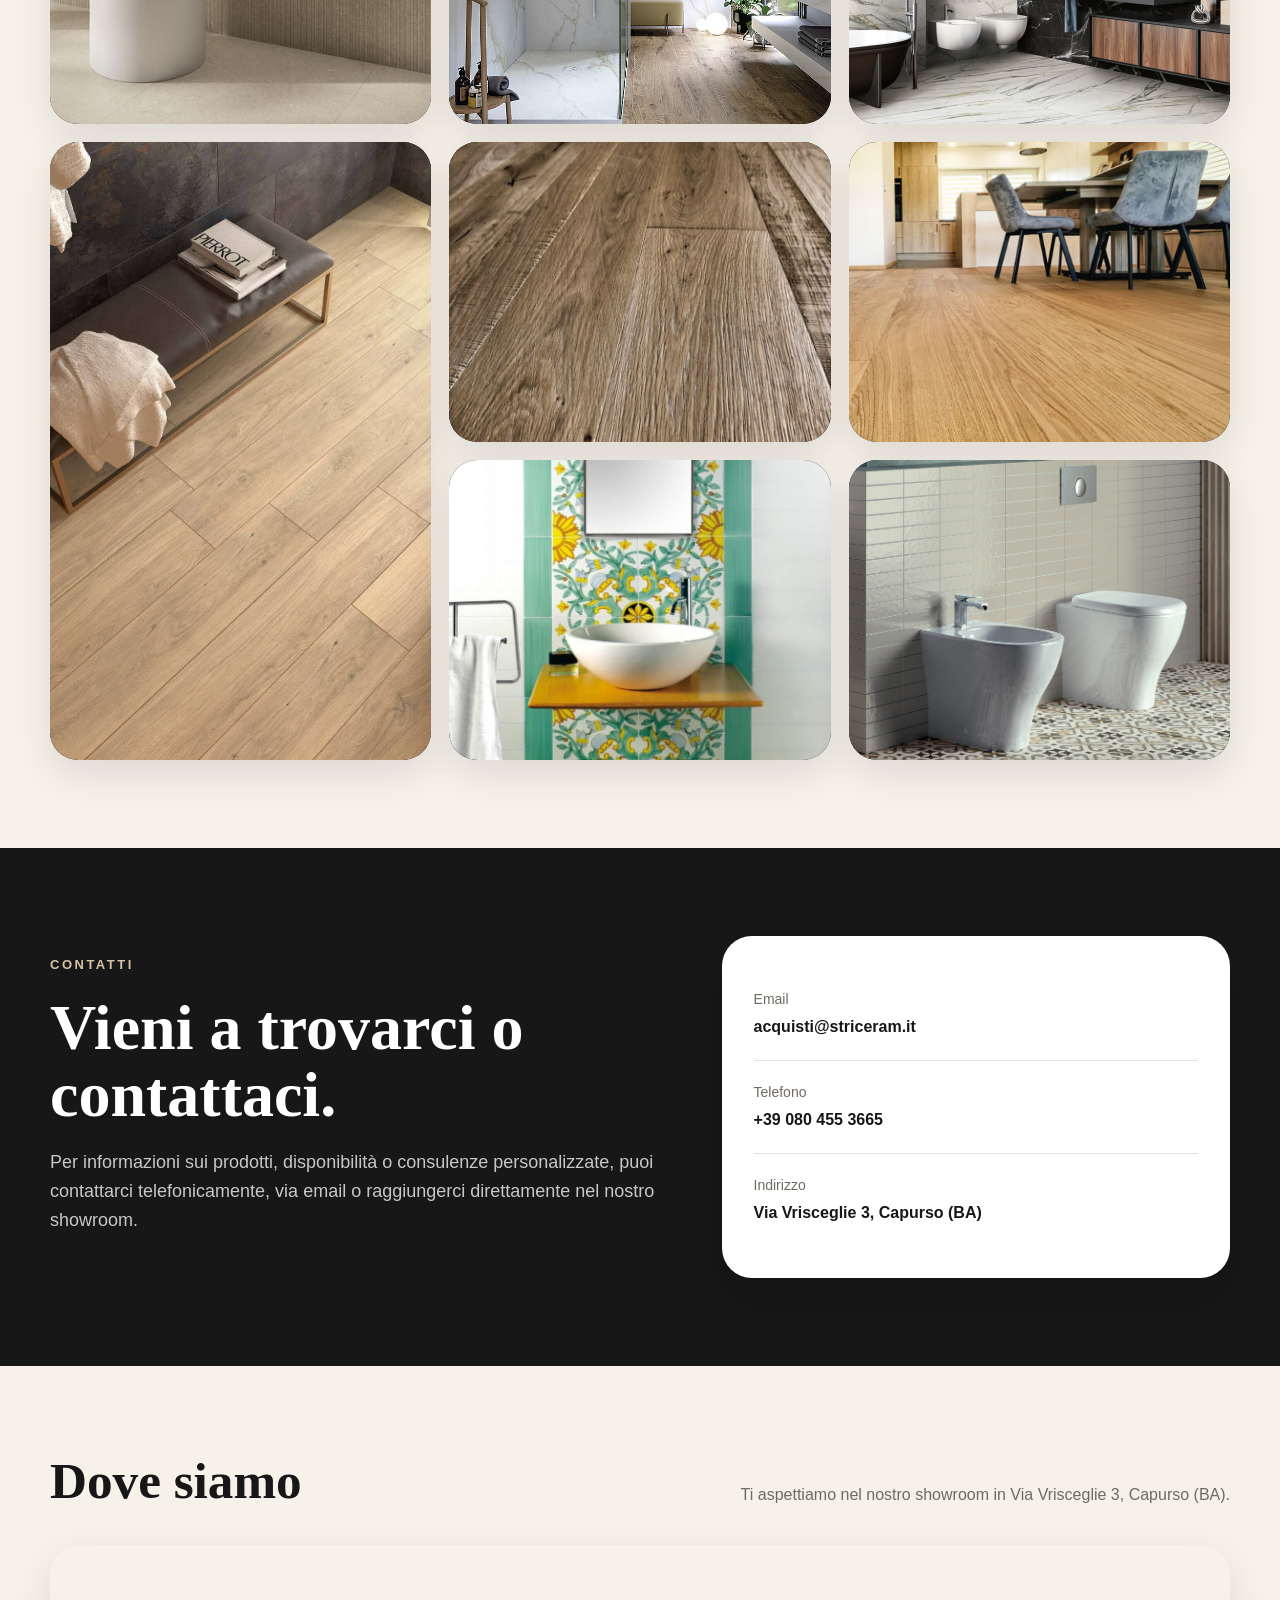
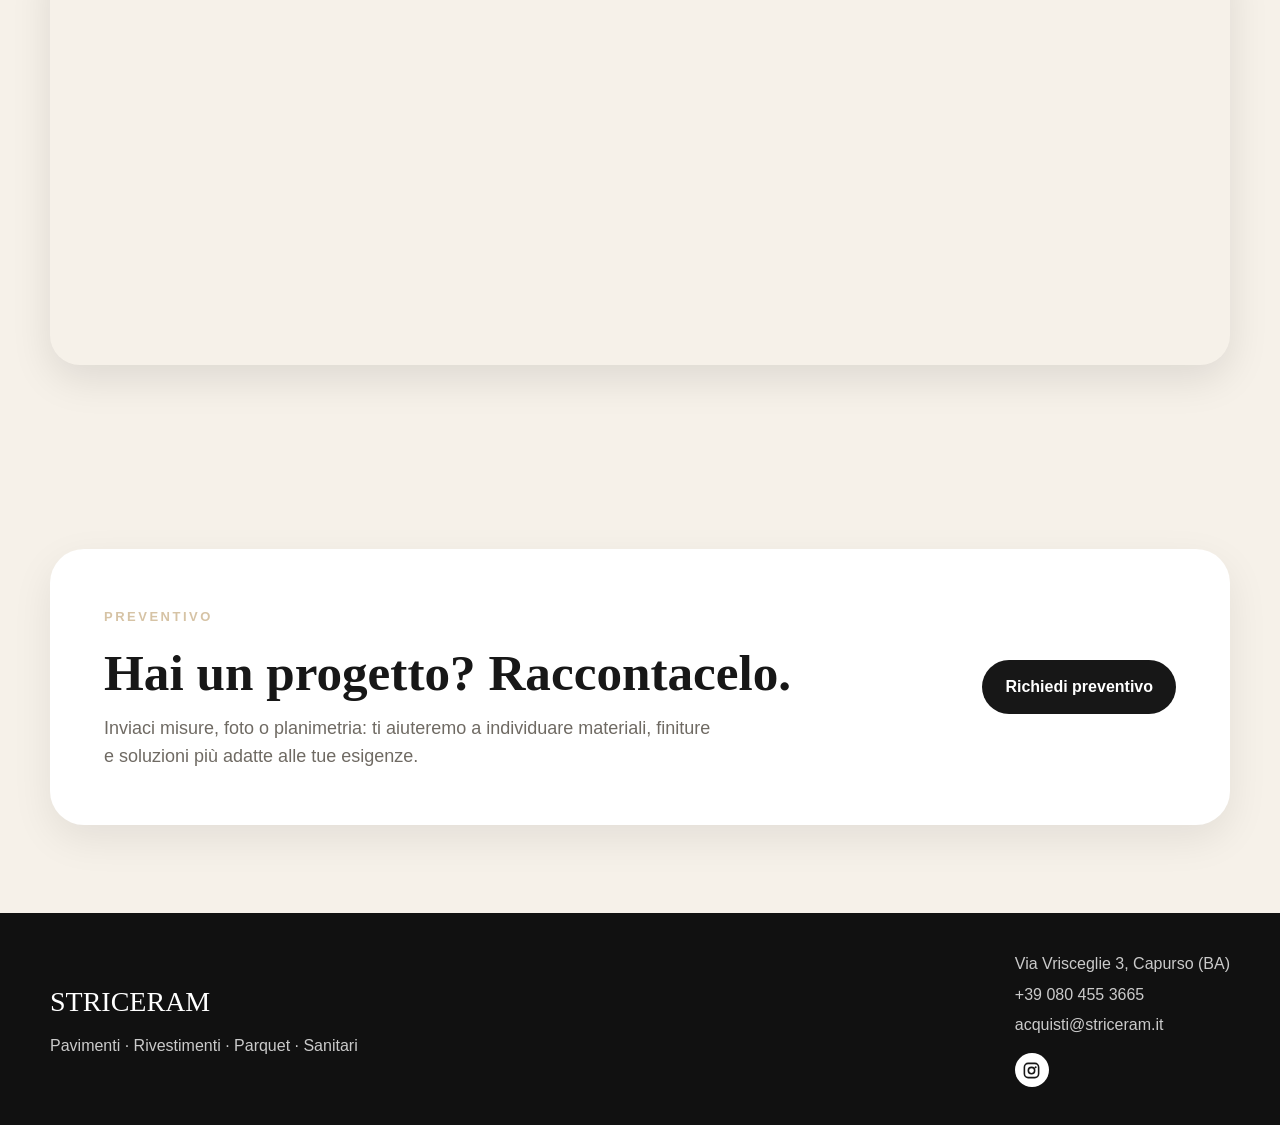
==== commit 850b147c: "Update index.html" ====
--- a/index.html
+++ b/index.html
@@ -656,7 +656,7 @@
 
             <div class="feature">
               <strong>Affidabilità</strong>
-              Esperienza, attenzione al cliente e soluzioni pensate per durare nel tempo.
+              Esperienza, attenzione al cliente e cura dei dettagli in ogni fase del progetto.
             </div>
           </div>
         </div>
